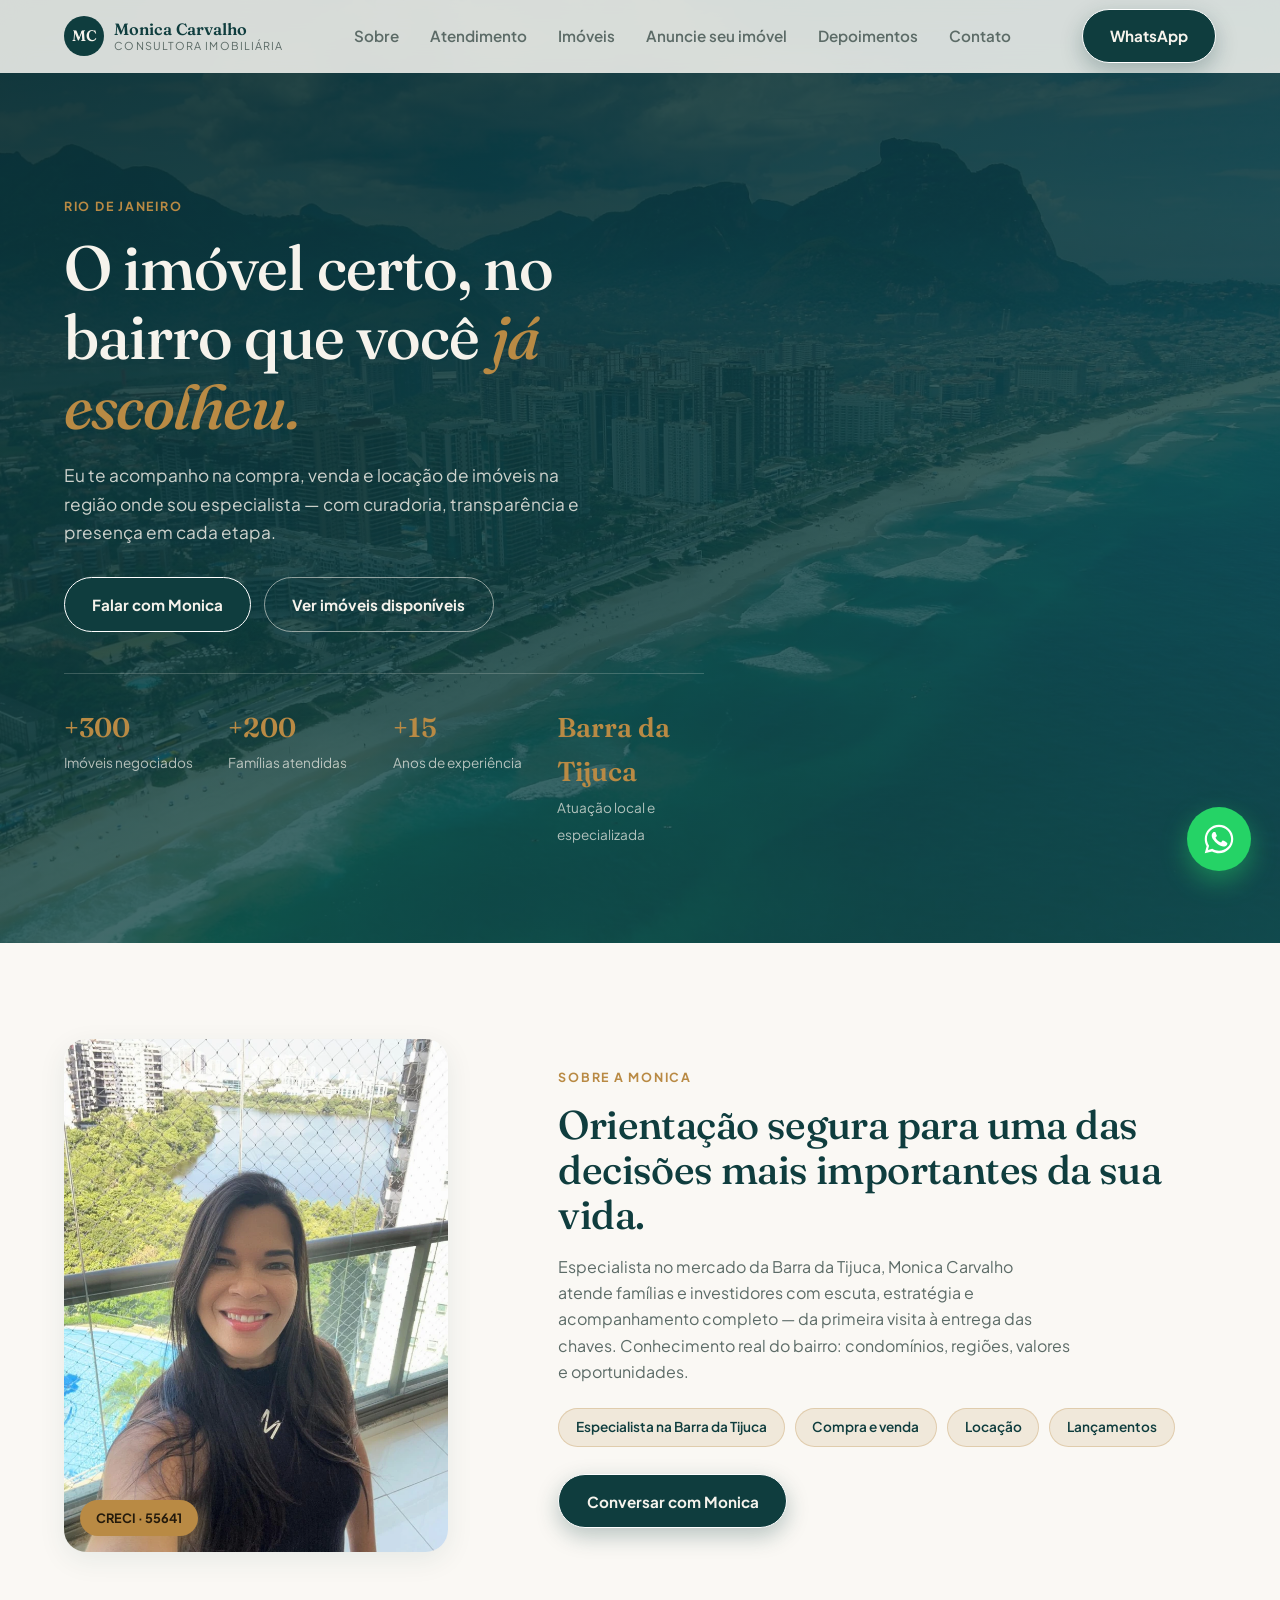
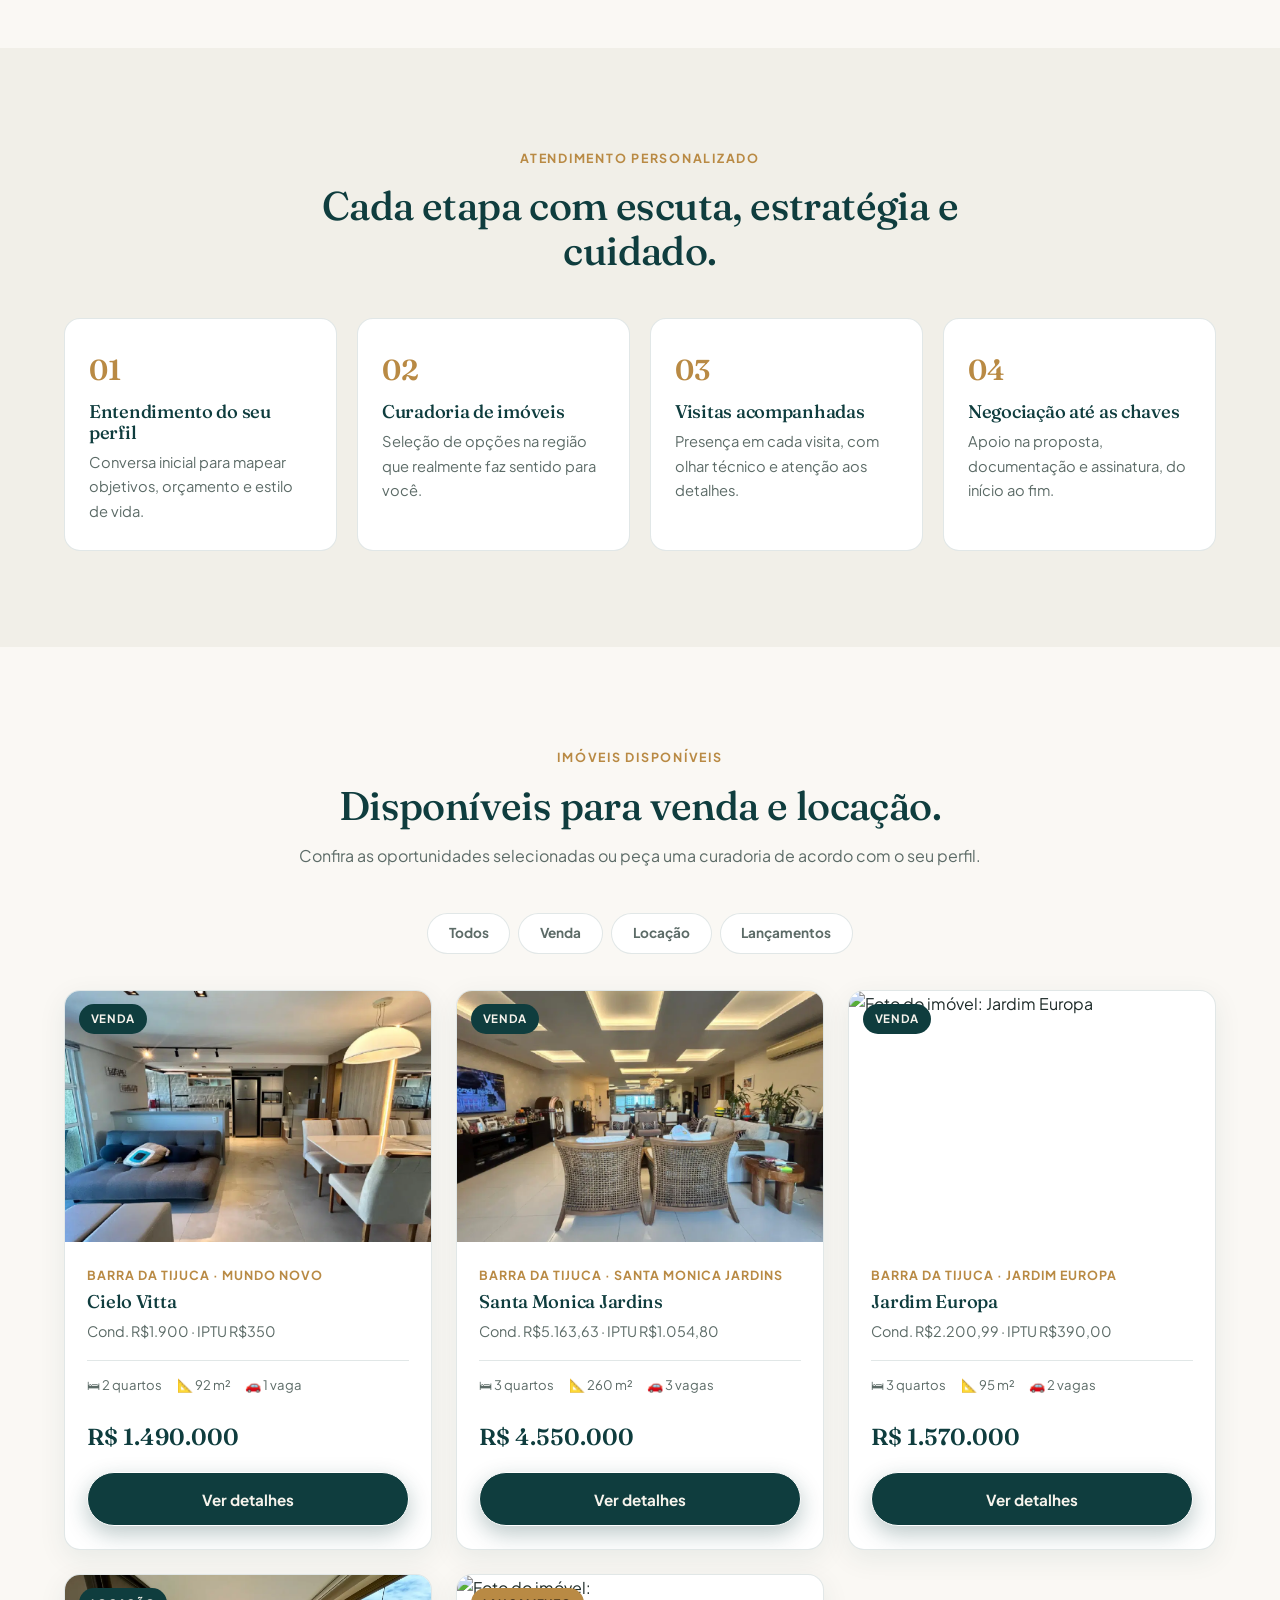
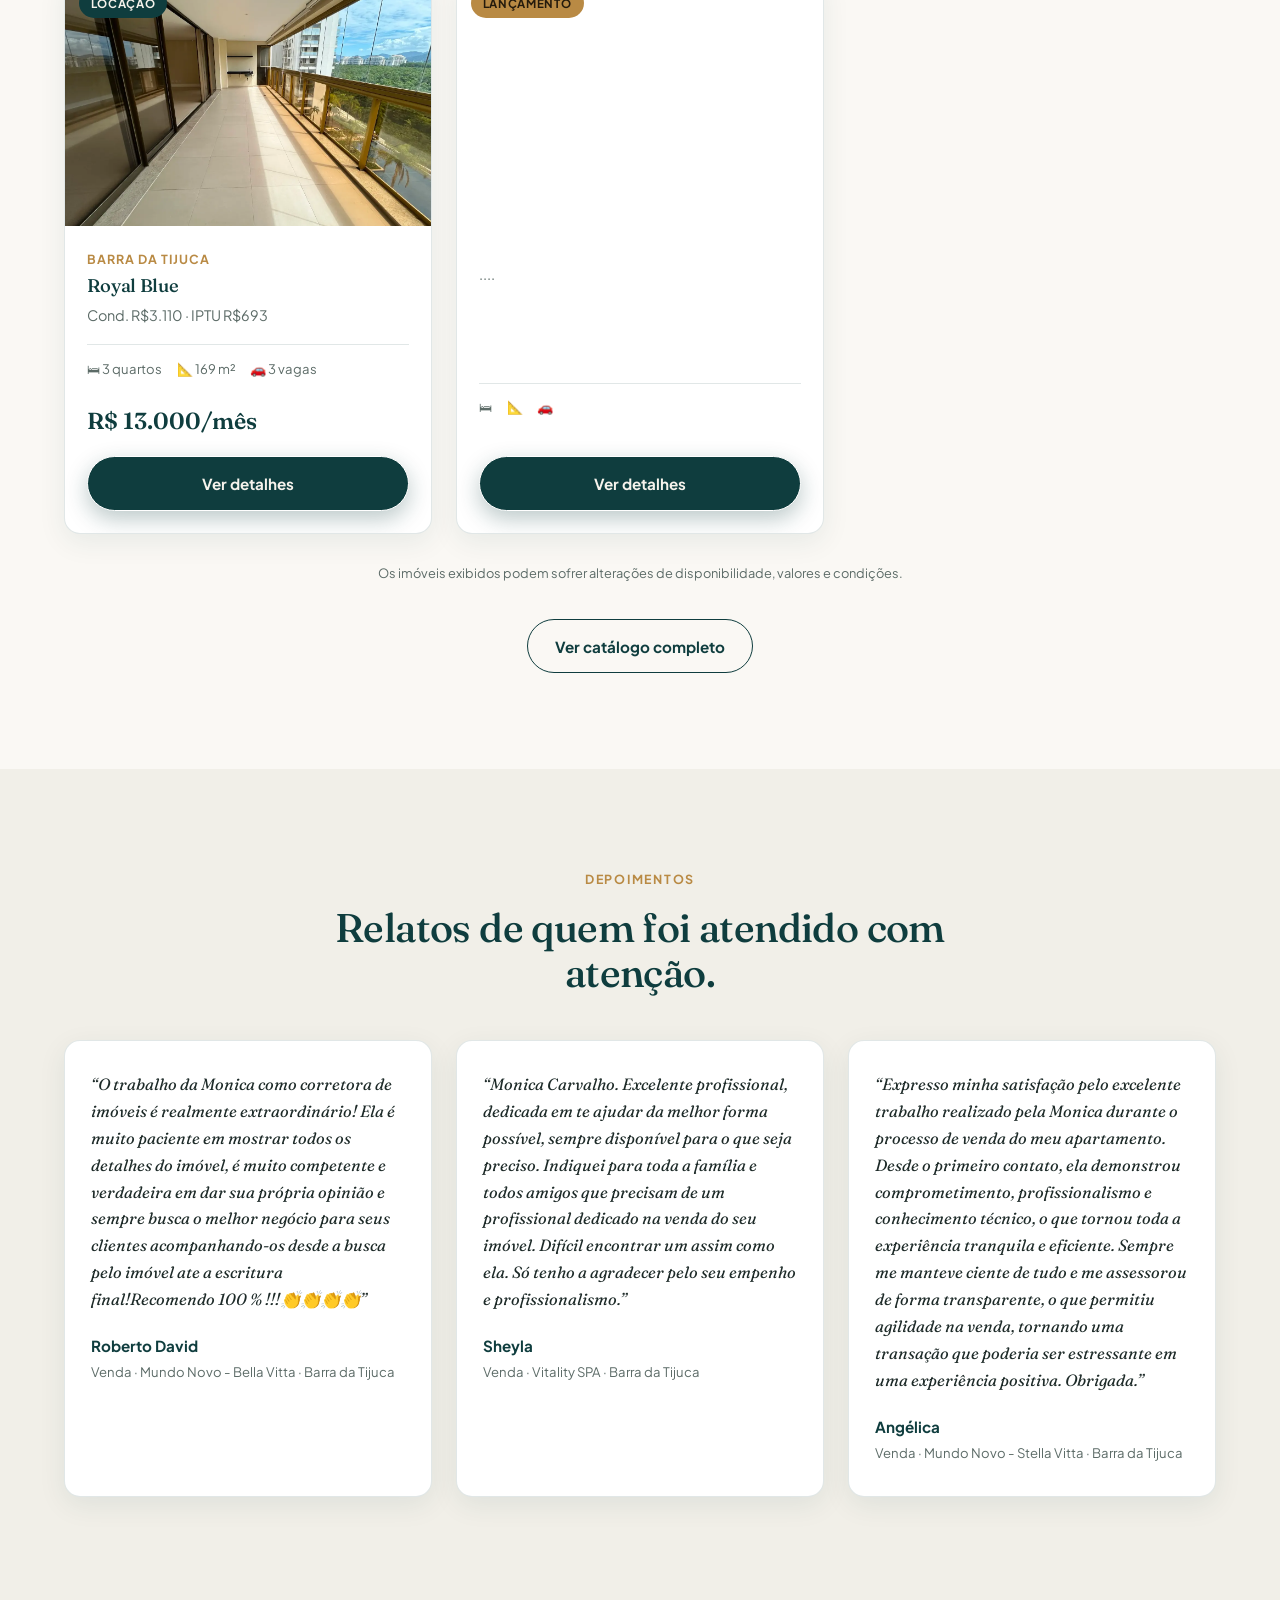
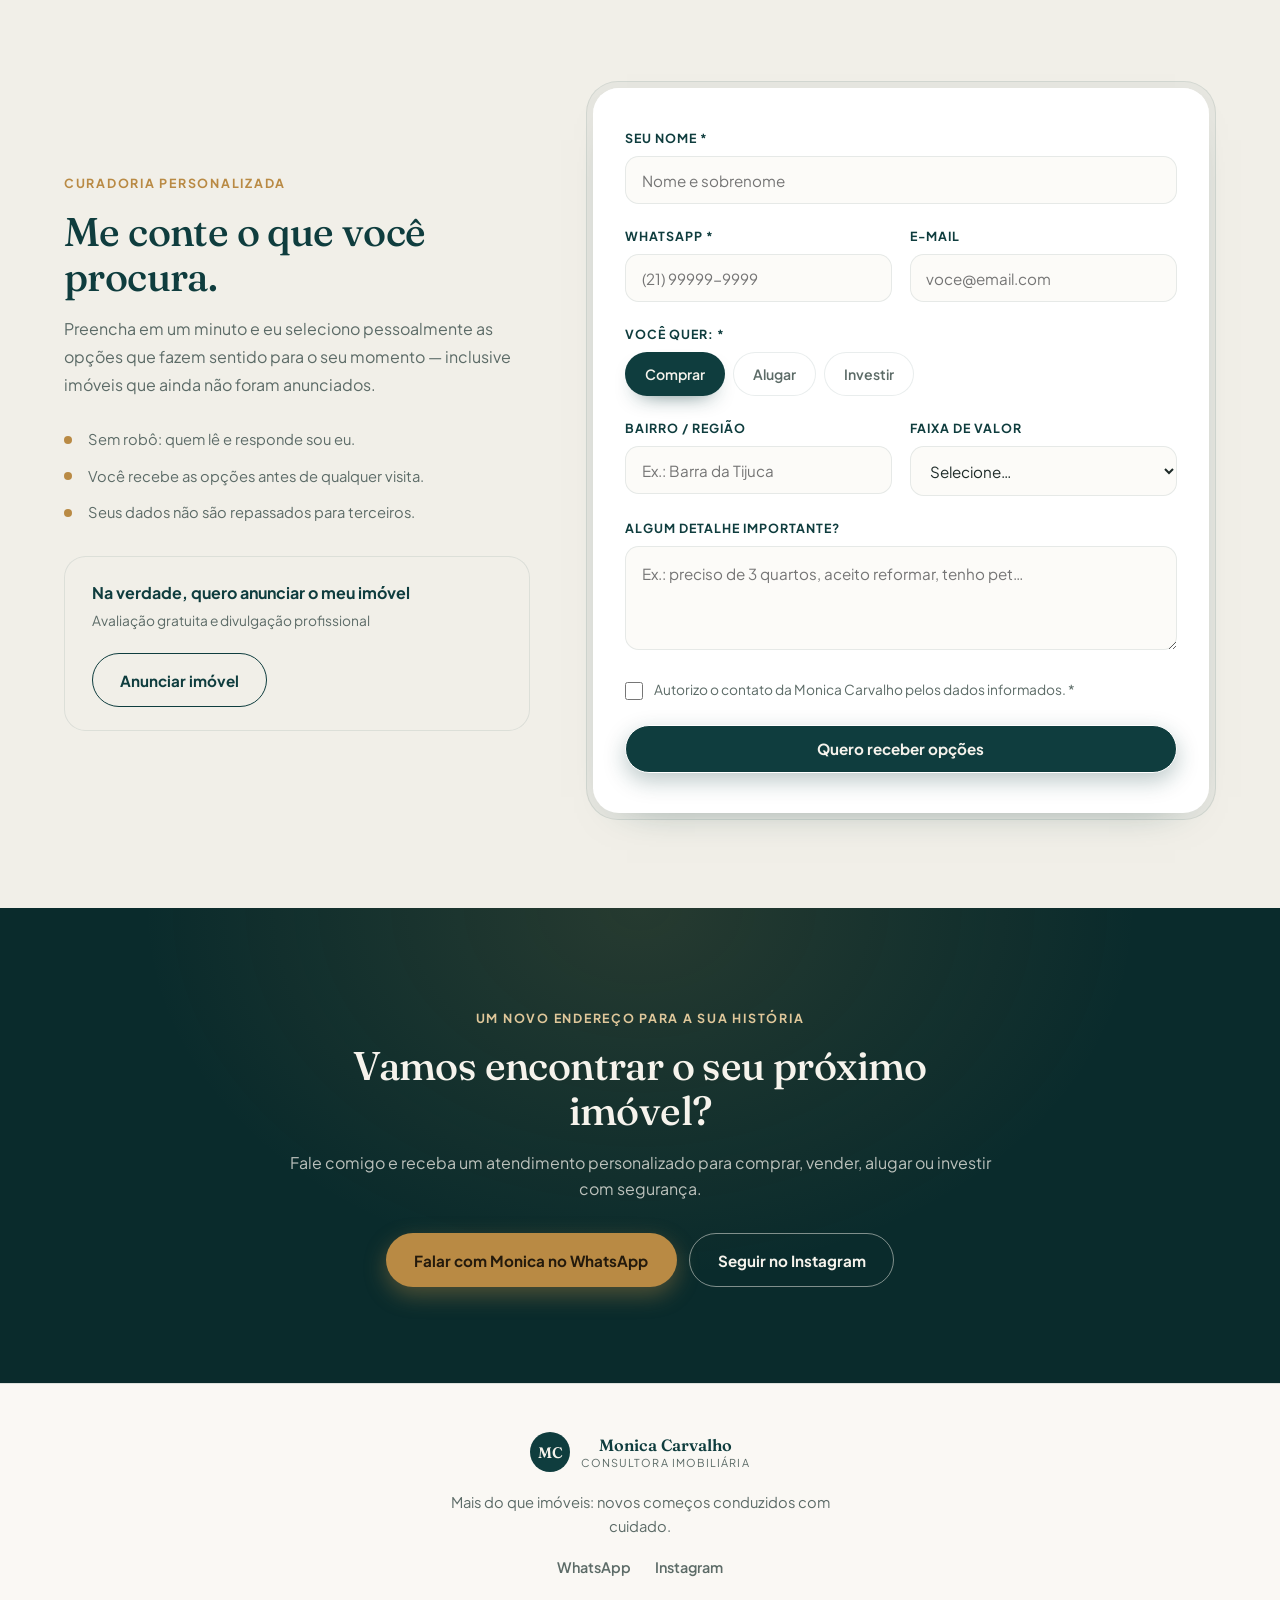
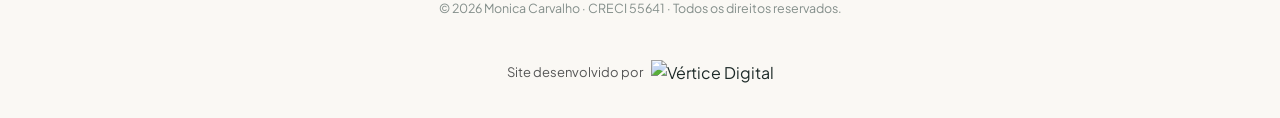
==== index.html @ f86c9109 "Update footer text from 'Landing page' to 'Site desenvolvido'" ====
<!DOCTYPE html>
<html lang="pt-BR">
<head>
  <!-- ================================================================
       MONICA CARVALHO — CONSULTORA IMOBILIÁRIA | BARRA DA TIJUCA · RJ
       ----------------------------------------------------------------
       GUIA RÁPIDO DE EDIÇÃO (leia antes de mexer):

       1. WHATSAPP E INSTAGRAM  → edite UMA VEZ no topo do script.js
          (objeto CONFIG). Todos os botões do site usam esse valor
          automaticamente. Não precisa editar link por link.

       2. IMÓVEIS (venda/locação) → edite a lista IMOVEIS no script.js.
          Cada imóvel é um bloco { ... }. Os cards são gerados sozinhos.

       3. CORES E FONTES → edite as variáveis no topo do style.css
          (seção "DESIGN TOKENS — EDITE AQUI").

       4. FOTOS DA MONICA → procure por "FOTO-MONICA" neste arquivo
          e troque o src pela foto real.

       5. IMAGEM DE FUNDO DO TOPO (hero) → veja "--hero-image"
          no style.css.
       ================================================================ -->
  <meta charset="UTF-8" />
  <meta name="viewport" content="width=device-width, initial-scale=1" />

  <!-- ========== SEO: título e descrição que aparecem no Google ========== -->
  <title>Monica Carvalho | Consultora Imobiliária</title>
  <meta name="description" content="Monica Carvalho é consultora imobiliária especialista na Barra da Tijuca, Rio de Janeiro. Compra, venda, locação e lançamentos com atendimento próximo e seguro." />
  <meta name="keywords" content="consultora imobiliária, barra da tijuca, imóveis rio de janeiro, compra, venda, locação, lançamentos" />
  <meta name="author" content="Monica Carvalho" />
  <meta name="robots" content="index, follow" />
  <!-- EDITE: quando o site tiver domínio próprio, troque a URL abaixo -->
  <link rel="canonical" href="https://monicacarvalho.vercel.app/" />
  <meta name="theme-color" content="#0f3d3e" />

  <!-- ========== Open Graph: como o link aparece no WhatsApp/Instagram ========== -->
  <meta property="og:type" content="website" />
  <meta property="og:locale" content="pt_BR" />
  <meta property="og:site_name" content="Monica Carvalho" />
  <meta property="og:title" content="Monica Carvalho | Consultora Imobiliária" />
  <meta property="og:description" content="Especialista na Barra da Tijuca: compra, venda, locação e lançamentos com atendimento próximo e seguro." />
  <meta property="og:url" content="https://monicacarvalho.vercel.app/" />
  <!-- EDITE: troque pela imagem de compartilhamento (1200x630px) -->
  <meta property="og:image" content="https://placehold.co/1200x630/0f3d3e/f5efe4?text=Monica+Carvalho+Consultora+Imobiliaria" />
  <meta property="og:image:width" content="1200" />
  <meta property="og:image:height" content="630" />
  <meta property="og:image:alt" content="Monica Carvalho — Consultora Imobiliária" />

  <meta name="twitter:card" content="summary_large_image" />
  <meta name="twitter:title" content="Monica Carvalho | Consultora Imobiliária" />
  <meta name="twitter:description" content="Especialista na Barra da Tijuca: compra, venda, locação e lançamentos." />

  <!-- ========== Fontes (Google Fonts) ==========
       Fraunces  → títulos (serifada, elegante)
       Plus Jakarta Sans → textos
       Para trocar: escolha em fonts.google.com, substitua o link abaixo
       e atualize --font-display / --font-body no style.css -->
  <link rel="preconnect" href="https://fonts.googleapis.com" />
  <link rel="preconnect" href="https://fonts.gstatic.com" crossorigin />
  <link href="https://fonts.googleapis.com/css2?family=Fraunces:ital,opsz,wght@0,9..144,400;0,9..144,500;0,9..144,600;1,9..144,400&family=Plus+Jakarta+Sans:wght@400;500;600;700&display=swap" rel="stylesheet" />

  <link rel="stylesheet" href="style.css" />
  <link rel="stylesheet" href="style.css" />
  <!-- Estilos dos formulários de contato (novo) -->
  <link rel="stylesheet" href="formularios.css" />
  <link rel="icon" href="imagens/main-site/logo.png">
</head>
<!-- data-page="home" avisa o script.js que esta é a página principal -->
<body id="topo" data-page="home">

  <!-- ================================================================
       CABEÇALHO FIXO
       O botão "WhatsApp" recebe o link automaticamente via script.js
       (todo elemento com a classe .js-whatsapp é preenchido sozinho).
       ================================================================ -->
  <header class="header" id="header">
    <div class="container header__inner">
      <a href="#topo" class="logo" aria-label="Monica Carvalho — voltar ao início">
        <span class="logo__badge">MC</span>
        <span class="logo__text"><strong>Monica Carvalho</strong><small>Consultora Imobiliária</small></span>
      </a>

      <nav class="nav" id="nav" aria-label="Navegação principal">
        <a href="#sobre" class="nav__link">Sobre</a>
        <a href="#atendimento" class="nav__link">Atendimento</a>
        <a href="#imoveis" class="nav__link">Imóveis</a>
        <!-- Link novo: página de captação de proprietários -->
        <a href="anuncie-seu-imovel.html" class="nav__link">Anuncie seu imóvel</a>
        <a href="#depoimentos" class="nav__link">Depoimentos</a>
        <a href="#contato" class="nav__link">Contato</a>
      </nav>

      <a href="#" class="btn btn--primary header__cta js-whatsapp" target="_blank" rel="noopener"
         aria-label="Falar com Monica pelo WhatsApp">WhatsApp</a>

      <button class="nav-toggle" id="navToggle" aria-label="Abrir menu de navegação" aria-expanded="false" aria-controls="nav">
        <span></span><span></span><span></span>
      </button>
    </div>
  </header>

  <main>
    <!-- ================================================================
         HERO (topo do site)
         A imagem de fundo é controlada pela variável --hero-image no
         style.css. Para usar uma foto da Barra (orla, condomínio etc.),
         siga a instrução lá.
         ================================================================ -->
    <section class="hero" aria-labelledby="hero-title">
      <div class="hero__overlay" aria-hidden="true"></div>
      <div class="container hero__inner">
        <div class="hero__content reveal">
          <span class="eyebrow"> Rio de Janeiro</span>
          <h1 id="hero-title">O imóvel certo, no bairro que você <em>já escolheu.</em></h1>
          <p class="hero__lead">Eu te acompanho na compra, venda e locação de imóveis na região onde sou especialista — com curadoria, transparência e presença em cada etapa.</p>

          <div class="hero__actions">
            <a href="#" class="btn btn--primary js-whatsapp" target="_blank" rel="noopener"
               aria-label="Falar com Monica pelo WhatsApp">Falar com Monica</a>
            <a href="#imoveis" class="btn btn--outline" aria-label="Ver imóveis disponíveis">Ver imóveis disponíveis</a>
          </div>

          <!-- ============ NÚMEROS ANIMADOS ============
               EDITE: troque data-count pelo número real e o texto abaixo.
               data-prefix="+" adiciona o sinal de + antes do número.
               O conteúdo dentro de <strong> é o valor final exibido
               caso a animação não rode. -->
          <ul class="stats" aria-label="Resultados de Monica Carvalho">
            <li class="stats__item"><strong data-count="300" data-prefix="+">+120</strong><span>Imóveis negociados</span></li>
            <li class="stats__item"><strong data-count="200" data-prefix="+">+200</strong><span>Famílias atendidas</span></li>
            <li class="stats__item"><strong data-count="15" data-prefix="+">+10</strong><span>Anos de experiência</span></li>
            <li class="stats__item"><strong>Barra da Tijuca</strong><span>Atuação local e especializada</span></li>
          </ul>
        </div>
      </div>
    </section>

    <!-- ================================================================
         SOBRE A MONICA
         FOTO-MONICA: troque o src abaixo pela foto profissional dela.
         Tamanho ideal: retrato vertical, ~800x1000px.
         ================================================================ -->
    <section class="section" id="sobre" aria-labelledby="sobre-title">
      <div class="container about__grid">
        <figure class="about__media reveal">
          <!-- FOTO-MONICA (retrato principal) -->
          <img src="imagens/main-site/imagem_monica.webp"
               alt="Monica Carvalho, consultora imobiliária na Barra da Tijuca" loading="lazy" width="800" height="1000" />
          <figcaption class="about__chip">CRECI · <span>55641</span></figcaption>
        </figure>

        <div class="about__content reveal delay-1">
          <span class="eyebrow">Sobre a Monica</span>
          <h2 id="sobre-title">Orientação segura para uma das decisões mais importantes da sua vida.</h2>
          <p>Especialista no mercado da Barra da Tijuca, Monica Carvalho atende famílias e investidores com escuta, estratégia e acompanhamento completo — da primeira visita à entrega das chaves. Conhecimento real do bairro: condomínios, regiões, valores e oportunidades.</p>
          <ul class="about__tags" aria-label="Diferenciais">
            <li>Especialista na Barra da Tijuca</li>
            <li>Compra e venda</li>
            <li>Locação</li>
            <li>Lançamentos</li>
          </ul>
          <a href="#" class="btn btn--primary js-whatsapp" target="_blank" rel="noopener"
             aria-label="Conversar com Monica pelo WhatsApp">Conversar com Monica</a>
        </div>
      </div>
    </section>

    <!-- ================================================================
         ATENDIMENTO (etapas numeradas — a ordem importa)
         EDITE os títulos/descrições se quiser mudar as etapas.
         ================================================================ -->
    <section class="section section--tinted" id="atendimento" aria-labelledby="atendimento-title">
      <div class="container">
        <div class="section-head reveal">
          <span class="eyebrow">Atendimento personalizado</span>
          <h2 id="atendimento-title">Cada etapa com escuta, estratégia e cuidado.</h2>
        </div>

        <ol class="process-grid">
          <li class="process-step reveal"><span class="process-step__num">01</span><h3>Entendimento do seu perfil</h3><p>Conversa inicial para mapear objetivos, orçamento e estilo de vida.</p></li>
          <li class="process-step reveal delay-1"><span class="process-step__num">02</span><h3>Curadoria de imóveis</h3><p>Seleção de opções na região que realmente faz sentido para você.</p></li>
          <li class="process-step reveal delay-2"><span class="process-step__num">03</span><h3>Visitas acompanhadas</h3><p>Presença em cada visita, com olhar técnico e atenção aos detalhes.</p></li>
          <li class="process-step reveal delay-3"><span class="process-step__num">04</span><h3>Negociação até as chaves</h3><p>Apoio na proposta, documentação e assinatura, do início ao fim.</p></li>
        </ol>
      </div>
    </section>

    <!-- ================================================================
         IMÓVEIS DISPONÍVEIS  ★ SEÇÃO PREPARADA PARA BANCO DE DADOS ★
         ----------------------------------------------------------------
         NÃO edite os cards aqui: eles são GERADOS AUTOMATICAMENTE pelo
         script.js a partir da lista IMOVEIS (que funciona como um
         "banco de dados" local).

         → PARA ADICIONAR/EDITAR IMÓVEIS: abra o script.js e edite a
           lista IMOVEIS (tem instruções detalhadas lá).

         → NO FUTURO (banco de dados real): a única mudança será trocar
           a lista IMOVEIS por uma chamada de API. O HTML já está pronto
           e não precisará mudar.
         ================================================================ -->
    <section class="section" id="imoveis" aria-labelledby="imoveis-title">
      <div class="container">
        <div class="section-head reveal">
          <span class="eyebrow">Imóveis disponíveis</span>
          <h2 id="imoveis-title">Disponíveis para venda e locação.</h2>
          <p>Confira as oportunidades selecionadas ou peça uma curadoria de acordo com o seu perfil.</p>
        </div>

        <!-- Estes botões agora são LINKS: levam para a página
             imoveis.html já com o filtro escolhido. -->
        <div class="filters reveal" role="group" aria-label="Ver imóveis por categoria">
          <a class="filter-btn" href="imoveis.html">Todos</a>
          <a class="filter-btn" href="imoveis.html?tipo=venda">Venda</a>
          <a class="filter-btn" href="imoveis.html?tipo=locacao">Locação</a>
          <a class="filter-btn" href="imoveis.html?tipo=lancamento">Lançamentos</a>
        </div>

        <!-- Os cards de imóveis são inseridos aqui pelo script.js,
             a partir da lista IMOVEIS do arquivo dados.js.
             Cada card leva para a página de detalhes (imovel.html). -->
        <div class="properties-grid" id="propertiesGrid" aria-live="polite"></div>

        <p class="properties-note reveal">Os imóveis exibidos podem sofrer alterações de disponibilidade, valores e condições.</p>

        <div class="section-more reveal">
          <a href="imoveis.html" class="btn btn--outline" aria-label="Ver o catálogo completo de imóveis">Ver catálogo completo</a>
        </div>
      </div>
    </section>

    <!-- ================================================================
         DEPOIMENTOS
         EDITE: troque os textos e nomes pelos depoimentos reais.
         Para adicionar mais um, copie um bloco <blockquote>...</blockquote>
         inteiro e cole abaixo do último.
         ================================================================ -->
    <section class="section section--tinted" id="depoimentos" aria-labelledby="depoimentos-title">
      <div class="container">
        <div class="section-head reveal">
          <span class="eyebrow">Depoimentos</span>
          <h2 id="depoimentos-title">Relatos de quem foi atendido com atenção.</h2>
        </div>

        <div class="testimonials-grid">
          <blockquote class="testimonial-card reveal">
            <p>“O trabalho da Monica como corretora de imóveis é realmente extraordinário! Ela é muito paciente em 
mostrar todos os detalhes do imóvel, é muito competente e verdadeira em dar sua própria opinião e sempre busca o melhor negócio para seus clientes acompanhando-os desde a busca pelo imóvel ate a escritura final!Recomendo 100 % !!!👏👏👏👏”</p>
            <footer><strong>Roberto David</strong><span>Venda · Mundo Novo - Bella Vitta · Barra da Tijuca</span></footer>
          </blockquote>
          <blockquote class="testimonial-card reveal delay-1">
            <p>“Monica Carvalho. Excelente profissional, dedicada em te ajudar da melhor forma possível, sempre disponível para o que seja preciso.
Indiquei para toda a família e todos amigos que precisam de um profissional dedicado na venda do seu imóvel. Difícil encontrar um assim como ela. Só tenho a agradecer pelo seu empenho e profissionalismo.”</p>
            <footer><strong>Sheyla</strong><span>Venda · Vitality SPA · Barra da Tijuca</span></footer>
          </blockquote>
          <blockquote class="testimonial-card reveal delay-2">
            <p>“Expresso minha satisfação pelo excelente trabalho realizado pela Monica durante o processo de venda do meu apartamento. 
Desde o primeiro contato, ela demonstrou comprometimento, profissionalismo e conhecimento técnico, o que tornou toda a experiência tranquila e eficiente.
Sempre me manteve ciente de tudo e me assessorou de forma transparente, o que permitiu agilidade na venda, 
tornando uma transação que poderia ser estressante em uma experiência positiva.
Obrigada.”</p>
            <footer><strong>Angélica</strong><span>Venda · Mundo Novo - Stella Vitta · Barra da Tijuca</span></footer>
          </blockquote>
        </div>
      </div>
    </section>
    <!-- ================================================================
         QUERO COMPRAR OU ALUGAR  ★ FORMULÁRIO NOVO ★
         ----------------------------------------------------------------
         Grava na tabela leads_interessados do Supabase.
         Quem cuida do envio é o arquivo formularios.js.
         Dentro dele também está a faixa que leva para a página de
         proprietários (anuncie-seu-imovel.html).
         ================================================================ -->
    <section class="section section--tinted interesse" id="quero-imovel" aria-labelledby="interesse-title">
      <div class="container interesse__grid">

        <!-- Coluna da esquerda: texto -->
        <div class="interesse__texto reveal">
          <span class="eyebrow">Curadoria personalizada</span>
          <h2 id="interesse-title">Me conte o que você procura.</h2>
          <p>Preencha em um minuto e eu seleciono pessoalmente as opções que fazem sentido para o seu momento — inclusive imóveis que ainda não foram anunciados.</p>

          <ul class="interesse__marcadores">
            <li>Sem robô: quem lê e responde sou eu.</li>
            <li>Você recebe as opções antes de qualquer visita.</li>
            <li>Seus dados não são repassados para terceiros.</li>
          </ul>

          <!-- Faixa que leva para a página de proprietários -->
          <a class="faixa-proprietario" href="anuncie-seu-imovel.html">
            <span>
              <strong>Na verdade, quero anunciar o meu imóvel</strong>
              <small>Avaliação gratuita e divulgação profissional</small>
            </span>
            <span class="btn btn--outline">Anunciar imóvel</span>
          </a>
        </div>

        <!-- Coluna da direita: formulário -->
        <div class="reveal delay-1">
          <div class="bezel">
            <div class="bezel__core">

              <form class="form" id="formInteressado" novalidate>
                <div class="campo">
                  <label for="intNome">Seu nome *</label>
                  <input type="text" id="intNome" required maxlength="120" autocomplete="name" placeholder="Nome e sobrenome" />
                </div>

                <div class="grade-2">
                  <div class="campo">
                    <label for="intTelefone">WhatsApp *</label>
                    <input type="tel" id="intTelefone" required maxlength="25" autocomplete="tel" placeholder="(21) 99999-9999" />
                  </div>
                  <div class="campo">
                    <label for="intEmail">E-mail</label>
                    <input type="email" id="intEmail" maxlength="140" autocomplete="email" placeholder="voce@email.com" />
                  </div>
                </div>

                <div class="campo">
                  <span class="campo__rotulo">Você quer: *</span>
                  <div class="opcoes">
                    <label class="opcao"><input type="radio" name="interesse" value="comprar" checked /><span>Comprar</span></label>
                    <label class="opcao"><input type="radio" name="interesse" value="alugar" /><span>Alugar</span></label>
                    <label class="opcao"><input type="radio" name="interesse" value="investir" /><span>Investir</span></label>
                  </div>
                </div>

                <div class="grade-2">
                  <div class="campo">
                    <label for="intBairro">Bairro / região</label>
                    <input type="text" id="intBairro" maxlength="90" placeholder="Ex.: Barra da Tijuca" />
                  </div>
                  <div class="campo">
                    <label for="intFaixa">Faixa de valor</label>
                    <select id="intFaixa">
                      <option value="">Selecione…</option>
                      <option>Até R$ 700 mil</option>
                      <option>R$ 700 mil a R$ 1,2 milhão</option>
                      <option>R$ 1,2 a R$ 2 milhões</option>
                      <option>R$ 2 a R$ 4 milhões</option>
                      <option>Acima de R$ 4 milhões</option>
                      <option>Locação até R$ 5 mil/mês</option>
                      <option>Locação acima de R$ 5 mil/mês</option>
                    </select>
                  </div>
                </div>

                <div class="campo">
                  <label for="intMensagem">Algum detalhe importante?</label>
                  <textarea id="intMensagem" rows="3" maxlength="1200" placeholder="Ex.: preciso de 3 quartos, aceito reformar, tenho pet…"></textarea>
                </div>

                <label class="aceite">
                  <input type="checkbox" id="intAceite" required />
                  <span>Autorizo o contato da Monica Carvalho pelos dados informados. *</span>
                </label>

                <!-- Campo-armadilha contra robôs (invisível para pessoas) -->
                <div class="campo-armadilha" aria-hidden="true">
                  <label for="intSite">Não preencha este campo</label>
                  <input type="text" id="intSite" tabindex="-1" autocomplete="off" />
                </div>

                <p class="form__aviso" id="intAviso" role="alert" hidden></p>

                <button type="submit" class="btn btn--primary btn--bloco" id="intEnviar">Quero receber opções</button>
              </form>

              <!-- Mensagem que aparece no lugar do formulário depois do envio -->
              <div class="form-sucesso" id="intSucesso" hidden>
                <span class="form-sucesso__marca" aria-hidden="true">
                  <svg viewBox="0 0 24 24" width="30" height="30" fill="none" stroke="currentColor" stroke-width="1.1">
                    <circle cx="12" cy="12" r="9.25" />
                    <path d="M8 12.5l2.6 2.6L16 9.5" stroke-linecap="round" stroke-linejoin="round" />
                  </svg>
                </span>
                <h3>Recebi seu contato!</h3>
                <p>Vou separar as opções que combinam com o que você descreveu e retorno em breve.</p>
                <a href="#" class="btn btn--gold js-whatsapp" target="_blank" rel="noopener">Falar agora no WhatsApp</a>
              </div>

            </div>
          </div>
        </div>

      </div>
    </section>

    <!-- ================================================================
         CHAMADA FINAL (CTA)
         ================================================================ -->
    <section class="section cta" id="contato" aria-labelledby="cta-title">
      <div class="container cta__inner reveal">
        <span class="eyebrow eyebrow--light">Um novo endereço para a sua história</span>
        <h2 id="cta-title">Vamos encontrar o seu próximo imóvel?</h2>
        <p>Fale comigo e receba um atendimento personalizado para comprar, vender, alugar ou investir com segurança.</p>
        <div class="cta__actions">
          <a href="#" class="btn btn--gold js-whatsapp" target="_blank" rel="noopener"
             aria-label="Falar com Monica no WhatsApp">Falar com Monica no WhatsApp</a>
          <a href="#" class="btn btn--outline-light js-instagram" target="_blank" rel="noopener"
             aria-label="Seguir Monica no Instagram">Seguir no Instagram</a>
        </div>
      </div>
    </section>
  </main>

  <!-- ================================================================
       RODAPÉ
       Os links de WhatsApp e Instagram também são preenchidos
       automaticamente pelo script.js (classes .js-whatsapp / .js-instagram).
       ================================================================ -->
  <footer class="footer">
    <div class="container footer__inner">
      <a href="#topo" class="logo" aria-label="Monica Carvalho — voltar ao início">
        <span class="logo__badge">MC</span>
        <span class="logo__text"><strong>Monica Carvalho</strong><small>Consultora Imobiliária</small></span>
      </a>
      <p class="footer__tagline">Mais do que imóveis: novos começos conduzidos com cuidado.</p>
      <nav class="footer__links" aria-label="Contatos">
        <a href="#" class="js-whatsapp" target="_blank" rel="noopener">WhatsApp</a>
        <a href="#" class="js-instagram" target="_blank" rel="noopener">Instagram</a>
      </nav>
      <!-- EDITE: coloque o CRECI real da Monica abaixo -->
      <p class="footer__copy">© <span id="year">2026</span> Monica Carvalho · CRECI 55641 · Todos os direitos reservados.</p>
      
      <!-- Assinatura da Vértice Digital -->
      <div style="display: flex; justify-content: center; align-items: center; gap: 8px; margin-top: 24px;">
        <span style="font-size: 13px; color: #555;">Site desenvolvido por</span>
        <a href="https://vmvsaint.github.io/Meu-site/" target="_blank" style="display: flex; align-items: center; text-decoration: none;">
          <img src="logo-escuro.png" alt="Vértice Digital" style="max-height: 28px !important; width: auto !important;">
        </a>
      </div>
    </div>
</footer>

  <!-- ================================================================
       BOTÃO FLUTUANTE DO WHATSAPP (com animação de pulsar)
       O link é preenchido automaticamente pelo script.js.
       ================================================================ -->
  <a href="#" class="whatsapp-float js-whatsapp" target="_blank" rel="noopener"
     aria-label="Conversar agora pelo WhatsApp">
    <svg viewBox="0 0 32 32" width="30" height="30" fill="currentColor" aria-hidden="true" focusable="false">
      <path d="M16 .8C7.6.8.8 7.6.8 16c0 2.7.7 5.3 2 7.6L.8 31.2l7.8-2c2.2 1.2 4.7 1.9 7.4 1.9 8.4 0 15.2-6.8 15.2-15.2S24.4.8 16 .8zm0 27.7c-2.4 0-4.7-.6-6.7-1.8l-.5-.3-4.6 1.2 1.2-4.5-.3-.5c-1.3-2-2-4.4-2-6.8C3.1 8.9 8.9 3.1 16 3.1S28.9 8.9 28.9 16 23.1 28.5 16 28.5zm7.1-9.5c-.4-.2-2.3-1.1-2.6-1.3-.4-.1-.6-.2-.9.2-.3.4-1 1.3-1.2 1.5-.2.3-.4.3-.8.1-.4-.2-1.6-.6-3.1-1.9-1.1-1-1.9-2.3-2.1-2.6-.2-.4 0-.6.2-.8l.6-.7c.2-.2.3-.4.4-.7.1-.3.1-.5 0-.7-.1-.2-.9-2.1-1.2-2.9-.3-.8-.6-.7-.9-.7h-.8c-.3 0-.7.1-1.1.5-.4.4-1.4 1.4-1.4 3.4s1.5 3.9 1.7 4.2c.2.3 2.9 4.5 7.1 6.3 1 .4 1.8.7 2.4.9 1 .3 1.9.3 2.6.2.8-.1 2.3-1 2.6-1.9.3-.9.3-1.7.2-1.9-.1-.2-.4-.3-.8-.5z"/>
    </svg>
  </a>

  <!-- ================================================================
       SCRIPTS — A ORDEM IMPORTA, não troque a sequência:
         1. biblioteca do Supabase (vem da internet)
         2. dados.js          → contatos + lista de reserva dos imóveis
         3. supabase-config.js → chaves e conexão
         4. script.js         → motor do site
         5. formularios.js    → envio do formulário de contato
       O "defer" faz cada arquivo esperar o anterior terminar.
       ================================================================ -->
  <script src="https://cdn.jsdelivr.net/npm/@supabase/supabase-js@2.110.8" defer></script>
  <script src="dados.js" defer></script>
  <script src="supabase-config.js" defer></script>
  <script src="script.js" defer></script>
  <script src="formularios.js" defer></script>
</body>
</html>
---- style.css ----
/* ================================================================
   MONICA CARVALHO — CONSULTORA IMOBILIÁRIA | style.css
   Mobile-first · Paleta "Barra da Tijuca": areia clara + verde-
   atlântico + dourado discreto · Fraunces (títulos) + Plus Jakarta
   ================================================================ */

/* ================================================================
   ★ DESIGN TOKENS — EDITE AQUI ★
   Todas as cores, fontes e medidas do site saem destas variáveis.
   Troque um valor aqui e o site inteiro acompanha.
   ================================================================ */
:root {
  /* ---------- CORES ----------
     --primary      cor principal (botões, títulos de destaque)
     --primary-dark tom mais escuro (hover dos botões, CTA final)
     --gold         acento dourado (detalhes premium, botão especial)
     --bg           fundo geral do site (areia clara)
     --bg-tinted    fundo de seções alternadas (levemente esverdeado)
     --surface      fundo dos cards (branco)
     --text         cor do texto principal
     --muted        cor do texto secundário (cinza-esverdeado)
     --border       cor das bordas finas
     --whatsapp     verde oficial do WhatsApp (não precisa mudar)   */
  --primary: #0f3d3e;
  --primary-dark: #0a2b2c;
  --gold: #b98a44;
  --gold-soft: rgba(185, 138, 68, 0.14);
  --bg: #faf8f4;
  --bg-tinted: #f1efe8;
  --surface: #ffffff;
  --text: #1d2a28;
  --muted: #5c6b67;
  --border: rgba(15, 61, 62, 0.12);
  --whatsapp: #25d366;

  /* ---------- IMAGEM DE FUNDO DO TOPO (HERO) ----------
     Para usar uma FOTO no topo (ex.: orla da Barra), troque "none"
     pela URL da imagem, assim:
       --hero-image: url("imagens/orla-barra.jpg");
     A foto recebe automaticamente uma camada verde-escura por cima
     para o texto continuar legível (veja .hero__overlay).          */
  --hero-image: url("imagens/main-site/orla-barra.webp");

  /* ---------- FONTES ----------
     Se trocar as fontes no <head> do index.html, atualize aqui.    */
  --font-display: "Fraunces", Georgia, serif;
  --font-body: "Plus Jakarta Sans", system-ui, sans-serif;

  /* ---------- MEDIDAS ---------- */
  --container: 72rem;      /* largura máxima do conteúdo */
  --radius: 1rem;          /* arredondamento dos cards   */
  --radius-lg: 1.4rem;
  --shadow-card: 0 8px 28px rgba(15, 61, 62, 0.08);
  --shadow-hover: 0 18px 44px rgba(15, 61, 62, 0.16);
  --transition: 0.3s cubic-bezier(0.4, 0, 0.2, 1);
}

/* ================================================================
   RESET E BASE (raramente precisa editar daqui para baixo)
   ================================================================ */
*, *::before, *::after { box-sizing: border-box; margin: 0; padding: 0; }

html { scroll-behavior: smooth; }

body {
  font-family: var(--font-body);
  background: var(--bg);
  color: var(--text);
  line-height: 1.65;
  -webkit-font-smoothing: antialiased;
  overflow-x: hidden;
}

img { max-width: 100%; height: auto; display: block; }
a { color: inherit; text-decoration: none; }
ul, ol { list-style: none; }

h1, h2, h3 {
  font-family: var(--font-display);
  font-weight: 500;
  line-height: 1.12;
  letter-spacing: -0.015em;
  color: var(--primary);
}

h1 { font-size: clamp(2.2rem, 6.5vw, 3.9rem); }
h2 { font-size: clamp(1.65rem, 4.5vw, 2.5rem); }
h3 { font-size: 1.15rem; }

h1 em {
  font-style: italic;
  color: var(--gold);
}

:focus-visible {
  outline: 2px solid var(--gold);
  outline-offset: 3px;
  border-radius: 4px;
}

/* ---------- Utilitários ---------- */
.container {
  width: min(100% - 2.5rem, var(--container));
  margin-inline: auto;
}

.section { padding-block: 4.5rem; }
.section--tinted { background: var(--bg-tinted); }

.eyebrow {
  display: inline-block;
  font-size: 0.78rem;
  font-weight: 700;
  letter-spacing: 0.14em;
  text-transform: uppercase;
  color: var(--gold);
  margin-bottom: 1rem;
}
.eyebrow--light { color: #dfc79a; }

.section-head { text-align: center; max-width: 44rem; margin: 0 auto 2.75rem; }
.section-head p { color: var(--muted); margin-top: 0.9rem; }

/* ================================================================
   BOTÕES
   .btn--primary       verde (ação principal)
   .btn--outline       contorno verde (ação secundária)
   .btn--gold          dourado (destaque no CTA final)
   .btn--outline-light contorno claro (sobre fundo escuro)
   ================================================================ */
.btn {
  display: inline-flex;
  align-items: center;
  justify-content: center;
  gap: 0.5rem;
  font-family: var(--font-body);
  font-weight: 700;
  font-size: 0.95rem;
  padding: 0.85rem 1.7rem;
  border-radius: 999px;
  border: 1.5px solid transparent;
  cursor: pointer;
  transition: transform var(--transition), box-shadow var(--transition),
              background var(--transition), border-color var(--transition),
              color var(--transition);
}

.btn--primary {
  background: var(--primary);
  color: #f6f3ec;
  box-shadow: 0 8px 22px rgba(15, 61, 62, 0.28);
  border: 1.5px solid #ffffff;
}
.btn--primary:hover {
  background: var(--primary-dark);
  transform: translateY(-3px);
  box-shadow: 0 14px 30px rgba(15, 61, 62, 0.38);
}

.btn--outline {
  background: transparent;
  color: var(--primary);
  border-color: var(--primary);
}
.btn--outline:hover {
  background: var(--primary);
  color: #f6f3ec;
  transform: translateY(-3px);
}

.btn--gold {
  background: var(--gold);
  color: #241a0c;
  box-shadow: 0 8px 22px rgba(185, 138, 68, 0.4);
}
.btn--gold:hover {
  transform: translateY(-3px);
  box-shadow: 0 14px 32px rgba(185, 138, 68, 0.55);
}

.btn--outline-light {
  background: transparent;
  color: #f6f3ec;
  border-color: rgba(246, 243, 236, 0.5);
}
.btn--outline-light:hover {
  border-color: #f6f3ec;
  background: rgba(246, 243, 236, 0.1);
  transform: translateY(-3px);
}

/* ================================================================
   CABEÇALHO
   ================================================================ */
.header {
  position: fixed;
  inset-inline: 0;
  top: 0;
  z-index: 50;
  background: rgba(250, 248, 244, 0.85);
  backdrop-filter: blur(14px);
  -webkit-backdrop-filter: blur(14px);
  border-bottom: 1px solid transparent;
  transition: border-color var(--transition), background var(--transition);
}
.header.is-scrolled {
  background: rgba(250, 248, 244, 0.97);
  border-bottom-color: var(--border);
}

.header__inner {
  display: flex;
  align-items: center;
  justify-content: space-between;
  gap: 1rem;
  min-height: 4.5rem;
}

.logo { display: inline-flex; align-items: center; gap: 0.65rem; }
.logo__badge {
  display: grid;
  place-items: center;
  width: 2.5rem; height: 2.5rem;
  border-radius: 50%;
  background: var(--primary);
  color: #f6f3ec;
  font-family: var(--font-display);
  font-weight: 600;
  font-size: 0.95rem;
}
.logo__text { display: flex; flex-direction: column; line-height: 1.2; }
.logo__text strong { font-family: var(--font-display); font-weight: 600; font-size: 1.02rem; color: var(--primary); }
.logo__text small { font-size: 0.68rem; letter-spacing: 0.1em; text-transform: uppercase; color: var(--muted); }

.nav { display: none; }
.header__cta { display: none; }

.nav-toggle {
  display: flex;
  flex-direction: column;
  gap: 5px;
  background: none;
  border: 0;
  padding: 0.5rem;
  cursor: pointer;
}
.nav-toggle span {
  width: 24px; height: 2px;
  background: var(--primary);
  border-radius: 2px;
  transition: transform var(--transition), opacity var(--transition);
}
.nav-toggle.is-open span:nth-child(1) { transform: translateY(7px) rotate(45deg); }
.nav-toggle.is-open span:nth-child(2) { opacity: 0; }
.nav-toggle.is-open span:nth-child(3) { transform: translateY(-7px) rotate(-45deg); }

.nav.is-open {
  display: flex;
  position: absolute;
  top: 100%;
  inset-inline: 0;
  flex-direction: column;
  background: var(--surface);
  border-bottom: 1px solid var(--border);
  padding: 1rem 1.5rem 1.5rem;
  gap: 0.25rem;
  animation: fade-down 0.3s ease both;
  box-shadow: var(--shadow-card);
}

.nav__link {
  position: relative;
  padding: 0.6rem 0.25rem;
  color: var(--muted);
  font-weight: 600;
  font-size: 0.95rem;
  transition: color var(--transition);
}
.nav__link::after {
  content: "";
  position: absolute;
  left: 0; bottom: 0.35rem;
  width: 100%; height: 2px;
  background: var(--gold);
  border-radius: 2px;
  transform: scaleX(0);
  transform-origin: left;
  transition: transform var(--transition);
}
.nav__link:hover { color: var(--primary); }
.nav__link:hover::after { transform: scaleX(1); }

/* ================================================================
   HERO (topo)
   Fundo: gradiente verde-atlântico. Se definir --hero-image no topo
   deste arquivo, a foto entra por baixo do gradiente escurecedor.
   ================================================================ */
.hero {
  position: relative;
  padding-top: 10rem;
  padding-bottom: 4.5rem;
  background-color: var(--primary);
  background-image: var(--hero-image);
  background-size: cover;
  background-position: center;
  overflow: hidden;
}

/* Camada que escurece a foto para o texto ficar legível.
   Ajuste a opacidade (0.82) se a foto ficar escura demais/de menos. */
.hero__overlay {
  position: absolute;
  inset: 0;
  background: linear-gradient(160deg, rgba(10, 43, 44, 0.92) 0%, rgba(15, 61, 62, 0.82) 55%, rgba(23, 82, 78, 0.72) 100%);
  pointer-events: none;
}

.hero__inner { position: relative; }
.hero__content { max-width: 40rem; }

.hero h1 { color: #f6f3ec; }

.hero__lead {
  color: rgba(246, 243, 236, 0.82);
  font-size: 1.08rem;
  margin-top: 1.2rem;
  max-width: 33rem;
}

.hero__actions { display: flex; flex-wrap: wrap; gap: 0.8rem; margin-top: 1.9rem; }
.hero .btn--outline {
  color: #f6f3ec;
  border-color: rgba(246, 243, 236, 0.55);
}
.hero .btn--outline:hover { background: rgba(246, 243, 236, 0.12); color: #f6f3ec; }

/* Números animados */
.stats {
  display: grid;
  grid-template-columns: repeat(2, 1fr);
  gap: 1.1rem;
  margin-top: 2.6rem;
  padding-top: 1.9rem;
  border-top: 1px solid rgba(246, 243, 236, 0.2);
}
.stats__item strong {
  display: block;
  font-family: var(--font-display);
  font-size: 1.7rem;
  font-weight: 600;
  color: var(--gold);
}
.stats__item span { color: rgba(246, 243, 236, 0.7); font-size: 0.85rem; }

/* ================================================================
   SOBRE
   ================================================================ */
.about__grid { display: grid; gap: 2.5rem; align-items: center; }

.about__media {
  position: relative;
  border-radius: var(--radius-lg);
  overflow: hidden;
  box-shadow: var(--shadow-card);
  max-width: 24rem;
  margin-inline: auto;
}
.about__media img { width: 100%; object-fit: cover; }

.about__chip {
  position: absolute;
  bottom: 1rem; left: 1rem;
  font-size: 0.8rem;
  font-weight: 700;
  color: #241a0c;
  background: var(--gold);
  padding: 0.45rem 1rem;
  border-radius: 999px;
  box-shadow: 0 6px 18px rgba(185, 138, 68, 0.45);
}

.about__content h2 { margin-bottom: 1rem; }
.about__content > p { color: var(--muted); margin-bottom: 1.4rem; max-width: 32rem; }

.about__tags { display: flex; flex-wrap: wrap; gap: 0.6rem; margin-bottom: 1.7rem; }
.about__tags li {
  font-size: 0.85rem;
  font-weight: 600;
  color: var(--primary);
  background: var(--gold-soft);
  border: 1px solid rgba(185, 138, 68, 0.3);
  border-radius: 999px;
  padding: 0.45rem 1.05rem;
  transition: transform var(--transition), background var(--transition);
}
.about__tags li:hover { transform: translateY(-2px); background: rgba(185, 138, 68, 0.24); }

/* ================================================================
   ATENDIMENTO (etapas)
   ================================================================ */
.process-grid {
  display: grid;
  grid-template-columns: 1fr;
  gap: 1.25rem;
}

.process-step {
  background: var(--surface);
  border: 1px solid var(--border);
  border-radius: var(--radius);
  padding: 1.7rem 1.5rem;
  transition: transform var(--transition), box-shadow var(--transition), border-color var(--transition);
}
.process-step:hover {
  transform: translateY(-5px);
  box-shadow: var(--shadow-hover);
  border-color: rgba(185, 138, 68, 0.45);
}

.process-step__num {
  display: inline-block;
  font-family: var(--font-display);
  font-size: 1.8rem;
  font-weight: 600;
  color: var(--gold);
  margin-bottom: 0.55rem;
}
.process-step h3 { margin-bottom: 0.4rem; }
.process-step p { color: var(--muted); font-size: 0.92rem; }

/* ================================================================
   IMÓVEIS — filtros e cards
   (os cards são gerados pelo script.js; o estilo deles está aqui)
   ================================================================ */
.filters {
  display: flex;
  flex-wrap: wrap;
  justify-content: center;
  gap: 0.5rem;
  margin-bottom: 2.25rem;
}

.filter-btn {
  display: inline-flex;      /* garante o mesmo visual em <button> e <a> */
  align-items: center;
  font-family: var(--font-body);
  font-size: 0.85rem;
  font-weight: 700;
  color: var(--muted);
  background: var(--surface);
  border: 1px solid var(--border);
  border-radius: 999px;
  padding: 0.5rem 1.3rem;
  cursor: pointer;
  transition: color var(--transition), background var(--transition),
              border-color var(--transition), transform var(--transition);
}
.filter-btn:hover { color: var(--primary); transform: translateY(-2px); border-color: var(--gold); }
.filter-btn.is-active {
  background: var(--primary);
  color: #f6f3ec;
  border-color: var(--primary);
}

.properties-grid {
  display: grid;
  grid-template-columns: 1fr;
  gap: 1.5rem;
}

/* Card de imóvel (gerado via JS) */
.property-card {
  background: var(--surface);
  border: 1px solid var(--border);
  border-radius: var(--radius);
  overflow: hidden;
  box-shadow: var(--shadow-card);
  display: flex;
  flex-direction: column;
  transition: transform var(--transition), box-shadow var(--transition), border-color var(--transition);
}
.property-card:hover {
  transform: translateY(-6px);
  box-shadow: var(--shadow-hover);
  border-color: rgba(185, 138, 68, 0.45);
}

.property-card__media { position: relative; overflow: hidden; aspect-ratio: 16 / 11; }
.property-card__media img {
  width: 100%; height: 100%;
  object-fit: cover;
  transition: transform 0.5s ease;
}
.property-card:hover .property-card__media img { transform: scale(1.05); }

/* Etiqueta "Venda" / "Locação" / "Lançamento" sobre a foto */
.property-card__badge {
  position: absolute;
  top: 0.85rem; left: 0.85rem;
  font-size: 0.72rem;
  font-weight: 700;
  letter-spacing: 0.06em;
  text-transform: uppercase;
  color: #f6f3ec;
  background: var(--primary);
  padding: 0.32rem 0.75rem;
  border-radius: 999px;
}
.property-card__badge--gold { background: var(--gold); color: #241a0c; }

.property-card__body { padding: 1.4rem; display: flex; flex-direction: column; flex: 1; }
.property-card__location {
  font-size: 0.78rem;
  font-weight: 700;
  letter-spacing: 0.08em;
  text-transform: uppercase;
  color: var(--gold);
  margin-bottom: 0.4rem;
}
.property-card__body h3 { margin-bottom: 0.5rem; }
.property-card__desc { color: var(--muted); font-size: 0.9rem; margin-bottom: 1rem; }

/* Linha com quartos · área · vagas */
.property-card__features {
  display: flex;
  flex-wrap: wrap;
  gap: 0.9rem;
  font-size: 0.82rem;
  color: var(--muted);
  padding-block: 0.8rem;
  border-top: 1px solid var(--border);
  margin-top: auto;
}

.property-card__price {
  font-family: var(--font-display);
  font-size: 1.45rem;
  font-weight: 600;
  color: var(--primary);
  margin-block: 0.6rem 1rem;
}
.property-card__price small { font-size: 0.8rem; color: var(--muted); font-family: var(--font-body); }

/* Mensagem quando não há imóveis no filtro/lista */
.properties-empty {
  grid-column: 1 / -1;
  text-align: center;
  color: var(--muted);
  background: var(--surface);
  border: 1px dashed var(--border);
  border-radius: var(--radius);
  padding: 2.5rem 1.5rem;
}

.properties-note {
  text-align: center;
  color: var(--muted);
  font-size: 0.8rem;
  margin-top: 1.8rem;
  opacity: 0.8;
}

/* ================================================================
   DEPOIMENTOS
   ================================================================ */
.testimonials-grid {
  display: grid;
  grid-template-columns: 1fr;
  gap: 1.5rem;
}

.testimonial-card {
  background: var(--surface);
  border: 1px solid var(--border);
  border-radius: var(--radius);
  padding: 1.9rem 1.6rem;
  box-shadow: var(--shadow-card);
  transition: transform var(--transition), box-shadow var(--transition), border-color var(--transition);
}
.testimonial-card:hover {
  transform: translateY(-6px);
  box-shadow: var(--shadow-hover);
  border-color: rgba(185, 138, 68, 0.45);
}

.testimonial-card p {
  font-family: var(--font-display);
  font-style: italic;
  font-size: 1.02rem;
  color: var(--text);
  margin-bottom: 1.25rem;
}
.testimonial-card footer strong { display: block; font-size: 0.95rem; color: var(--primary); }
.testimonial-card footer span { color: var(--muted); font-size: 0.82rem; }

/* ================================================================
   CTA FINAL (fundo verde escuro)
   ================================================================ */
.cta {
  background:
    radial-gradient(ellipse at 50% 0%, rgba(185, 138, 68, 0.16) 0%, transparent 55%),
    var(--primary-dark);
}
.cta__inner { text-align: center; max-width: 44rem; }
.cta h2 { color: #f6f3ec; }
.cta__inner p { color: rgba(246, 243, 236, 0.75); margin-block: 1rem 1.9rem; }
.cta__actions { display: flex; flex-wrap: wrap; justify-content: center; gap: 0.8rem; }

/* ================================================================
   RODAPÉ
   ================================================================ */
.footer {
  border-top: 1px solid var(--border);
  padding-block: 3rem 2rem;
  background: var(--bg);
}
.footer__inner { text-align: center; display: grid; gap: 1.1rem; justify-items: center; }
.footer__tagline { color: var(--muted); font-size: 0.92rem; max-width: 26rem; }

.footer__links { display: flex; flex-wrap: wrap; justify-content: center; gap: 1.5rem; }
.footer__links a {
  color: var(--muted);
  font-size: 0.9rem;
  font-weight: 600;
  transition: color var(--transition);
}
.footer__links a:hover { color: var(--gold); }

.footer__copy { color: var(--muted); font-size: 0.78rem; opacity: 0.75; }

/* ================================================================
   BOTÃO FLUTUANTE DO WHATSAPP (pulsar)
   ================================================================ */
.whatsapp-float {
  position: fixed;
  bottom: 1.4rem;
  right: 1.4rem;
  z-index: 60;
  display: grid;
  place-items: center;
  width: 3.6rem;
  height: 3.6rem;
  border-radius: 50%;
  background: var(--whatsapp);
  color: #fff;
  box-shadow: 0 10px 26px rgba(37, 211, 102, 0.45);
  animation: whatsapp-pulse 2.2s ease-out infinite;
  transition: transform var(--transition), box-shadow var(--transition);
}
.whatsapp-float:hover {
  transform: scale(1.1);
  box-shadow: 0 14px 34px rgba(37, 211, 102, 0.6);
}

/* ================================================================
   ANIMAÇÕES
   ================================================================ */
@keyframes whatsapp-pulse {
  0%   { box-shadow: 0 10px 26px rgba(37, 211, 102, 0.45), 0 0 0 0 rgba(37, 211, 102, 0.5); }
  70%  { box-shadow: 0 10px 26px rgba(37, 211, 102, 0.45), 0 0 0 18px rgba(37, 211, 102, 0); }
  100% { box-shadow: 0 10px 26px rgba(37, 211, 102, 0.45), 0 0 0 0 rgba(37, 211, 102, 0); }
}

@keyframes fade-down {
  from { opacity: 0; transform: translateY(-8px); }
  to   { opacity: 1; transform: translateY(0); }
}

/* Aparecer suave ao rolar (ativado pelo script.js) */
.reveal {
  opacity: 0;
  transform: translateY(24px);
  transition: opacity 0.7s ease, transform 0.7s ease;
}
.reveal.is-visible { opacity: 1; transform: translateY(0); }
.delay-1 { transition-delay: 0.1s; }
.delay-2 { transition-delay: 0.2s; }
.delay-3 { transition-delay: 0.3s; }

/* Acessibilidade: usuários que preferem menos movimento */
@media (prefers-reduced-motion: reduce) {
  html { scroll-behavior: auto; }
  *, *::before, *::after {
    animation-duration: 0.01ms !important;
    animation-iteration-count: 1 !important;
    transition-duration: 0.01ms !important;
  }
  .reveal { opacity: 1; transform: none; }
}

/* ================================================================
   RESPONSIVO (mobile-first)
   ================================================================ */

/* Tablets ≥ 640px */
@media (min-width: 40em) {
  .properties-grid { grid-template-columns: repeat(2, 1fr); }
  .testimonials-grid { grid-template-columns: repeat(2, 1fr); }
  .process-grid { grid-template-columns: repeat(2, 1fr); }
  .stats { grid-template-columns: repeat(4, 1fr); }
}

/* Desktop ≥ 900px */
@media (min-width: 56.25em) {
  .section { padding-block: 6rem; }

  .nav { display: flex; align-items: center; gap: 0.35rem; position: static; box-shadow: none; }
  .nav__link { padding: 0.5rem 0.8rem; }
  .header__cta { display: inline-flex; }
  .nav-toggle { display: none; }

  .hero { padding-top: 12rem; padding-bottom: 6rem; }

  .properties-grid { grid-template-columns: repeat(3, 1fr); }
  .testimonials-grid { grid-template-columns: repeat(3, 1fr); }
  .process-grid { grid-template-columns: repeat(4, 1fr); }

  .about__grid { grid-template-columns: 0.8fr 1.2fr; gap: 3.5rem; }
  .about__media { margin-inline: 0; }

  .whatsapp-float { width: 4rem; height: 4rem; bottom: 1.8rem; right: 1.8rem; }
}

/* ================================================================
   PÁGINAS INTERNAS (imoveis.html e imovel.html)
   Estilos usados pelo catálogo e pela página de detalhes.
   ================================================================ */

/* ---------- Faixa de título das páginas internas ---------- */
.page-hero {
  background: linear-gradient(160deg, var(--primary-dark) 0%, var(--primary) 100%);
  padding: 9rem 0 3.5rem;
  text-align: center;
}
.page-hero h1 { color: #f6f3ec; font-size: clamp(1.9rem, 5vw, 3rem); }
.page-hero p { color: rgba(246, 243, 236, 0.75); margin-top: 0.7rem; }

/* Botão "Ver catálogo completo" abaixo da grade no index */
.section-more { text-align: center; margin-top: 2.2rem; }

/* Links dentro do título dos cards (mesma cor, sublinha no hover) */
.property-card__body h3 a { transition: color var(--transition); }
.property-card__body h3 a:hover { color: var(--gold); }

/* ---------- Página de detalhes ---------- */
.section--detail { padding-top: 8rem; }

/* Trilha "Início › Venda › Nome do imóvel" */
.breadcrumb {
  display: flex;
  flex-wrap: wrap;
  gap: 0.5rem;
  font-size: 0.82rem;
  color: var(--muted);
  margin-bottom: 1.8rem;
}
.breadcrumb a { color: var(--muted); font-weight: 600; transition: color var(--transition); }
.breadcrumb a:hover { color: var(--gold); }
.breadcrumb span:last-child { color: var(--primary); font-weight: 600; }

/* Grade: galeria à esquerda, informações à direita (no desktop) */
.detail__grid {
  display: grid;
  grid-template-columns: 1fr;
  gap: 2rem;
  margin-bottom: 2.5rem;
}

/* Galeria de fotos */
.gallery__main {
  position: relative;
  border-radius: var(--radius-lg);
  overflow: hidden;
  box-shadow: var(--shadow-card);
  aspect-ratio: 16 / 11;
}
.gallery__main img { width: 100%; height: 100%; object-fit: cover; }

.gallery__thumbs {
  display: grid;
  grid-template-columns: repeat(4, 1fr);
  gap: 0.6rem;
  margin-top: 0.6rem;
}
.gallery__thumb {
  border: 2px solid transparent;
  border-radius: 0.6rem;
  overflow: hidden;
  padding: 0;
  cursor: pointer;
  background: none;
  aspect-ratio: 4 / 3;
  opacity: 0.7;
  transition: opacity var(--transition), border-color var(--transition), transform var(--transition);
}
.gallery__thumb img { width: 100%; height: 100%; object-fit: cover; }
.gallery__thumb:hover { opacity: 1; transform: translateY(-2px); }
.gallery__thumb.is-active { opacity: 1; border-color: var(--gold); }

/* Coluna de informações */
.detail__info h1 { font-size: clamp(1.7rem, 4.5vw, 2.4rem); margin-block: 0.4rem 0.6rem; }

.detail__price {
  font-family: var(--font-display);
  font-size: 1.9rem;
  font-weight: 600;
  color: var(--primary);
  margin-bottom: 1.1rem;
}

.detail__features {
  display: flex;
  flex-wrap: wrap;
  gap: 0.6rem;
  margin-bottom: 1.1rem;
}
.detail__features span {
  font-size: 0.85rem;
  font-weight: 600;
  color: var(--primary);
  background: var(--surface);
  border: 1px solid var(--border);
  border-radius: 999px;
  padding: 0.45rem 1rem;
}

/* Caixa de custos (condomínio / IPTU) */
.detail__costs {
  display: flex;
  flex-wrap: wrap;
  gap: 1.4rem;
  background: var(--gold-soft);
  border: 1px solid rgba(185, 138, 68, 0.3);
  border-radius: var(--radius);
  padding: 0.9rem 1.2rem;
  font-size: 0.9rem;
  color: var(--text);
  margin-bottom: 1.4rem;
}
.detail__costs strong { color: var(--primary); margin-right: 0.35rem; }

.detail__actions { display: flex; flex-direction: column; gap: 0.7rem; }

/* Texto longo e características */
.detail__body { max-width: 46rem; }
.detail__subtitle { font-size: 1.35rem; margin-block: 1.6rem 0.8rem; }
.detail__body p { color: var(--muted); margin-bottom: 0.9rem; }

.detail__caracteristicas {
  display: grid;
  grid-template-columns: 1fr;
  gap: 0.55rem;
}
.detail__caracteristicas li {
  position: relative;
  padding-left: 1.6rem;
  color: var(--text);
  font-size: 0.95rem;
}
.detail__caracteristicas li::before {
  content: "✓";
  position: absolute;
  left: 0;
  color: var(--gold);
  font-weight: 700;
}

/* Mensagem de imóvel não encontrado */
.detail-notfound {
  text-align: center;
  padding: 3rem 1rem;
}
.detail-notfound h1 { font-size: clamp(1.6rem, 4vw, 2.2rem); margin-bottom: 0.7rem; }
.detail-notfound p { color: var(--muted); margin-bottom: 1.6rem; }

/* ---------- Responsivo das páginas internas ---------- */
@media (min-width: 40em) {
  .detail__caracteristicas { grid-template-columns: repeat(2, 1fr); }
  .detail__actions { flex-direction: row; }
}

@media (min-width: 56.25em) {
  .detail__grid { grid-template-columns: 1.15fr 0.85fr; gap: 3rem; align-items: start; }
  .section--detail { padding-top: 9.5rem; }
  .page-hero { padding-top: 10.5rem; }
}
---- style.css ----
/* ================================================================
   MONICA CARVALHO — CONSULTORA IMOBILIÁRIA | style.css
   Mobile-first · Paleta "Barra da Tijuca": areia clara + verde-
   atlântico + dourado discreto · Fraunces (títulos) + Plus Jakarta
   ================================================================ */

/* ================================================================
   ★ DESIGN TOKENS — EDITE AQUI ★
   Todas as cores, fontes e medidas do site saem destas variáveis.
   Troque um valor aqui e o site inteiro acompanha.
   ================================================================ */
:root {
  /* ---------- CORES ----------
     --primary      cor principal (botões, títulos de destaque)
     --primary-dark tom mais escuro (hover dos botões, CTA final)
     --gold         acento dourado (detalhes premium, botão especial)
     --bg           fundo geral do site (areia clara)
     --bg-tinted    fundo de seções alternadas (levemente esverdeado)
     --surface      fundo dos cards (branco)
     --text         cor do texto principal
     --muted        cor do texto secundário (cinza-esverdeado)
     --border       cor das bordas finas
     --whatsapp     verde oficial do WhatsApp (não precisa mudar)   */
  --primary: #0f3d3e;
  --primary-dark: #0a2b2c;
  --gold: #b98a44;
  --gold-soft: rgba(185, 138, 68, 0.14);
  --bg: #faf8f4;
  --bg-tinted: #f1efe8;
  --surface: #ffffff;
  --text: #1d2a28;
  --muted: #5c6b67;
  --border: rgba(15, 61, 62, 0.12);
  --whatsapp: #25d366;

  /* ---------- IMAGEM DE FUNDO DO TOPO (HERO) ----------
     Para usar uma FOTO no topo (ex.: orla da Barra), troque "none"
     pela URL da imagem, assim:
       --hero-image: url("imagens/orla-barra.jpg");
     A foto recebe automaticamente uma camada verde-escura por cima
     para o texto continuar legível (veja .hero__overlay).          */
  --hero-image: url("imagens/main-site/orla-barra.webp");

  /* ---------- FONTES ----------
     Se trocar as fontes no <head> do index.html, atualize aqui.    */
  --font-display: "Fraunces", Georgia, serif;
  --font-body: "Plus Jakarta Sans", system-ui, sans-serif;

  /* ---------- MEDIDAS ---------- */
  --container: 72rem;      /* largura máxima do conteúdo */
  --radius: 1rem;          /* arredondamento dos cards   */
  --radius-lg: 1.4rem;
  --shadow-card: 0 8px 28px rgba(15, 61, 62, 0.08);
  --shadow-hover: 0 18px 44px rgba(15, 61, 62, 0.16);
  --transition: 0.3s cubic-bezier(0.4, 0, 0.2, 1);
}

/* ================================================================
   RESET E BASE (raramente precisa editar daqui para baixo)
   ================================================================ */
*, *::before, *::after { box-sizing: border-box; margin: 0; padding: 0; }

html { scroll-behavior: smooth; }

body {
  font-family: var(--font-body);
  background: var(--bg);
  color: var(--text);
  line-height: 1.65;
  -webkit-font-smoothing: antialiased;
  overflow-x: hidden;
}

img { max-width: 100%; height: auto; display: block; }
a { color: inherit; text-decoration: none; }
ul, ol { list-style: none; }

h1, h2, h3 {
  font-family: var(--font-display);
  font-weight: 500;
  line-height: 1.12;
  letter-spacing: -0.015em;
  color: var(--primary);
}

h1 { font-size: clamp(2.2rem, 6.5vw, 3.9rem); }
h2 { font-size: clamp(1.65rem, 4.5vw, 2.5rem); }
h3 { font-size: 1.15rem; }

h1 em {
  font-style: italic;
  color: var(--gold);
}

:focus-visible {
  outline: 2px solid var(--gold);
  outline-offset: 3px;
  border-radius: 4px;
}

/* ---------- Utilitários ---------- */
.container {
  width: min(100% - 2.5rem, var(--container));
  margin-inline: auto;
}

.section { padding-block: 4.5rem; }
.section--tinted { background: var(--bg-tinted); }

.eyebrow {
  display: inline-block;
  font-size: 0.78rem;
  font-weight: 700;
  letter-spacing: 0.14em;
  text-transform: uppercase;
  color: var(--gold);
  margin-bottom: 1rem;
}
.eyebrow--light { color: #dfc79a; }

.section-head { text-align: center; max-width: 44rem; margin: 0 auto 2.75rem; }
.section-head p { color: var(--muted); margin-top: 0.9rem; }

/* ================================================================
   BOTÕES
   .btn--primary       verde (ação principal)
   .btn--outline       contorno verde (ação secundária)
   .btn--gold          dourado (destaque no CTA final)
   .btn--outline-light contorno claro (sobre fundo escuro)
   ================================================================ */
.btn {
  display: inline-flex;
  align-items: center;
  justify-content: center;
  gap: 0.5rem;
  font-family: var(--font-body);
  font-weight: 700;
  font-size: 0.95rem;
  padding: 0.85rem 1.7rem;
  border-radius: 999px;
  border: 1.5px solid transparent;
  cursor: pointer;
  transition: transform var(--transition), box-shadow var(--transition),
              background var(--transition), border-color var(--transition),
              color var(--transition);
}

.btn--primary {
  background: var(--primary);
  color: #f6f3ec;
  box-shadow: 0 8px 22px rgba(15, 61, 62, 0.28);
  border: 1.5px solid #ffffff;
}
.btn--primary:hover {
  background: var(--primary-dark);
  transform: translateY(-3px);
  box-shadow: 0 14px 30px rgba(15, 61, 62, 0.38);
}

.btn--outline {
  background: transparent;
  color: var(--primary);
  border-color: var(--primary);
}
.btn--outline:hover {
  background: var(--primary);
  color: #f6f3ec;
  transform: translateY(-3px);
}

.btn--gold {
  background: var(--gold);
  color: #241a0c;
  box-shadow: 0 8px 22px rgba(185, 138, 68, 0.4);
}
.btn--gold:hover {
  transform: translateY(-3px);
  box-shadow: 0 14px 32px rgba(185, 138, 68, 0.55);
}

.btn--outline-light {
  background: transparent;
  color: #f6f3ec;
  border-color: rgba(246, 243, 236, 0.5);
}
.btn--outline-light:hover {
  border-color: #f6f3ec;
  background: rgba(246, 243, 236, 0.1);
  transform: translateY(-3px);
}

/* ================================================================
   CABEÇALHO
   ================================================================ */
.header {
  position: fixed;
  inset-inline: 0;
  top: 0;
  z-index: 50;
  background: rgba(250, 248, 244, 0.85);
  backdrop-filter: blur(14px);
  -webkit-backdrop-filter: blur(14px);
  border-bottom: 1px solid transparent;
  transition: border-color var(--transition), background var(--transition);
}
.header.is-scrolled {
  background: rgba(250, 248, 244, 0.97);
  border-bottom-color: var(--border);
}

.header__inner {
  display: flex;
  align-items: center;
  justify-content: space-between;
  gap: 1rem;
  min-height: 4.5rem;
}

.logo { display: inline-flex; align-items: center; gap: 0.65rem; }
.logo__badge {
  display: grid;
  place-items: center;
  width: 2.5rem; height: 2.5rem;
  border-radius: 50%;
  background: var(--primary);
  color: #f6f3ec;
  font-family: var(--font-display);
  font-weight: 600;
  font-size: 0.95rem;
}
.logo__text { display: flex; flex-direction: column; line-height: 1.2; }
.logo__text strong { font-family: var(--font-display); font-weight: 600; font-size: 1.02rem; color: var(--primary); }
.logo__text small { font-size: 0.68rem; letter-spacing: 0.1em; text-transform: uppercase; color: var(--muted); }

.nav { display: none; }
.header__cta { display: none; }

.nav-toggle {
  display: flex;
  flex-direction: column;
  gap: 5px;
  background: none;
  border: 0;
  padding: 0.5rem;
  cursor: pointer;
}
.nav-toggle span {
  width: 24px; height: 2px;
  background: var(--primary);
  border-radius: 2px;
  transition: transform var(--transition), opacity var(--transition);
}
.nav-toggle.is-open span:nth-child(1) { transform: translateY(7px) rotate(45deg); }
.nav-toggle.is-open span:nth-child(2) { opacity: 0; }
.nav-toggle.is-open span:nth-child(3) { transform: translateY(-7px) rotate(-45deg); }

.nav.is-open {
  display: flex;
  position: absolute;
  top: 100%;
  inset-inline: 0;
  flex-direction: column;
  background: var(--surface);
  border-bottom: 1px solid var(--border);
  padding: 1rem 1.5rem 1.5rem;
  gap: 0.25rem;
  animation: fade-down 0.3s ease both;
  box-shadow: var(--shadow-card);
}

.nav__link {
  position: relative;
  padding: 0.6rem 0.25rem;
  color: var(--muted);
  font-weight: 600;
  font-size: 0.95rem;
  transition: color var(--transition);
}
.nav__link::after {
  content: "";
  position: absolute;
  left: 0; bottom: 0.35rem;
  width: 100%; height: 2px;
  background: var(--gold);
  border-radius: 2px;
  transform: scaleX(0);
  transform-origin: left;
  transition: transform var(--transition);
}
.nav__link:hover { color: var(--primary); }
.nav__link:hover::after { transform: scaleX(1); }

/* ================================================================
   HERO (topo)
   Fundo: gradiente verde-atlântico. Se definir --hero-image no topo
   deste arquivo, a foto entra por baixo do gradiente escurecedor.
   ================================================================ */
.hero {
  position: relative;
  padding-top: 10rem;
  padding-bottom: 4.5rem;
  background-color: var(--primary);
  background-image: var(--hero-image);
  background-size: cover;
  background-position: center;
  overflow: hidden;
}

/* Camada que escurece a foto para o texto ficar legível.
   Ajuste a opacidade (0.82) se a foto ficar escura demais/de menos. */
.hero__overlay {
  position: absolute;
  inset: 0;
  background: linear-gradient(160deg, rgba(10, 43, 44, 0.92) 0%, rgba(15, 61, 62, 0.82) 55%, rgba(23, 82, 78, 0.72) 100%);
  pointer-events: none;
}

.hero__inner { position: relative; }
.hero__content { max-width: 40rem; }

.hero h1 { color: #f6f3ec; }

.hero__lead {
  color: rgba(246, 243, 236, 0.82);
  font-size: 1.08rem;
  margin-top: 1.2rem;
  max-width: 33rem;
}

.hero__actions { display: flex; flex-wrap: wrap; gap: 0.8rem; margin-top: 1.9rem; }
.hero .btn--outline {
  color: #f6f3ec;
  border-color: rgba(246, 243, 236, 0.55);
}
.hero .btn--outline:hover { background: rgba(246, 243, 236, 0.12); color: #f6f3ec; }

/* Números animados */
.stats {
  display: grid;
  grid-template-columns: repeat(2, 1fr);
  gap: 1.1rem;
  margin-top: 2.6rem;
  padding-top: 1.9rem;
  border-top: 1px solid rgba(246, 243, 236, 0.2);
}
.stats__item strong {
  display: block;
  font-family: var(--font-display);
  font-size: 1.7rem;
  font-weight: 600;
  color: var(--gold);
}
.stats__item span { color: rgba(246, 243, 236, 0.7); font-size: 0.85rem; }

/* ================================================================
   SOBRE
   ================================================================ */
.about__grid { display: grid; gap: 2.5rem; align-items: center; }

.about__media {
  position: relative;
  border-radius: var(--radius-lg);
  overflow: hidden;
  box-shadow: var(--shadow-card);
  max-width: 24rem;
  margin-inline: auto;
}
.about__media img { width: 100%; object-fit: cover; }

.about__chip {
  position: absolute;
  bottom: 1rem; left: 1rem;
  font-size: 0.8rem;
  font-weight: 700;
  color: #241a0c;
  background: var(--gold);
  padding: 0.45rem 1rem;
  border-radius: 999px;
  box-shadow: 0 6px 18px rgba(185, 138, 68, 0.45);
}

.about__content h2 { margin-bottom: 1rem; }
.about__content > p { color: var(--muted); margin-bottom: 1.4rem; max-width: 32rem; }

.about__tags { display: flex; flex-wrap: wrap; gap: 0.6rem; margin-bottom: 1.7rem; }
.about__tags li {
  font-size: 0.85rem;
  font-weight: 600;
  color: var(--primary);
  background: var(--gold-soft);
  border: 1px solid rgba(185, 138, 68, 0.3);
  border-radius: 999px;
  padding: 0.45rem 1.05rem;
  transition: transform var(--transition), background var(--transition);
}
.about__tags li:hover { transform: translateY(-2px); background: rgba(185, 138, 68, 0.24); }

/* ================================================================
   ATENDIMENTO (etapas)
   ================================================================ */
.process-grid {
  display: grid;
  grid-template-columns: 1fr;
  gap: 1.25rem;
}

.process-step {
  background: var(--surface);
  border: 1px solid var(--border);
  border-radius: var(--radius);
  padding: 1.7rem 1.5rem;
  transition: transform var(--transition), box-shadow var(--transition), border-color var(--transition);
}
.process-step:hover {
  transform: translateY(-5px);
  box-shadow: var(--shadow-hover);
  border-color: rgba(185, 138, 68, 0.45);
}

.process-step__num {
  display: inline-block;
  font-family: var(--font-display);
  font-size: 1.8rem;
  font-weight: 600;
  color: var(--gold);
  margin-bottom: 0.55rem;
}
.process-step h3 { margin-bottom: 0.4rem; }
.process-step p { color: var(--muted); font-size: 0.92rem; }

/* ================================================================
   IMÓVEIS — filtros e cards
   (os cards são gerados pelo script.js; o estilo deles está aqui)
   ================================================================ */
.filters {
  display: flex;
  flex-wrap: wrap;
  justify-content: center;
  gap: 0.5rem;
  margin-bottom: 2.25rem;
}

.filter-btn {
  display: inline-flex;      /* garante o mesmo visual em <button> e <a> */
  align-items: center;
  font-family: var(--font-body);
  font-size: 0.85rem;
  font-weight: 700;
  color: var(--muted);
  background: var(--surface);
  border: 1px solid var(--border);
  border-radius: 999px;
  padding: 0.5rem 1.3rem;
  cursor: pointer;
  transition: color var(--transition), background var(--transition),
              border-color var(--transition), transform var(--transition);
}
.filter-btn:hover { color: var(--primary); transform: translateY(-2px); border-color: var(--gold); }
.filter-btn.is-active {
  background: var(--primary);
  color: #f6f3ec;
  border-color: var(--primary);
}

.properties-grid {
  display: grid;
  grid-template-columns: 1fr;
  gap: 1.5rem;
}

/* Card de imóvel (gerado via JS) */
.property-card {
  background: var(--surface);
  border: 1px solid var(--border);
  border-radius: var(--radius);
  overflow: hidden;
  box-shadow: var(--shadow-card);
  display: flex;
  flex-direction: column;
  transition: transform var(--transition), box-shadow var(--transition), border-color var(--transition);
}
.property-card:hover {
  transform: translateY(-6px);
  box-shadow: var(--shadow-hover);
  border-color: rgba(185, 138, 68, 0.45);
}

.property-card__media { position: relative; overflow: hidden; aspect-ratio: 16 / 11; }
.property-card__media img {
  width: 100%; height: 100%;
  object-fit: cover;
  transition: transform 0.5s ease;
}
.property-card:hover .property-card__media img { transform: scale(1.05); }

/* Etiqueta "Venda" / "Locação" / "Lançamento" sobre a foto */
.property-card__badge {
  position: absolute;
  top: 0.85rem; left: 0.85rem;
  font-size: 0.72rem;
  font-weight: 700;
  letter-spacing: 0.06em;
  text-transform: uppercase;
  color: #f6f3ec;
  background: var(--primary);
  padding: 0.32rem 0.75rem;
  border-radius: 999px;
}
.property-card__badge--gold { background: var(--gold); color: #241a0c; }

.property-card__body { padding: 1.4rem; display: flex; flex-direction: column; flex: 1; }
.property-card__location {
  font-size: 0.78rem;
  font-weight: 700;
  letter-spacing: 0.08em;
  text-transform: uppercase;
  color: var(--gold);
  margin-bottom: 0.4rem;
}
.property-card__body h3 { margin-bottom: 0.5rem; }
.property-card__desc { color: var(--muted); font-size: 0.9rem; margin-bottom: 1rem; }

/* Linha com quartos · área · vagas */
.property-card__features {
  display: flex;
  flex-wrap: wrap;
  gap: 0.9rem;
  font-size: 0.82rem;
  color: var(--muted);
  padding-block: 0.8rem;
  border-top: 1px solid var(--border);
  margin-top: auto;
}

.property-card__price {
  font-family: var(--font-display);
  font-size: 1.45rem;
  font-weight: 600;
  color: var(--primary);
  margin-block: 0.6rem 1rem;
}
.property-card__price small { font-size: 0.8rem; color: var(--muted); font-family: var(--font-body); }

/* Mensagem quando não há imóveis no filtro/lista */
.properties-empty {
  grid-column: 1 / -1;
  text-align: center;
  color: var(--muted);
  background: var(--surface);
  border: 1px dashed var(--border);
  border-radius: var(--radius);
  padding: 2.5rem 1.5rem;
}

.properties-note {
  text-align: center;
  color: var(--muted);
  font-size: 0.8rem;
  margin-top: 1.8rem;
  opacity: 0.8;
}

/* ================================================================
   DEPOIMENTOS
   ================================================================ */
.testimonials-grid {
  display: grid;
  grid-template-columns: 1fr;
  gap: 1.5rem;
}

.testimonial-card {
  background: var(--surface);
  border: 1px solid var(--border);
  border-radius: var(--radius);
  padding: 1.9rem 1.6rem;
  box-shadow: var(--shadow-card);
  transition: transform var(--transition), box-shadow var(--transition), border-color var(--transition);
}
.testimonial-card:hover {
  transform: translateY(-6px);
  box-shadow: var(--shadow-hover);
  border-color: rgba(185, 138, 68, 0.45);
}

.testimonial-card p {
  font-family: var(--font-display);
  font-style: italic;
  font-size: 1.02rem;
  color: var(--text);
  margin-bottom: 1.25rem;
}
.testimonial-card footer strong { display: block; font-size: 0.95rem; color: var(--primary); }
.testimonial-card footer span { color: var(--muted); font-size: 0.82rem; }

/* ================================================================
   CTA FINAL (fundo verde escuro)
   ================================================================ */
.cta {
  background:
    radial-gradient(ellipse at 50% 0%, rgba(185, 138, 68, 0.16) 0%, transparent 55%),
    var(--primary-dark);
}
.cta__inner { text-align: center; max-width: 44rem; }
.cta h2 { color: #f6f3ec; }
.cta__inner p { color: rgba(246, 243, 236, 0.75); margin-block: 1rem 1.9rem; }
.cta__actions { display: flex; flex-wrap: wrap; justify-content: center; gap: 0.8rem; }

/* ================================================================
   RODAPÉ
   ================================================================ */
.footer {
  border-top: 1px solid var(--border);
  padding-block: 3rem 2rem;
  background: var(--bg);
}
.footer__inner { text-align: center; display: grid; gap: 1.1rem; justify-items: center; }
.footer__tagline { color: var(--muted); font-size: 0.92rem; max-width: 26rem; }

.footer__links { display: flex; flex-wrap: wrap; justify-content: center; gap: 1.5rem; }
.footer__links a {
  color: var(--muted);
  font-size: 0.9rem;
  font-weight: 600;
  transition: color var(--transition);
}
.footer__links a:hover { color: var(--gold); }

.footer__copy { color: var(--muted); font-size: 0.78rem; opacity: 0.75; }

/* ================================================================
   BOTÃO FLUTUANTE DO WHATSAPP (pulsar)
   ================================================================ */
.whatsapp-float {
  position: fixed;
  bottom: 1.4rem;
  right: 1.4rem;
  z-index: 60;
  display: grid;
  place-items: center;
  width: 3.6rem;
  height: 3.6rem;
  border-radius: 50%;
  background: var(--whatsapp);
  color: #fff;
  box-shadow: 0 10px 26px rgba(37, 211, 102, 0.45);
  animation: whatsapp-pulse 2.2s ease-out infinite;
  transition: transform var(--transition), box-shadow var(--transition);
}
.whatsapp-float:hover {
  transform: scale(1.1);
  box-shadow: 0 14px 34px rgba(37, 211, 102, 0.6);
}

/* ================================================================
   ANIMAÇÕES
   ================================================================ */
@keyframes whatsapp-pulse {
  0%   { box-shadow: 0 10px 26px rgba(37, 211, 102, 0.45), 0 0 0 0 rgba(37, 211, 102, 0.5); }
  70%  { box-shadow: 0 10px 26px rgba(37, 211, 102, 0.45), 0 0 0 18px rgba(37, 211, 102, 0); }
  100% { box-shadow: 0 10px 26px rgba(37, 211, 102, 0.45), 0 0 0 0 rgba(37, 211, 102, 0); }
}

@keyframes fade-down {
  from { opacity: 0; transform: translateY(-8px); }
  to   { opacity: 1; transform: translateY(0); }
}

/* Aparecer suave ao rolar (ativado pelo script.js) */
.reveal {
  opacity: 0;
  transform: translateY(24px);
  transition: opacity 0.7s ease, transform 0.7s ease;
}
.reveal.is-visible { opacity: 1; transform: translateY(0); }
.delay-1 { transition-delay: 0.1s; }
.delay-2 { transition-delay: 0.2s; }
.delay-3 { transition-delay: 0.3s; }

/* Acessibilidade: usuários que preferem menos movimento */
@media (prefers-reduced-motion: reduce) {
  html { scroll-behavior: auto; }
  *, *::before, *::after {
    animation-duration: 0.01ms !important;
    animation-iteration-count: 1 !important;
    transition-duration: 0.01ms !important;
  }
  .reveal { opacity: 1; transform: none; }
}

/* ================================================================
   RESPONSIVO (mobile-first)
   ================================================================ */

/* Tablets ≥ 640px */
@media (min-width: 40em) {
  .properties-grid { grid-template-columns: repeat(2, 1fr); }
  .testimonials-grid { grid-template-columns: repeat(2, 1fr); }
  .process-grid { grid-template-columns: repeat(2, 1fr); }
  .stats { grid-template-columns: repeat(4, 1fr); }
}

/* Desktop ≥ 900px */
@media (min-width: 56.25em) {
  .section { padding-block: 6rem; }

  .nav { display: flex; align-items: center; gap: 0.35rem; position: static; box-shadow: none; }
  .nav__link { padding: 0.5rem 0.8rem; }
  .header__cta { display: inline-flex; }
  .nav-toggle { display: none; }

  .hero { padding-top: 12rem; padding-bottom: 6rem; }

  .properties-grid { grid-template-columns: repeat(3, 1fr); }
  .testimonials-grid { grid-template-columns: repeat(3, 1fr); }
  .process-grid { grid-template-columns: repeat(4, 1fr); }

  .about__grid { grid-template-columns: 0.8fr 1.2fr; gap: 3.5rem; }
  .about__media { margin-inline: 0; }

  .whatsapp-float { width: 4rem; height: 4rem; bottom: 1.8rem; right: 1.8rem; }
}

/* ================================================================
   PÁGINAS INTERNAS (imoveis.html e imovel.html)
   Estilos usados pelo catálogo e pela página de detalhes.
   ================================================================ */

/* ---------- Faixa de título das páginas internas ---------- */
.page-hero {
  background: linear-gradient(160deg, var(--primary-dark) 0%, var(--primary) 100%);
  padding: 9rem 0 3.5rem;
  text-align: center;
}
.page-hero h1 { color: #f6f3ec; font-size: clamp(1.9rem, 5vw, 3rem); }
.page-hero p { color: rgba(246, 243, 236, 0.75); margin-top: 0.7rem; }

/* Botão "Ver catálogo completo" abaixo da grade no index */
.section-more { text-align: center; margin-top: 2.2rem; }

/* Links dentro do título dos cards (mesma cor, sublinha no hover) */
.property-card__body h3 a { transition: color var(--transition); }
.property-card__body h3 a:hover { color: var(--gold); }

/* ---------- Página de detalhes ---------- */
.section--detail { padding-top: 8rem; }

/* Trilha "Início › Venda › Nome do imóvel" */
.breadcrumb {
  display: flex;
  flex-wrap: wrap;
  gap: 0.5rem;
  font-size: 0.82rem;
  color: var(--muted);
  margin-bottom: 1.8rem;
}
.breadcrumb a { color: var(--muted); font-weight: 600; transition: color var(--transition); }
.breadcrumb a:hover { color: var(--gold); }
.breadcrumb span:last-child { color: var(--primary); font-weight: 600; }

/* Grade: galeria à esquerda, informações à direita (no desktop) */
.detail__grid {
  display: grid;
  grid-template-columns: 1fr;
  gap: 2rem;
  margin-bottom: 2.5rem;
}

/* Galeria de fotos */
.gallery__main {
  position: relative;
  border-radius: var(--radius-lg);
  overflow: hidden;
  box-shadow: var(--shadow-card);
  aspect-ratio: 16 / 11;
}
.gallery__main img { width: 100%; height: 100%; object-fit: cover; }

.gallery__thumbs {
  display: grid;
  grid-template-columns: repeat(4, 1fr);
  gap: 0.6rem;
  margin-top: 0.6rem;
}
.gallery__thumb {
  border: 2px solid transparent;
  border-radius: 0.6rem;
  overflow: hidden;
  padding: 0;
  cursor: pointer;
  background: none;
  aspect-ratio: 4 / 3;
  opacity: 0.7;
  transition: opacity var(--transition), border-color var(--transition), transform var(--transition);
}
.gallery__thumb img { width: 100%; height: 100%; object-fit: cover; }
.gallery__thumb:hover { opacity: 1; transform: translateY(-2px); }
.gallery__thumb.is-active { opacity: 1; border-color: var(--gold); }

/* Coluna de informações */
.detail__info h1 { font-size: clamp(1.7rem, 4.5vw, 2.4rem); margin-block: 0.4rem 0.6rem; }

.detail__price {
  font-family: var(--font-display);
  font-size: 1.9rem;
  font-weight: 600;
  color: var(--primary);
  margin-bottom: 1.1rem;
}

.detail__features {
  display: flex;
  flex-wrap: wrap;
  gap: 0.6rem;
  margin-bottom: 1.1rem;
}
.detail__features span {
  font-size: 0.85rem;
  font-weight: 600;
  color: var(--primary);
  background: var(--surface);
  border: 1px solid var(--border);
  border-radius: 999px;
  padding: 0.45rem 1rem;
}

/* Caixa de custos (condomínio / IPTU) */
.detail__costs {
  display: flex;
  flex-wrap: wrap;
  gap: 1.4rem;
  background: var(--gold-soft);
  border: 1px solid rgba(185, 138, 68, 0.3);
  border-radius: var(--radius);
  padding: 0.9rem 1.2rem;
  font-size: 0.9rem;
  color: var(--text);
  margin-bottom: 1.4rem;
}
.detail__costs strong { color: var(--primary); margin-right: 0.35rem; }

.detail__actions { display: flex; flex-direction: column; gap: 0.7rem; }

/* Texto longo e características */
.detail__body { max-width: 46rem; }
.detail__subtitle { font-size: 1.35rem; margin-block: 1.6rem 0.8rem; }
.detail__body p { color: var(--muted); margin-bottom: 0.9rem; }

.detail__caracteristicas {
  display: grid;
  grid-template-columns: 1fr;
  gap: 0.55rem;
}
.detail__caracteristicas li {
  position: relative;
  padding-left: 1.6rem;
  color: var(--text);
  font-size: 0.95rem;
}
.detail__caracteristicas li::before {
  content: "✓";
  position: absolute;
  left: 0;
  color: var(--gold);
  font-weight: 700;
}

/* Mensagem de imóvel não encontrado */
.detail-notfound {
  text-align: center;
  padding: 3rem 1rem;
}
.detail-notfound h1 { font-size: clamp(1.6rem, 4vw, 2.2rem); margin-bottom: 0.7rem; }
.detail-notfound p { color: var(--muted); margin-bottom: 1.6rem; }

/* ---------- Responsivo das páginas internas ---------- */
@media (min-width: 40em) {
  .detail__caracteristicas { grid-template-columns: repeat(2, 1fr); }
  .detail__actions { flex-direction: row; }
}

@media (min-width: 56.25em) {
  .detail__grid { grid-template-columns: 1.15fr 0.85fr; gap: 3rem; align-items: start; }
  .section--detail { padding-top: 9.5rem; }
  .page-hero { padding-top: 10.5rem; }
}
---- formularios.css ----
/* ================================================================
   MONICA CARVALHO — formularios.css
   ================================================================
   Estilos dos FORMULÁRIOS DE CONTATO. É usado em duas páginas:

     • anuncie-seu-imovel.html  → formulário de proprietários
     • index.html               → bloco "quero comprar ou alugar"

   Sempre carregado DEPOIS do style.css, para aproveitar as cores e
   fontes que já estão definidas lá (--primary, --gold, --font-display).

   Obs.: o painel (admin.html) tem o próprio arquivo (admin.css) e
   nunca carrega este aqui — por isso alguns nomes de classe se
   repetem entre os dois sem dar conflito.
   ================================================================ */

:root {
  /* Curva de animação com peso, para o movimento não ficar robótico */
  --mola-form: cubic-bezier(0.32, 0.72, 0, 1);
  --linha-form: rgba(15, 61, 62, 0.09);
  --raio-casca-form: 2rem;
  --raio-miolo-form: 1.625rem;
}

/* ================================================================
   CASCA + MIOLO (o cartão do formulário)
   A casca é a "bandeja" e o miolo é a "placa" encaixada dentro.
   Os arredondamentos são diferentes de propósito: a curva de dentro
   precisa ser menor que a de fora para as bordas ficarem paralelas.
   ================================================================ */
.bezel {
  padding: 0.375rem;
  border-radius: var(--raio-casca-form);
  background: rgba(15, 61, 62, 0.045);
  border: 1px solid var(--linha-form);
}

.bezel__core {
  background: var(--surface);
  border-radius: var(--raio-miolo-form);
  padding: 2.5rem 2rem;
  box-shadow: inset 0 1px 1px rgba(255, 255, 255, 0.9),
              0 18px 44px -34px rgba(15, 61, 62, 0.6);
}

/* ================================================================
   PÁGINA "ANUNCIE SEU IMÓVEL" — layout dividido
   ================================================================ */
.lead-split { padding-block: 7rem 6rem; }

.lead-split__grid {
  display: grid;
  grid-template-columns: minmax(0, 0.95fr) minmax(0, 1.05fr);
  gap: 4rem;
  align-items: start;
}

/* ---------- Coluna de texto ---------- */
.lead-texto h1 { margin-bottom: 1.25rem; }

.lead-texto__lead {
  font-size: 1.06rem;
  color: var(--muted);
  line-height: 1.75;
  margin-bottom: 2.75rem;
  max-width: 32rem;
}

.lead-passos { display: grid; gap: 1.75rem; margin-bottom: 2.75rem; }

.lead-passos li { display: flex; gap: 1.1rem; align-items: flex-start; }

.lead-passos__num {
  flex-shrink: 0;
  display: grid;
  place-items: center;
  width: 2.6rem;
  height: 2.6rem;
  border-radius: 999px;
  font-family: var(--font-display);
  font-size: 0.92rem;
  color: var(--gold);
  background: var(--gold-soft);
  box-shadow: inset 0 0 0 1px rgba(185, 138, 68, 0.28);
}

.lead-passos h3 { font-size: 1.02rem; margin-bottom: 0.25rem; }
.lead-passos p { font-size: 0.92rem; color: var(--muted); line-height: 1.65; }

.lead-selo {
  display: flex;
  flex-wrap: wrap;
  align-items: center;
  gap: 1rem;
  padding: 1.5rem;
  border-radius: 1.35rem;
  background: var(--bg-tinted);
  box-shadow: inset 0 0 0 1px var(--linha-form);
}
.lead-selo strong { font-size: 0.95rem; color: var(--primary); }

/* ================================================================
   FORMULÁRIO
   ================================================================ */
.form-titulo { font-size: 1.5rem; margin-bottom: 0.4rem; }
.form-sub { font-size: 0.88rem; color: var(--muted); margin-bottom: 2rem; }

.campo { margin-bottom: 1.35rem; }
.campo:last-of-type { margin-bottom: 1.35rem; }

.campo > label,
.campo__rotulo {
  display: block;
  margin-bottom: 0.5rem;
  font-size: 0.78rem;
  font-weight: 700;
  letter-spacing: 0.08em;
  text-transform: uppercase;
  color: var(--primary);
}

.campo input[type="text"],
.campo input[type="email"],
.campo input[type="tel"],
.campo select,
.campo textarea {
  width: 100%;
  padding: 0.9rem 1.05rem;
  font-family: var(--font-body);
  font-size: 0.95rem;
  color: var(--text);
  background: #fcfbf8;
  border: 0;
  border-radius: 0.85rem;
  /* anel interno no lugar da borda cinza dura de 1px */
  box-shadow: inset 0 0 0 1px var(--linha-form);
  transition: box-shadow 0.5s var(--mola-form), background-color 0.5s var(--mola-form);
}

.campo textarea { resize: vertical; line-height: 1.65; }

.campo input:focus,
.campo select:focus,
.campo textarea:focus {
  outline: none;
  background: #fff;
  box-shadow: inset 0 0 0 1.5px var(--gold), 0 0 0 4px var(--gold-soft);
}

/* Campo com erro: o próprio JS coloca a classe .tem-erro */
.campo input.tem-erro,
.campo select.tem-erro,
.campo textarea.tem-erro {
  box-shadow: inset 0 0 0 1.5px #b45252, 0 0 0 4px rgba(180, 82, 82, 0.12);
}

.campo__dica {
  display: block;
  margin-top: 0.5rem;
  font-size: 0.78rem;
  line-height: 1.55;
  color: var(--muted);
}

/* ---------- Grades que viram uma coluna no celular ---------- */
.grade-2 { display: grid; grid-template-columns: repeat(2, minmax(0, 1fr)); gap: 1.1rem; }
.grade-3 { display: grid; grid-template-columns: repeat(3, minmax(0, 1fr)); gap: 1.1rem; }

/* ---------- Opções em pílula (Vender / Alugar / Permuta) ---------- */
.opcoes { display: flex; flex-wrap: wrap; gap: 0.5rem; }

.opcao { position: relative; }
.opcao input { position: absolute; inset: 0; opacity: 0; cursor: pointer; }

.opcao span {
  display: block;
  padding: 0.65rem 1.25rem;
  border-radius: 999px;
  font-size: 0.88rem;
  font-weight: 600;
  color: var(--muted);
  background: transparent;
  box-shadow: inset 0 0 0 1px var(--linha-form);
  transition: background-color 0.5s var(--mola-form), color 0.5s var(--mola-form),
              transform 0.5s var(--mola-form), box-shadow 0.5s var(--mola-form);
}
.opcao:hover span { transform: translateY(-2px); color: var(--primary); }

.opcao input:checked + span {
  background: var(--primary);
  color: #f6f3ec;
  box-shadow: 0 10px 22px -14px rgba(15, 61, 62, 0.9);
}
.opcao input:focus-visible + span { box-shadow: 0 0 0 3px var(--gold-soft); }

/* ---------- Caixinha de consentimento ---------- */
.aceite {
  display: flex;
  align-items: flex-start;
  gap: 0.7rem;
  margin: 0.5rem 0 1.5rem;
  font-size: 0.86rem;
  line-height: 1.55;
  color: var(--muted);
  cursor: pointer;
}
.aceite input {
  flex-shrink: 0;
  width: 1.15rem;
  height: 1.15rem;
  margin-top: 0.15rem;
  accent-color: var(--primary);
  cursor: pointer;
}

/* ---------- Armadilha invisível contra robôs de spam ----------
   Não use display:none aqui: alguns robôs identificam isso.
   Tirar da tela com posicionamento funciona melhor. */
.campo-armadilha {
  position: absolute;
  left: -9999px;
  width: 1px;
  height: 1px;
  overflow: hidden;
}

/* ---------- Botão de largura total ---------- */
.btn--bloco { width: 100%; justify-content: center; text-align: center; }

/* ---------- Faixa de aviso ---------- */
.form__aviso {
  margin-bottom: 1.25rem;
  padding: 0.9rem 1.1rem;
  border-radius: 0.85rem;
  font-size: 0.88rem;
  line-height: 1.55;
  background: rgba(157, 47, 47, 0.08);
  color: #7d2323;
  box-shadow: inset 0 0 0 1px rgba(157, 47, 47, 0.2);
}

/* ---------- Tela de "recebido!" ---------- */
.form-sucesso {
  text-align: center;
  padding: 1.5rem 0.5rem;
  /* entra subindo de leve, sem "pipocar" na tela */
  animation: sobe-suave 0.85s var(--mola-form) both;
}

.form-sucesso__marca {
  display: inline-grid;
  place-items: center;
  width: 4.25rem;
  height: 4.25rem;
  margin-bottom: 1.25rem;
  border-radius: 999px;
  color: var(--gold);
  background: var(--gold-soft);
  box-shadow: inset 0 0 0 1px rgba(185, 138, 68, 0.3);
}

.form-sucesso h3 { font-size: 1.4rem; margin-bottom: 0.65rem; }
.form-sucesso p { color: var(--muted); line-height: 1.7; margin-bottom: 1.75rem; }

@keyframes sobe-suave {
  from { opacity: 0; transform: translateY(1.5rem); }
  to   { opacity: 1; transform: none; }
}

/* ================================================================
   BLOCO DO INDEX — "QUERO COMPRAR OU ALUGAR"
   ================================================================ */
.interesse { padding-block: 5.5rem; }

.interesse__grid {
  display: grid;
  grid-template-columns: minmax(0, 0.85fr) minmax(0, 1.15fr);
  gap: 3.5rem;
  align-items: center;
}

.interesse__texto h2 { margin-bottom: 1rem; }
.interesse__texto p { color: var(--muted); line-height: 1.75; }

.interesse__marcadores { margin-top: 1.75rem; display: grid; gap: 0.75rem; }
.interesse__marcadores li {
  position: relative;
  padding-left: 1.5rem;
  font-size: 0.92rem;
  color: var(--muted);
}
.interesse__marcadores li::before {
  content: "";
  position: absolute;
  left: 0;
  top: 0.55rem;
  width: 0.5rem;
  height: 0.5rem;
  border-radius: 999px;
  background: var(--gold);
}

/* Link de destaque para a página de proprietários */
.faixa-proprietario {
  display: flex;
  flex-wrap: wrap;
  align-items: center;
  justify-content: space-between;
  gap: 1.25rem;
  margin-top: 2rem;
  padding: 1.5rem 1.75rem;
  border-radius: 1.35rem;
  background: var(--bg-tinted);
  box-shadow: inset 0 0 0 1px var(--linha-form);
  transition: transform 0.6s var(--mola-form), box-shadow 0.6s var(--mola-form);
}
.faixa-proprietario:hover {
  transform: translateY(-3px);
  box-shadow: inset 0 0 0 1px rgba(185, 138, 68, 0.4);
}
.faixa-proprietario strong { display: block; font-size: 1rem; color: var(--primary); }
.faixa-proprietario small { font-size: 0.86rem; color: var(--muted); }

/* Marca a página atual no menu */
.nav__link.is-current { color: var(--primary); font-weight: 700; }

/* ================================================================
   CELULAR — abaixo de 768px vira tudo uma coluna
   ================================================================ */
@media (max-width: 768px) {
  .lead-split { padding-block: 4.5rem 3.5rem; }
  .lead-split__grid { grid-template-columns: 1fr; gap: 2.75rem; }

  .interesse { padding-block: 3.5rem; }
  .interesse__grid { grid-template-columns: 1fr; gap: 2.25rem; }

  .bezel { padding: 0.3rem; }
  .bezel__core { padding: 1.75rem 1.15rem; }

  .grade-2, .grade-3 { grid-template-columns: 1fr; }

  .lead-selo, .faixa-proprietario { flex-direction: column; align-items: stretch; text-align: center; }
  .lead-selo .btn, .faixa-proprietario .btn { justify-content: center; }
}

/* Respeita quem pediu menos animação no sistema */
@media (prefers-reduced-motion: reduce) {
  .form-sucesso { animation: none; }
  .opcao span, .faixa-proprietario, .campo input, .campo select, .campo textarea {
    transition-duration: 0.01ms;
  }
}
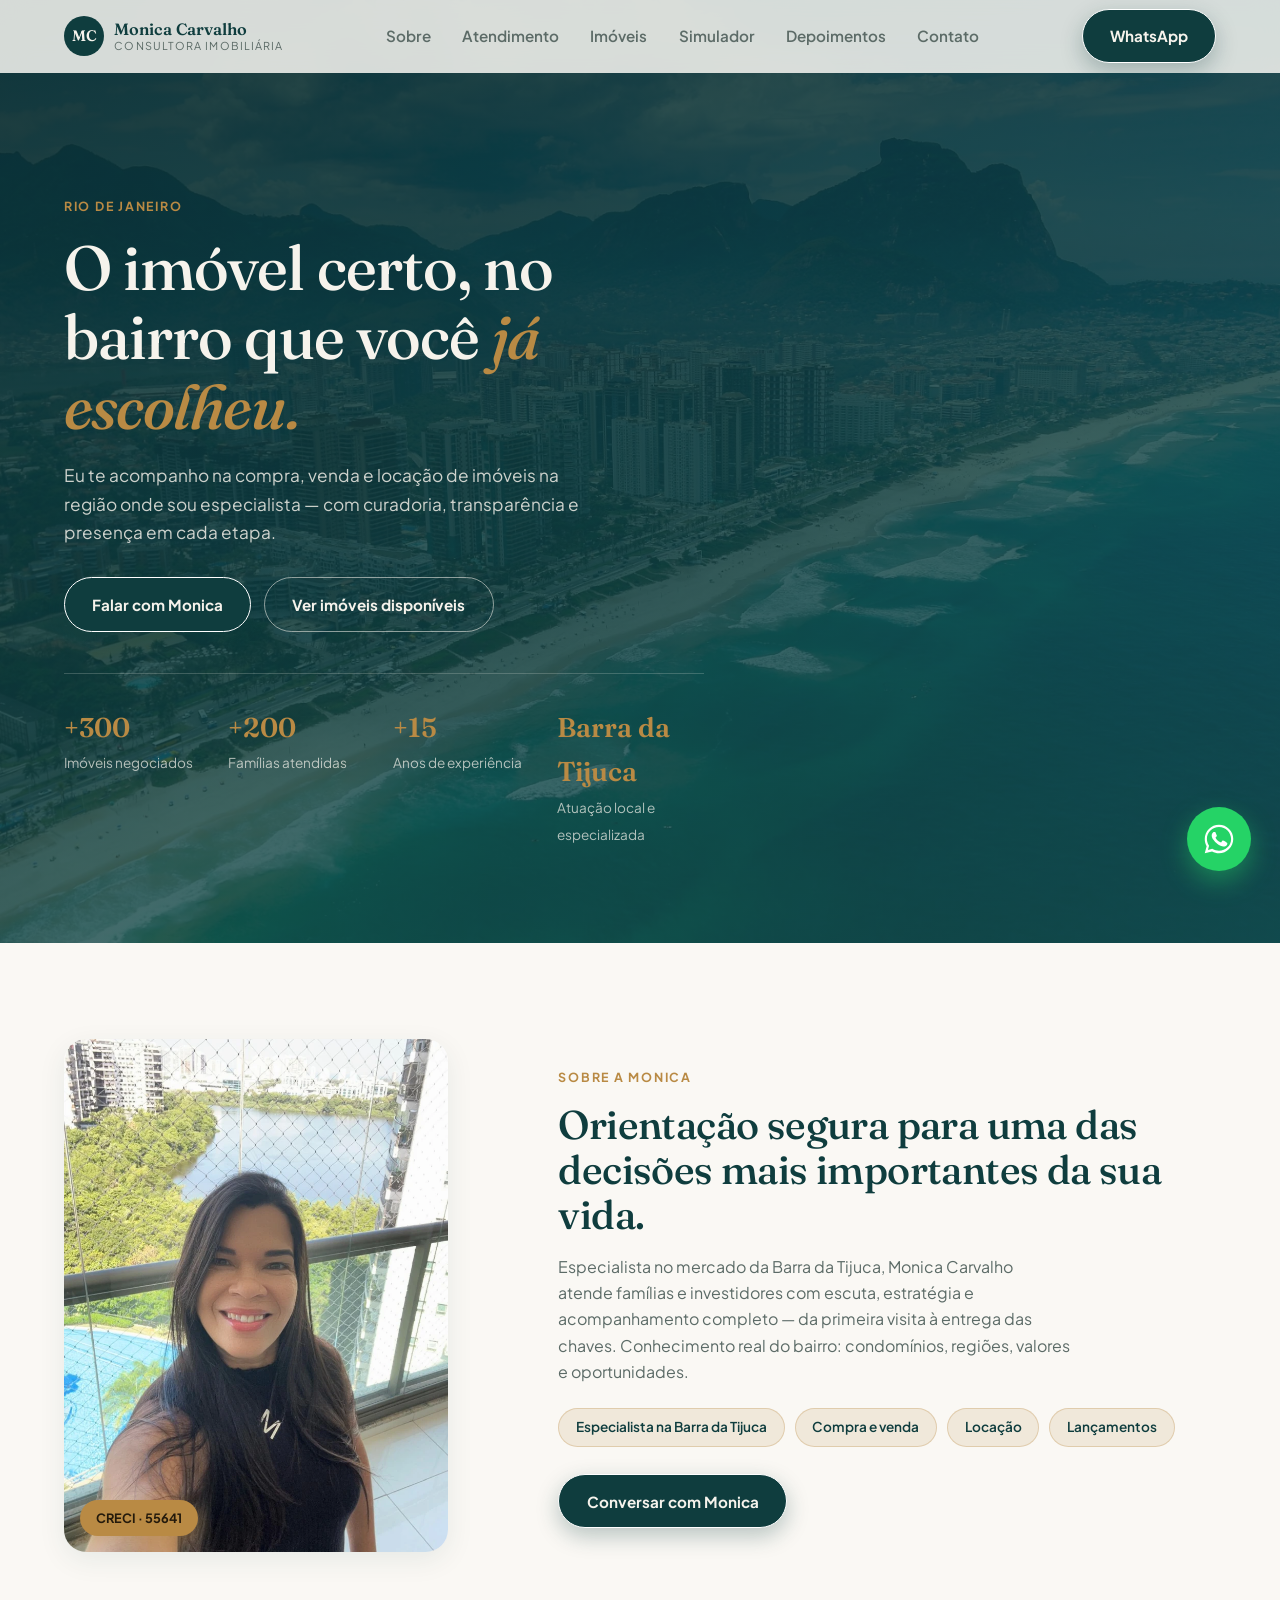
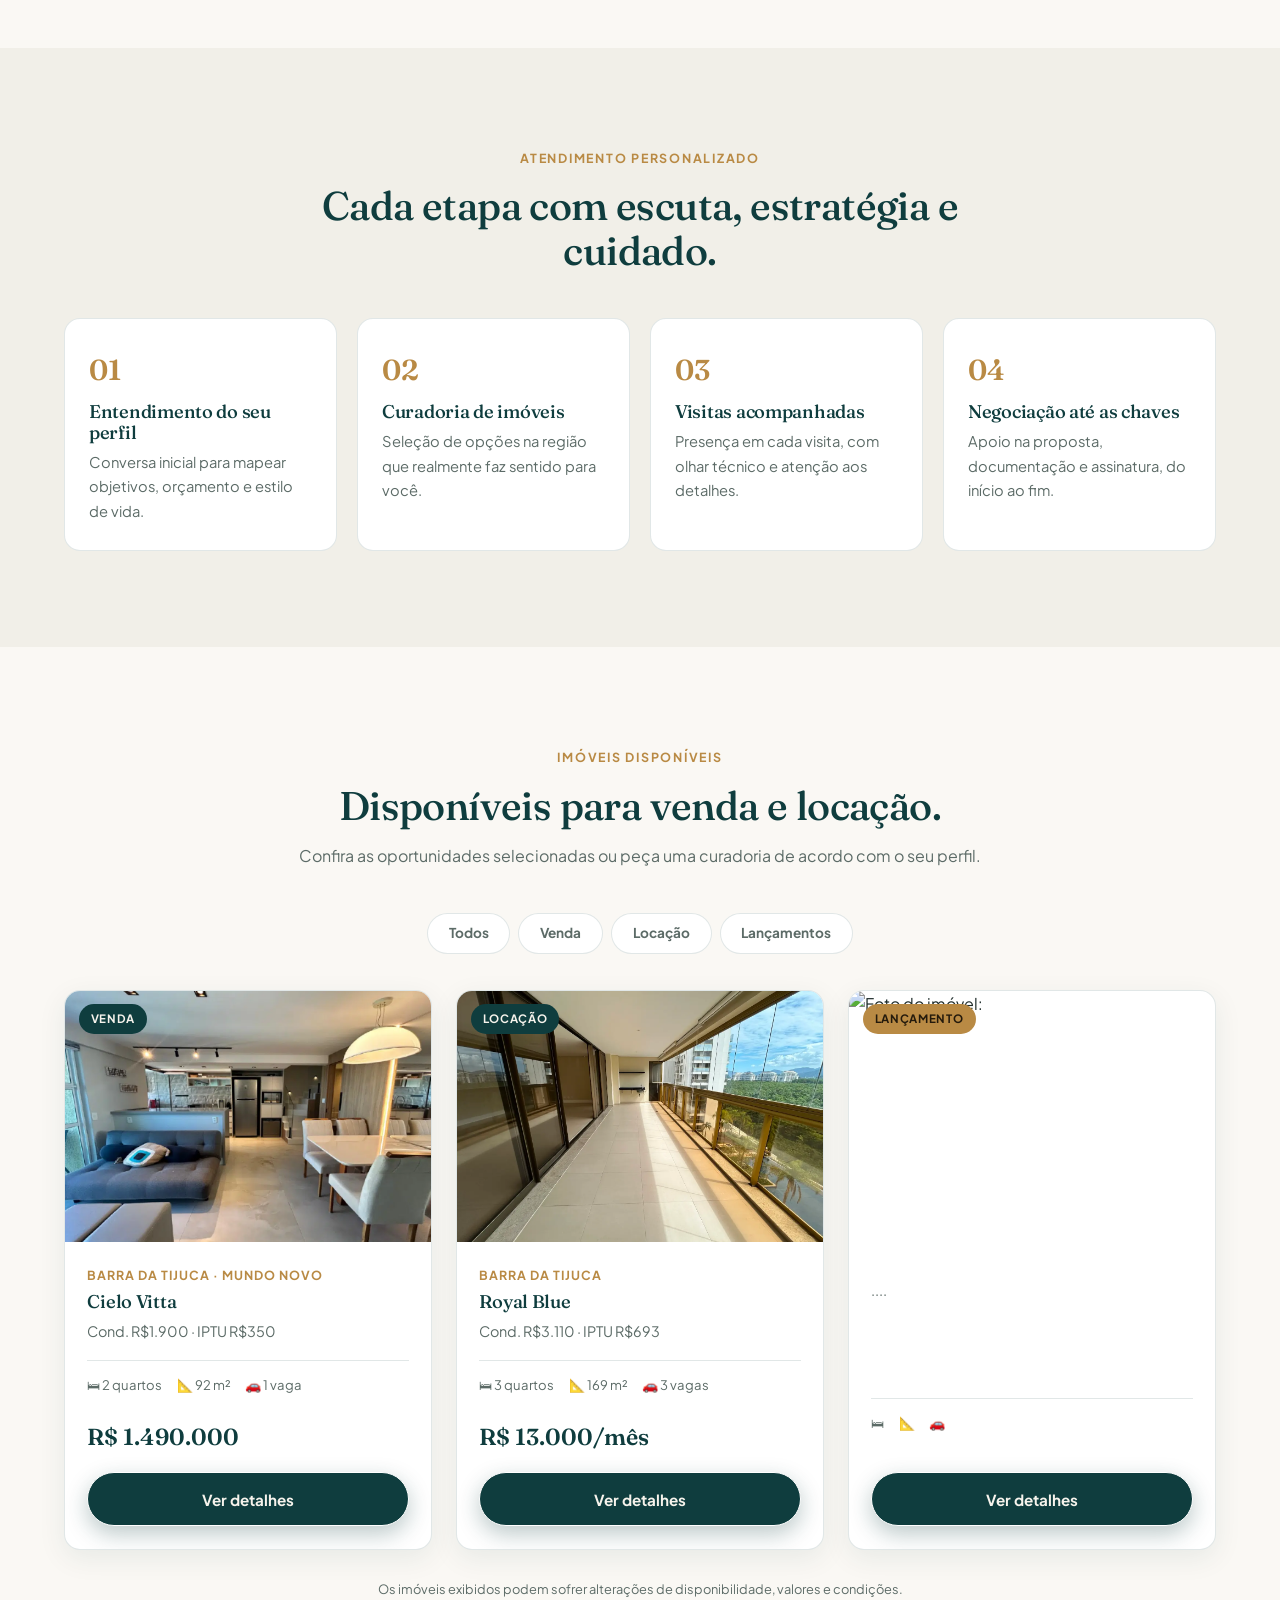
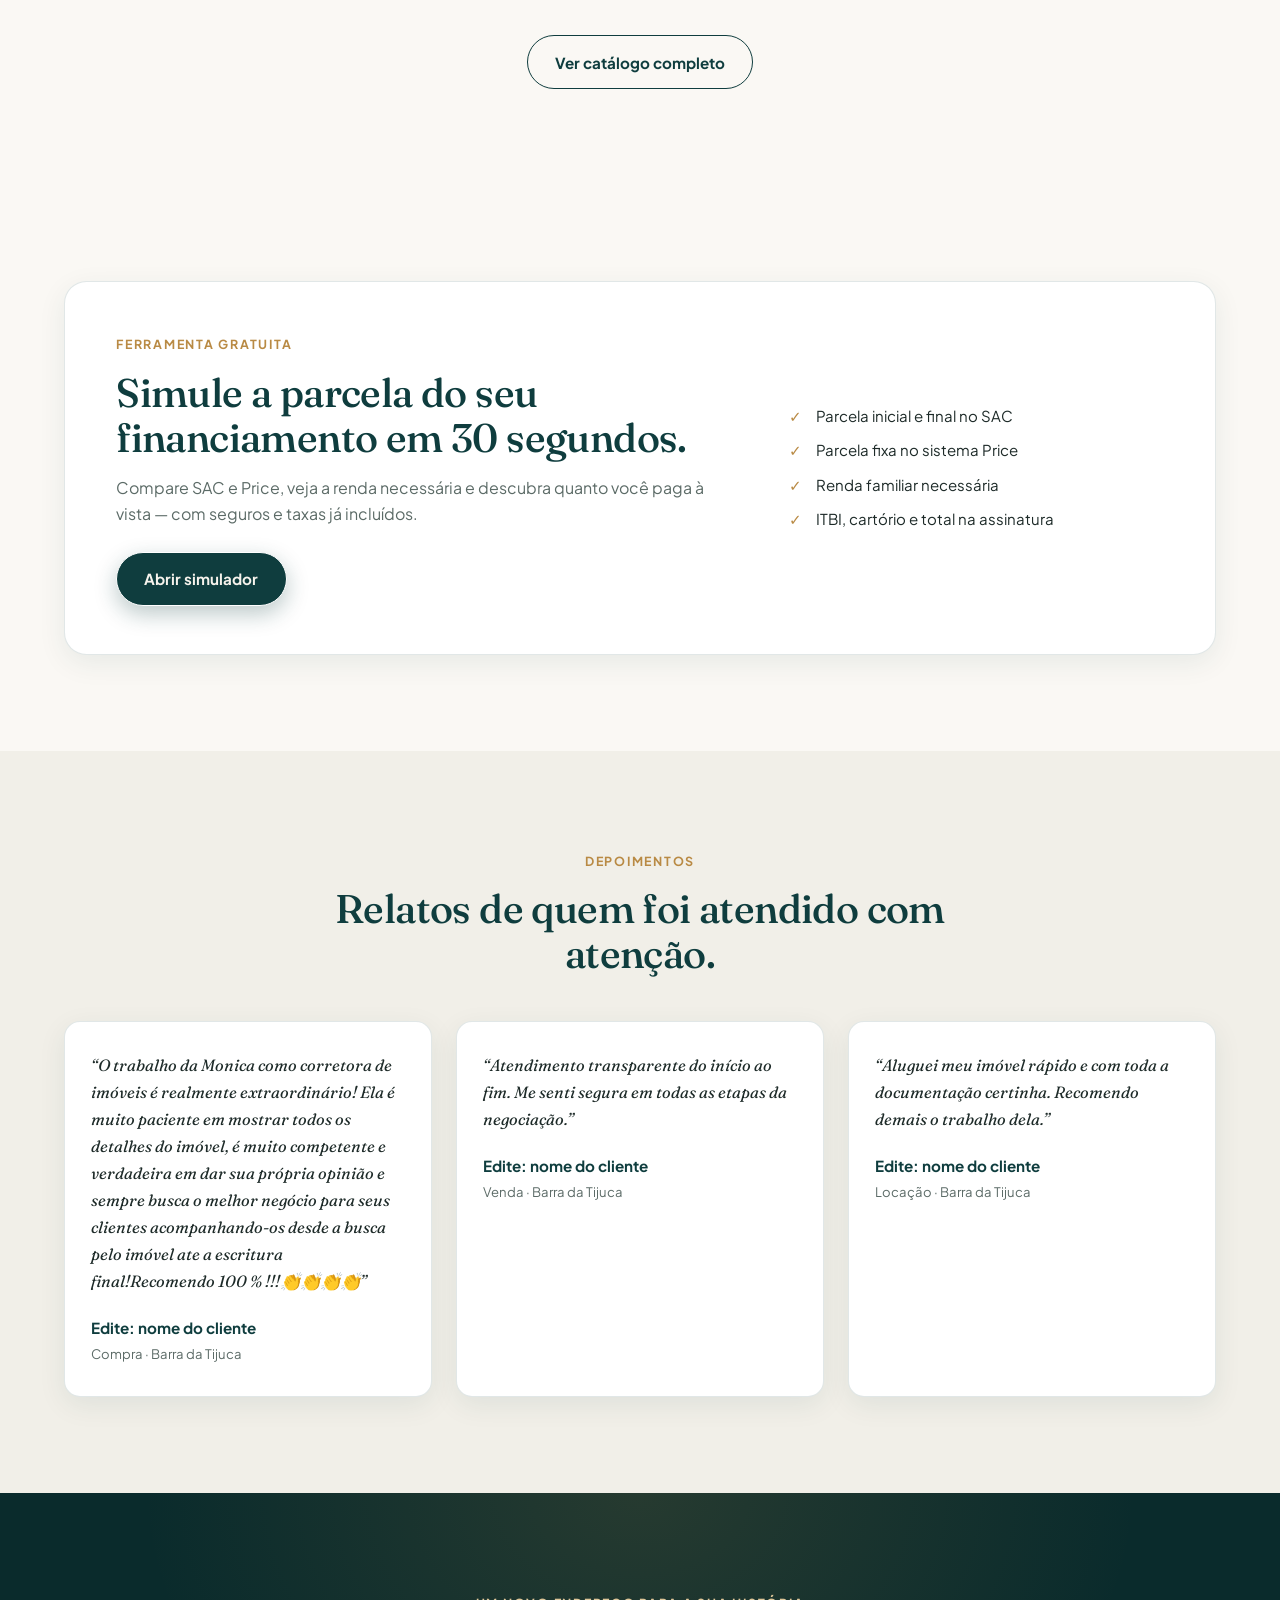
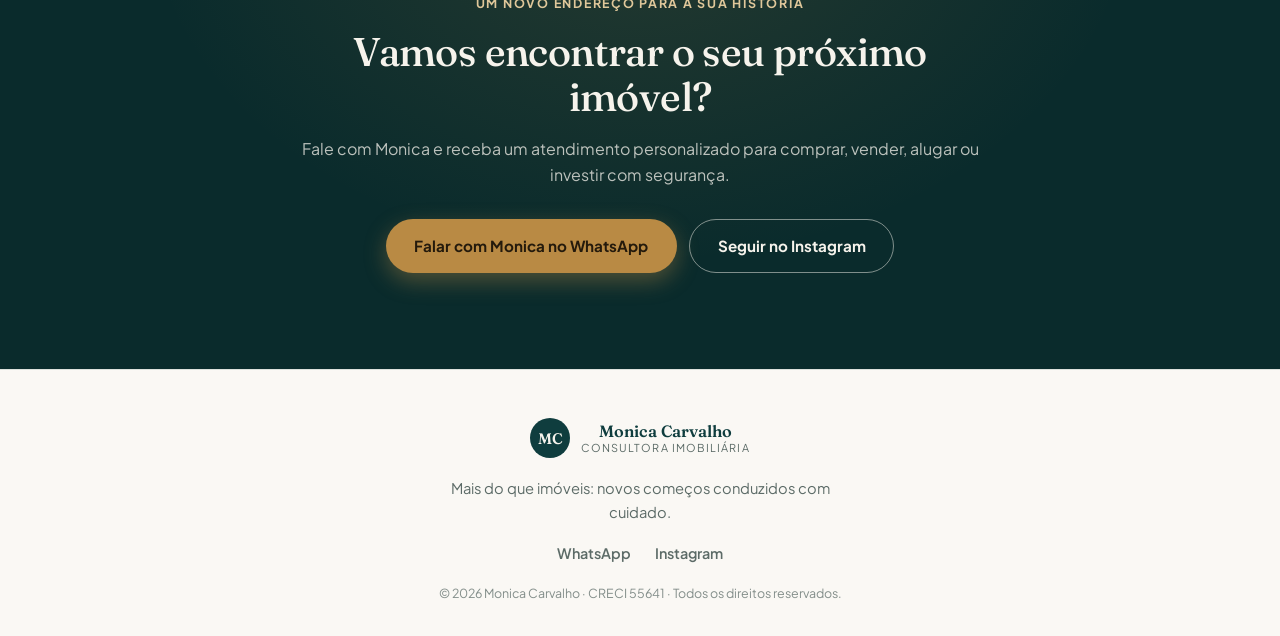
==== commit 64fc238f: "Add files via upload" ====
--- a/index.html
+++ b/index.html
@@ -62,10 +62,6 @@
   <link href="https://fonts.googleapis.com/css2?family=Fraunces:ital,opsz,wght@0,9..144,400;0,9..144,500;0,9..144,600;1,9..144,400&family=Plus+Jakarta+Sans:wght@400;500;600;700&display=swap" rel="stylesheet" />
 
   <link rel="stylesheet" href="style.css" />
-  <link rel="stylesheet" href="style.css" />
-  <!-- Estilos dos formulários de contato (novo) -->
-  <link rel="stylesheet" href="formularios.css" />
-  <link rel="icon" href="imagens/main-site/logo.png">
 </head>
 <!-- data-page="home" avisa o script.js que esta é a página principal -->
 <body id="topo" data-page="home">
@@ -86,8 +82,8 @@
         <a href="#sobre" class="nav__link">Sobre</a>
         <a href="#atendimento" class="nav__link">Atendimento</a>
         <a href="#imoveis" class="nav__link">Imóveis</a>
-        <!-- Link novo: página de captação de proprietários -->
-        <a href="anuncie-seu-imovel.html" class="nav__link">Anuncie seu imóvel</a>
+        <!-- Link para o simulador (fica na pasta /simulador do repositório) -->
+        <a href="simulador/index.html" class="nav__link">Simulador</a>
         <a href="#depoimentos" class="nav__link">Depoimentos</a>
         <a href="#contato" class="nav__link">Contato</a>
       </nav>
@@ -232,6 +228,30 @@
     </section>
 
     <!-- ================================================================
+         SIMULADOR DE FINANCIAMENTO
+         ----------------------------------------------------------------
+         Leva para a ferramenta que fica na pasta /simulador.
+         Se você mudar o nome da pasta, ajuste os dois href abaixo.
+         ================================================================ -->
+    <section class="section" id="simulador" aria-labelledby="simulador-title">
+      <div class="container simulador-cta reveal">
+        <div class="simulador-cta__texto">
+          <span class="eyebrow">Ferramenta gratuita</span>
+          <h2 id="simulador-title">Simule a parcela do seu financiamento em 30 segundos.</h2>
+          <p>Compare SAC e Price, veja a renda necessária e descubra quanto você paga à vista — com seguros e taxas já incluídos.</p>
+          <a href="simulador/index.html" class="btn btn--primary"
+             aria-label="Abrir o simulador de financiamento imobiliário">Abrir simulador</a>
+        </div>
+        <ul class="simulador-cta__lista" aria-label="O que o simulador mostra">
+          <li>Parcela inicial e final no SAC</li>
+          <li>Parcela fixa no sistema Price</li>
+          <li>Renda familiar necessária</li>
+          <li>ITBI, cartório e total na assinatura</li>
+        </ul>
+      </div>
+    </section>
+
+    <!-- ================================================================
          DEPOIMENTOS
          EDITE: troque os textos e nomes pelos depoimentos reais.
          Para adicionar mais um, copie um bloco <blockquote>...</blockquote>
@@ -248,146 +268,17 @@
           <blockquote class="testimonial-card reveal">
             <p>“O trabalho da Monica como corretora de imóveis é realmente extraordinário! Ela é muito paciente em 
 mostrar todos os detalhes do imóvel, é muito competente e verdadeira em dar sua própria opinião e sempre busca o melhor negócio para seus clientes acompanhando-os desde a busca pelo imóvel ate a escritura final!Recomendo 100 % !!!👏👏👏👏”</p>
-            <footer><strong>Roberto David</strong><span>Venda · Mundo Novo - Bella Vitta · Barra da Tijuca</span></footer>
+            <footer><strong>Edite: nome do cliente</strong><span>Compra · Barra da Tijuca</span></footer>
           </blockquote>
           <blockquote class="testimonial-card reveal delay-1">
-            <p>“Monica Carvalho. Excelente profissional, dedicada em te ajudar da melhor forma possível, sempre disponível para o que seja preciso.
-Indiquei para toda a família e todos amigos que precisam de um profissional dedicado na venda do seu imóvel. Difícil encontrar um assim como ela. Só tenho a agradecer pelo seu empenho e profissionalismo.”</p>
-            <footer><strong>Sheyla</strong><span>Venda · Vitality SPA · Barra da Tijuca</span></footer>
+            <p>“Atendimento transparente do início ao fim. Me senti segura em todas as etapas da negociação.”</p>
+            <footer><strong>Edite: nome do cliente</strong><span>Venda · Barra da Tijuca</span></footer>
           </blockquote>
           <blockquote class="testimonial-card reveal delay-2">
-            <p>“Expresso minha satisfação pelo excelente trabalho realizado pela Monica durante o processo de venda do meu apartamento. 
-Desde o primeiro contato, ela demonstrou comprometimento, profissionalismo e conhecimento técnico, o que tornou toda a experiência tranquila e eficiente.
-Sempre me manteve ciente de tudo e me assessorou de forma transparente, o que permitiu agilidade na venda, 
-tornando uma transação que poderia ser estressante em uma experiência positiva.
-Obrigada.”</p>
-            <footer><strong>Angélica</strong><span>Venda · Mundo Novo - Stella Vitta · Barra da Tijuca</span></footer>
+            <p>“Aluguei meu imóvel rápido e com toda a documentação certinha. Recomendo demais o trabalho dela.”</p>
+            <footer><strong>Edite: nome do cliente</strong><span>Locação · Barra da Tijuca</span></footer>
           </blockquote>
         </div>
-      </div>
-    </section>
-    <!-- ================================================================
-         QUERO COMPRAR OU ALUGAR  ★ FORMULÁRIO NOVO ★
-         ----------------------------------------------------------------
-         Grava na tabela leads_interessados do Supabase.
-         Quem cuida do envio é o arquivo formularios.js.
-         Dentro dele também está a faixa que leva para a página de
-         proprietários (anuncie-seu-imovel.html).
-         ================================================================ -->
-    <section class="section section--tinted interesse" id="quero-imovel" aria-labelledby="interesse-title">
-      <div class="container interesse__grid">
-
-        <!-- Coluna da esquerda: texto -->
-        <div class="interesse__texto reveal">
-          <span class="eyebrow">Curadoria personalizada</span>
-          <h2 id="interesse-title">Me conte o que você procura.</h2>
-          <p>Preencha em um minuto e eu seleciono pessoalmente as opções que fazem sentido para o seu momento — inclusive imóveis que ainda não foram anunciados.</p>
-
-          <ul class="interesse__marcadores">
-            <li>Sem robô: quem lê e responde sou eu.</li>
-            <li>Você recebe as opções antes de qualquer visita.</li>
-            <li>Seus dados não são repassados para terceiros.</li>
-          </ul>
-
-          <!-- Faixa que leva para a página de proprietários -->
-          <a class="faixa-proprietario" href="anuncie-seu-imovel.html">
-            <span>
-              <strong>Na verdade, quero anunciar o meu imóvel</strong>
-              <small>Avaliação gratuita e divulgação profissional</small>
-            </span>
-            <span class="btn btn--outline">Anunciar imóvel</span>
-          </a>
-        </div>
-
-        <!-- Coluna da direita: formulário -->
-        <div class="reveal delay-1">
-          <div class="bezel">
-            <div class="bezel__core">
-
-              <form class="form" id="formInteressado" novalidate>
-                <div class="campo">
-                  <label for="intNome">Seu nome *</label>
-                  <input type="text" id="intNome" required maxlength="120" autocomplete="name" placeholder="Nome e sobrenome" />
-                </div>
-
-                <div class="grade-2">
-                  <div class="campo">
-                    <label for="intTelefone">WhatsApp *</label>
-                    <input type="tel" id="intTelefone" required maxlength="25" autocomplete="tel" placeholder="(21) 99999-9999" />
-                  </div>
-                  <div class="campo">
-                    <label for="intEmail">E-mail</label>
-                    <input type="email" id="intEmail" maxlength="140" autocomplete="email" placeholder="voce@email.com" />
-                  </div>
-                </div>
-
-                <div class="campo">
-                  <span class="campo__rotulo">Você quer: *</span>
-                  <div class="opcoes">
-                    <label class="opcao"><input type="radio" name="interesse" value="comprar" checked /><span>Comprar</span></label>
-                    <label class="opcao"><input type="radio" name="interesse" value="alugar" /><span>Alugar</span></label>
-                    <label class="opcao"><input type="radio" name="interesse" value="investir" /><span>Investir</span></label>
-                  </div>
-                </div>
-
-                <div class="grade-2">
-                  <div class="campo">
-                    <label for="intBairro">Bairro / região</label>
-                    <input type="text" id="intBairro" maxlength="90" placeholder="Ex.: Barra da Tijuca" />
-                  </div>
-                  <div class="campo">
-                    <label for="intFaixa">Faixa de valor</label>
-                    <select id="intFaixa">
-                      <option value="">Selecione…</option>
-                      <option>Até R$ 700 mil</option>
-                      <option>R$ 700 mil a R$ 1,2 milhão</option>
-                      <option>R$ 1,2 a R$ 2 milhões</option>
-                      <option>R$ 2 a R$ 4 milhões</option>
-                      <option>Acima de R$ 4 milhões</option>
-                      <option>Locação até R$ 5 mil/mês</option>
-                      <option>Locação acima de R$ 5 mil/mês</option>
-                    </select>
-                  </div>
-                </div>
-
-                <div class="campo">
-                  <label for="intMensagem">Algum detalhe importante?</label>
-                  <textarea id="intMensagem" rows="3" maxlength="1200" placeholder="Ex.: preciso de 3 quartos, aceito reformar, tenho pet…"></textarea>
-                </div>
-
-                <label class="aceite">
-                  <input type="checkbox" id="intAceite" required />
-                  <span>Autorizo o contato da Monica Carvalho pelos dados informados. *</span>
-                </label>
-
-                <!-- Campo-armadilha contra robôs (invisível para pessoas) -->
-                <div class="campo-armadilha" aria-hidden="true">
-                  <label for="intSite">Não preencha este campo</label>
-                  <input type="text" id="intSite" tabindex="-1" autocomplete="off" />
-                </div>
-
-                <p class="form__aviso" id="intAviso" role="alert" hidden></p>
-
-                <button type="submit" class="btn btn--primary btn--bloco" id="intEnviar">Quero receber opções</button>
-              </form>
-
-              <!-- Mensagem que aparece no lugar do formulário depois do envio -->
-              <div class="form-sucesso" id="intSucesso" hidden>
-                <span class="form-sucesso__marca" aria-hidden="true">
-                  <svg viewBox="0 0 24 24" width="30" height="30" fill="none" stroke="currentColor" stroke-width="1.1">
-                    <circle cx="12" cy="12" r="9.25" />
-                    <path d="M8 12.5l2.6 2.6L16 9.5" stroke-linecap="round" stroke-linejoin="round" />
-                  </svg>
-                </span>
-                <h3>Recebi seu contato!</h3>
-                <p>Vou separar as opções que combinam com o que você descreveu e retorno em breve.</p>
-                <a href="#" class="btn btn--gold js-whatsapp" target="_blank" rel="noopener">Falar agora no WhatsApp</a>
-              </div>
-
-            </div>
-          </div>
-        </div>
-
       </div>
     </section>
 
@@ -398,7 +289,7 @@
       <div class="container cta__inner reveal">
         <span class="eyebrow eyebrow--light">Um novo endereço para a sua história</span>
         <h2 id="cta-title">Vamos encontrar o seu próximo imóvel?</h2>
-        <p>Fale comigo e receba um atendimento personalizado para comprar, vender, alugar ou investir com segurança.</p>
+        <p>Fale com Monica e receba um atendimento personalizado para comprar, vender, alugar ou investir com segurança.</p>
         <div class="cta__actions">
           <a href="#" class="btn btn--gold js-whatsapp" target="_blank" rel="noopener"
              aria-label="Falar com Monica no WhatsApp">Falar com Monica no WhatsApp</a>
@@ -427,16 +318,8 @@
       </nav>
       <!-- EDITE: coloque o CRECI real da Monica abaixo -->
       <p class="footer__copy">© <span id="year">2026</span> Monica Carvalho · CRECI 55641 · Todos os direitos reservados.</p>
-      
-      <!-- Assinatura da Vértice Digital -->
-      <div style="display: flex; justify-content: center; align-items: center; gap: 8px; margin-top: 24px;">
-        <span style="font-size: 13px; color: #555;">Site desenvolvido por</span>
-        <a href="https://vmvsaint.github.io/Meu-site/" target="_blank" style="display: flex; align-items: center; text-decoration: none;">
-          <img src="logo-escuro.png" alt="Vértice Digital" style="max-height: 28px !important; width: auto !important;">
-        </a>
-      </div>
     </div>
-</footer>
+  </footer>
 
   <!-- ================================================================
        BOTÃO FLUTUANTE DO WHATSAPP (com animação de pulsar)
@@ -449,19 +332,8 @@
     </svg>
   </a>
 
-  <!-- ================================================================
-       SCRIPTS — A ORDEM IMPORTA, não troque a sequência:
-         1. biblioteca do Supabase (vem da internet)
-         2. dados.js          → contatos + lista de reserva dos imóveis
-         3. supabase-config.js → chaves e conexão
-         4. script.js         → motor do site
-         5. formularios.js    → envio do formulário de contato
-       O "defer" faz cada arquivo esperar o anterior terminar.
-       ================================================================ -->
-  <script src="https://cdn.jsdelivr.net/npm/@supabase/supabase-js@2.110.8" defer></script>
-  <script src="dados.js" defer></script>
-  <script src="supabase-config.js" defer></script>
+  <!-- dados.js (contatos + imóveis) precisa vir ANTES do script.js -->
+  <script src="dados.js"></script>
   <script src="script.js" defer></script>
-  <script src="formularios.js" defer></script>
 </body>
 </html>
--- a/style.css
+++ b/style.css
@@ -722,6 +722,49 @@
 }
 
 /* ================================================================
+   BLOCO DO SIMULADOR DE FINANCIAMENTO (na página principal)
+   ================================================================ */
+.simulador-cta {
+  display: grid;
+  gap: 1.8rem;
+  background: var(--surface);
+  border: 1px solid var(--border);
+  border-radius: var(--radius-lg);
+  padding: 2.2rem 1.8rem;
+  box-shadow: var(--shadow-card);
+  transition: box-shadow var(--transition), border-color var(--transition);
+}
+.simulador-cta:hover {
+  box-shadow: var(--shadow-hover);
+  border-color: rgba(185, 138, 68, 0.45);
+}
+.simulador-cta__texto p { color: var(--muted); margin-block: 0.9rem 1.5rem; }
+
+.simulador-cta__lista { display: grid; gap: 0.6rem; align-content: center; }
+.simulador-cta__lista li {
+  position: relative;
+  padding-left: 1.7rem;
+  font-size: 0.94rem;
+  color: var(--text);
+}
+.simulador-cta__lista li::before {
+  content: "✓";
+  position: absolute;
+  left: 0;
+  color: var(--gold);
+  font-weight: 700;
+}
+
+@media (min-width: 56.25em) {
+  .simulador-cta {
+    grid-template-columns: 1.25fr 0.75fr;
+    gap: 3rem;
+    padding: 3rem 3.2rem;
+    align-items: center;
+  }
+}
+
+/* ================================================================
    PÁGINAS INTERNAS (imoveis.html e imovel.html)
    Estilos usados pelo catálogo e pela página de detalhes.
    ================================================================ */
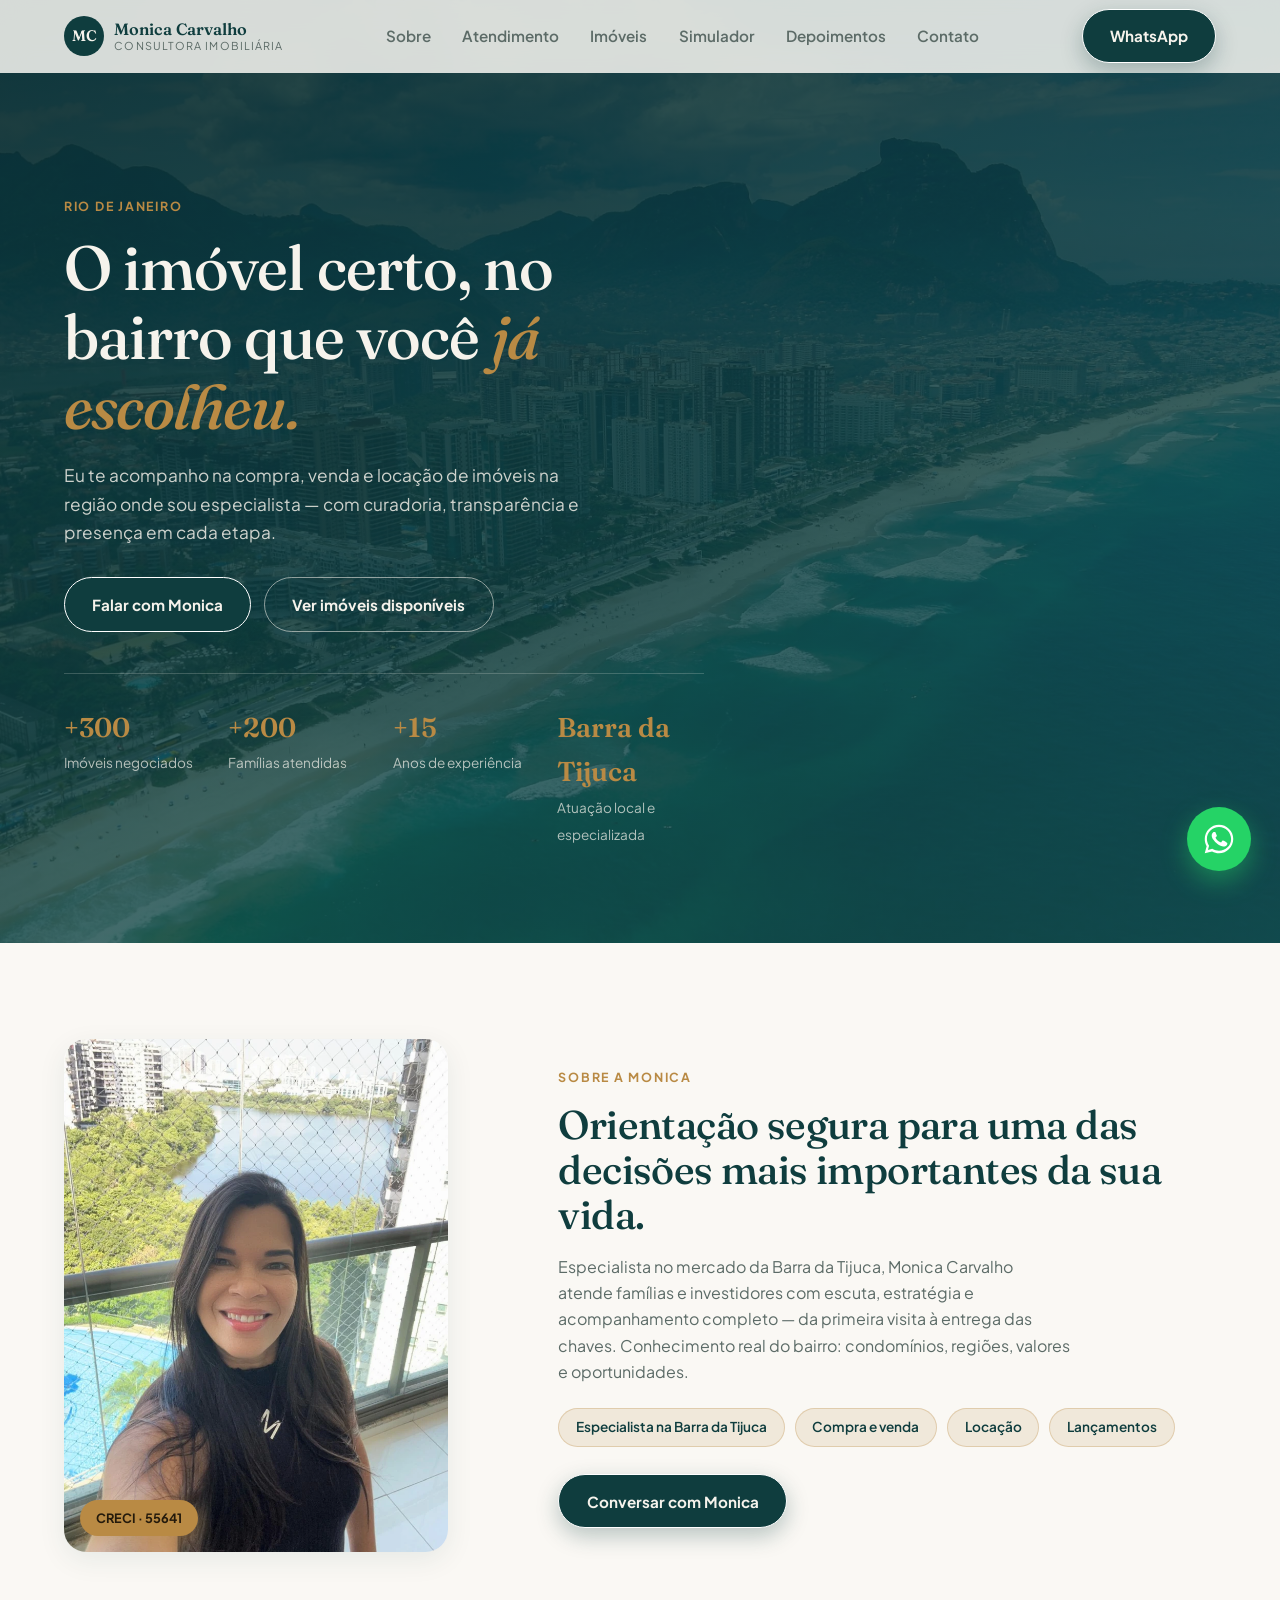
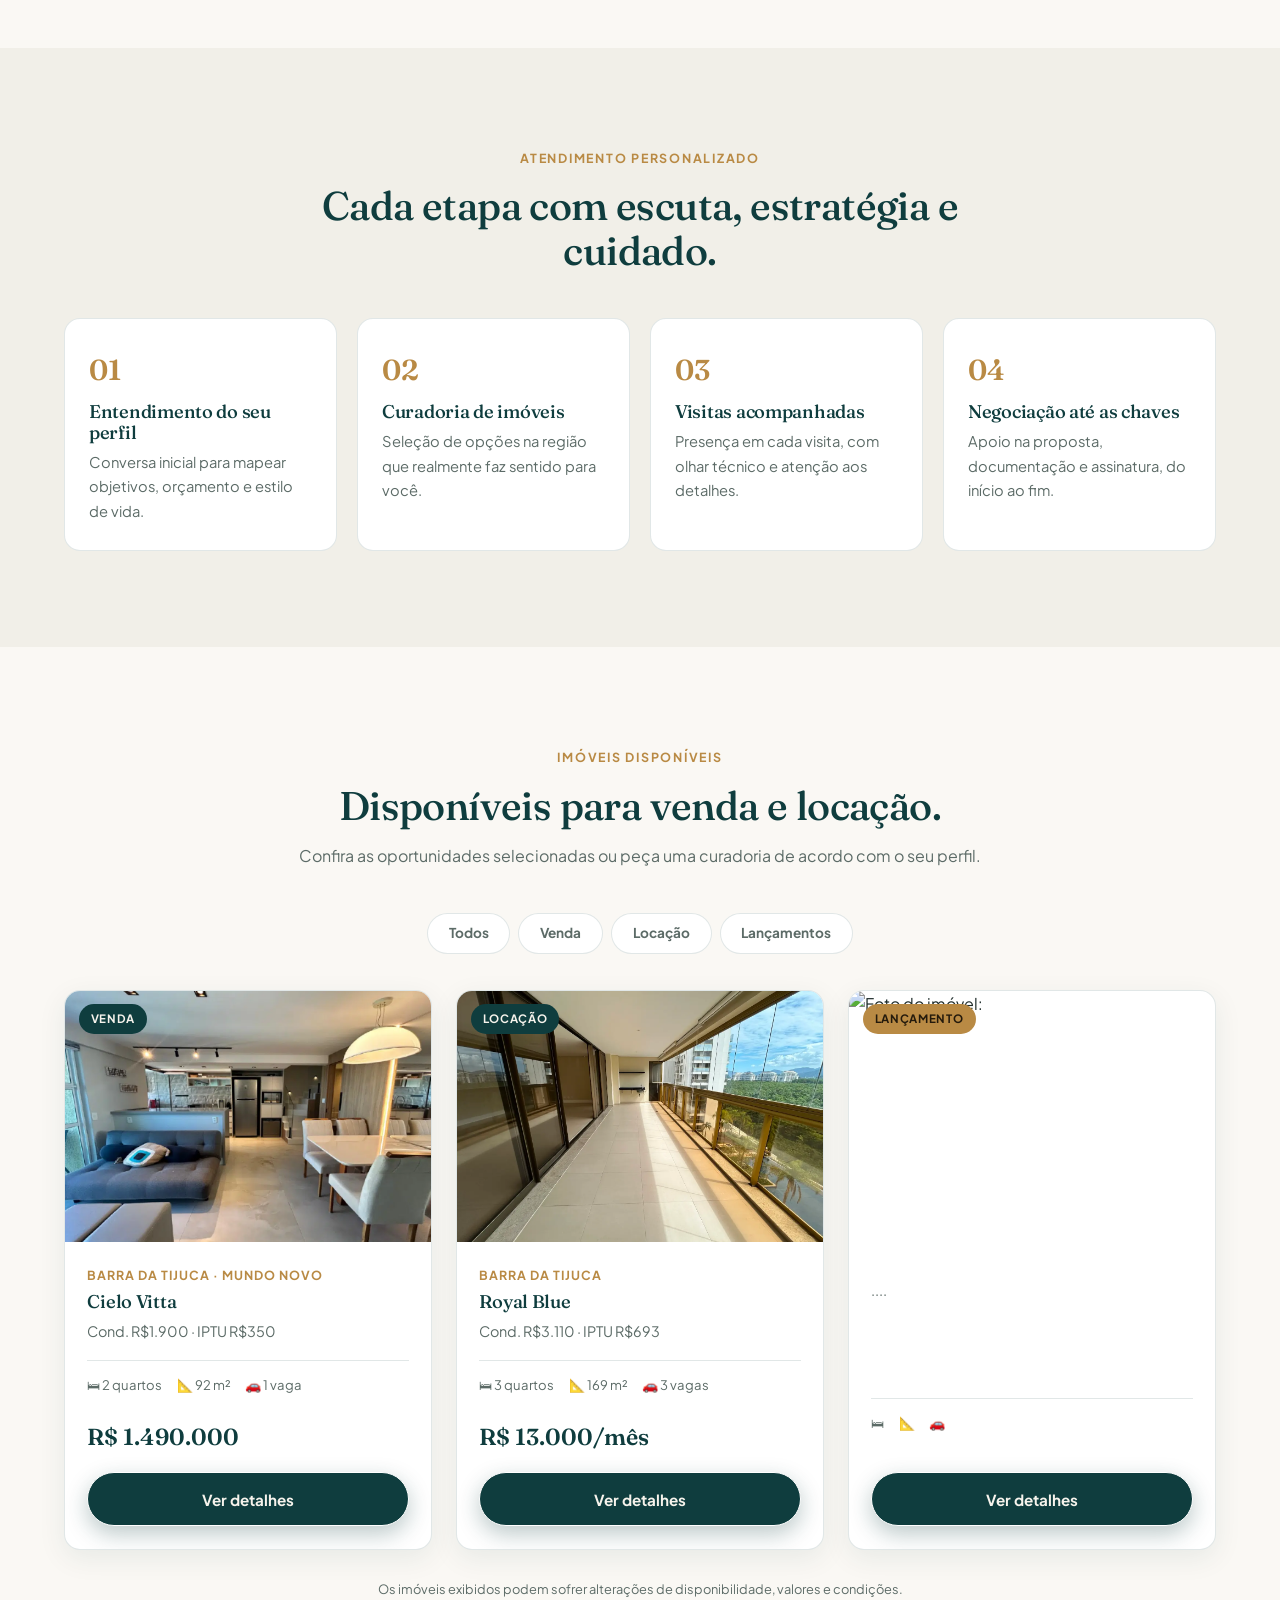
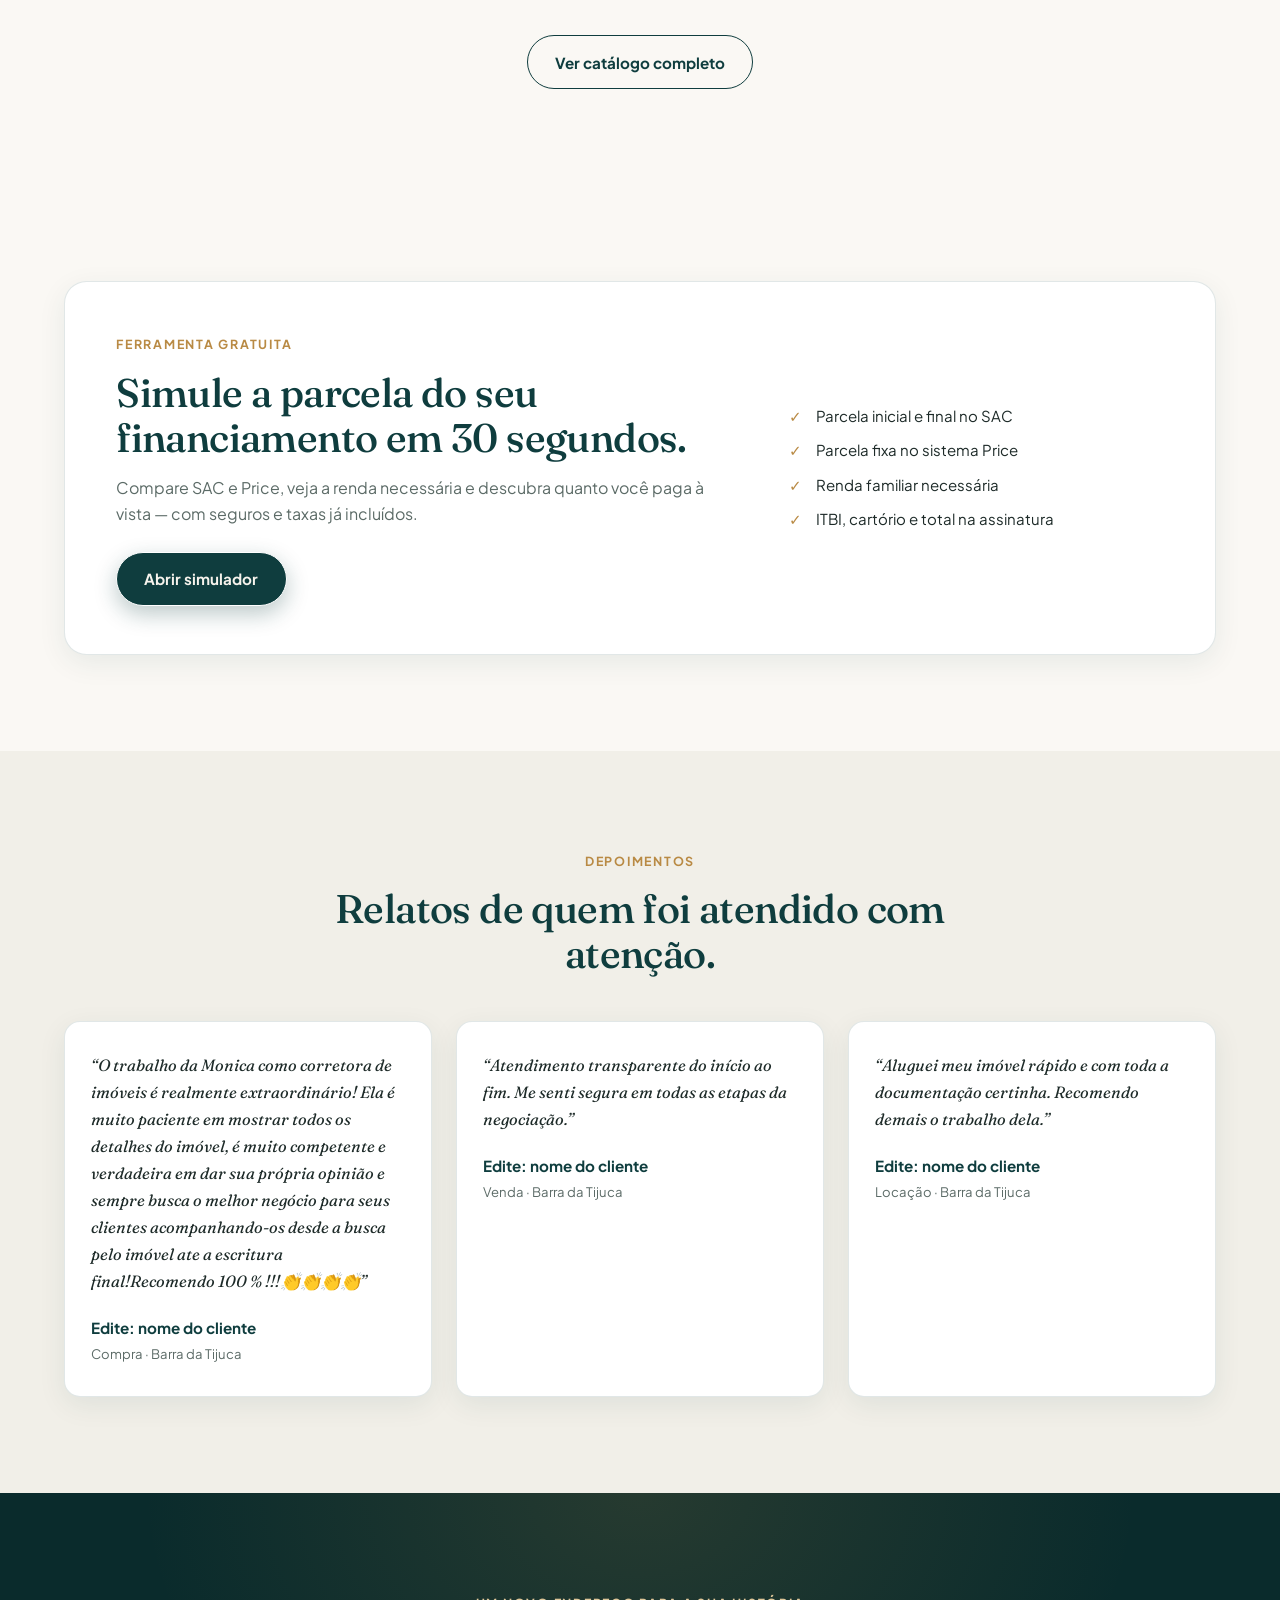
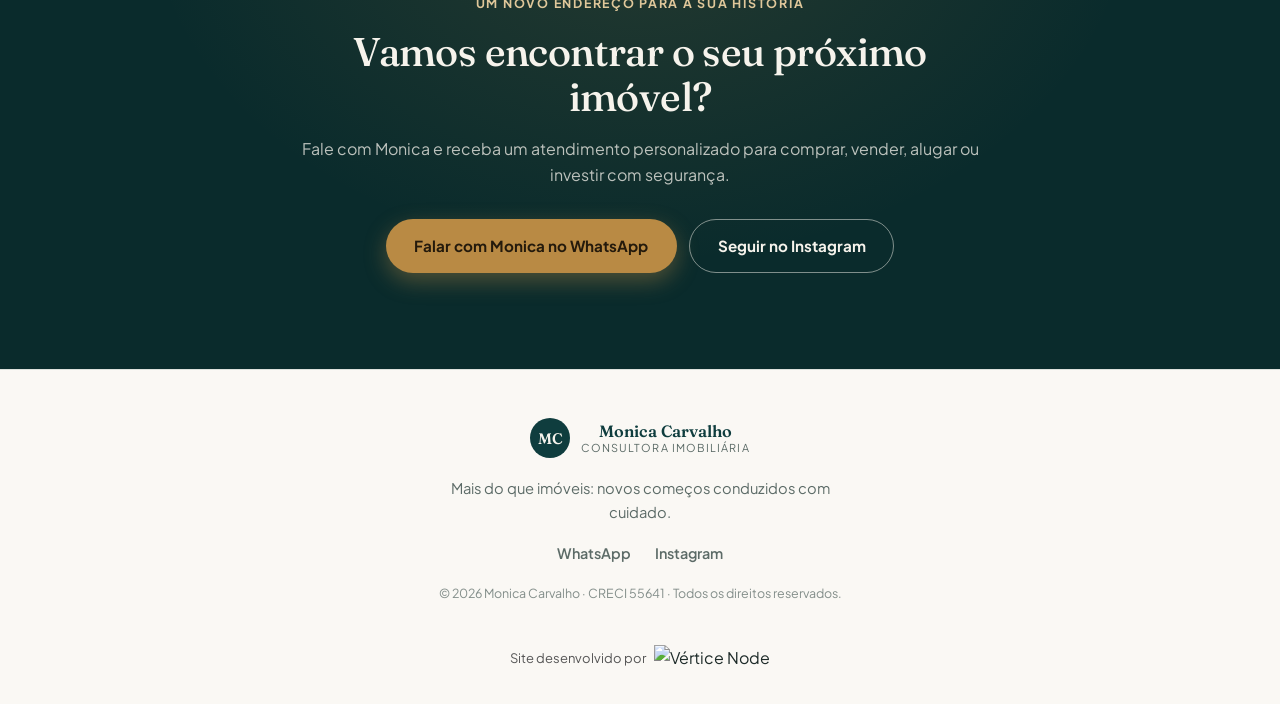
==== commit 0b186dbe: "Add footer signature for Vértice Digital Added Vértice Digital signature to the footer." ====
--- a/index.html
+++ b/index.html
@@ -318,6 +318,14 @@
       </nav>
       <!-- EDITE: coloque o CRECI real da Monica abaixo -->
       <p class="footer__copy">© <span id="year">2026</span> Monica Carvalho · CRECI 55641 · Todos os direitos reservados.</p>
+      
+      <!-- Assinatura da Vértice Digital -->
+      <div style="display: flex; justify-content: center; align-items: center; gap: 8px; margin-top: 24px;">
+        <span style="font-size: 13px; color: #555;">Site desenvolvido por</span>
+        <a href="https://vertice-node.com.br" target="_blank" style="display: flex; align-items: center; text-decoration: none;">
+          <img src="logo-escuro.png" alt="Vértice Node" style="max-height: 28px !important; width: auto !important;">
+        </a>
+      </div>
     </div>
   </footer>
 
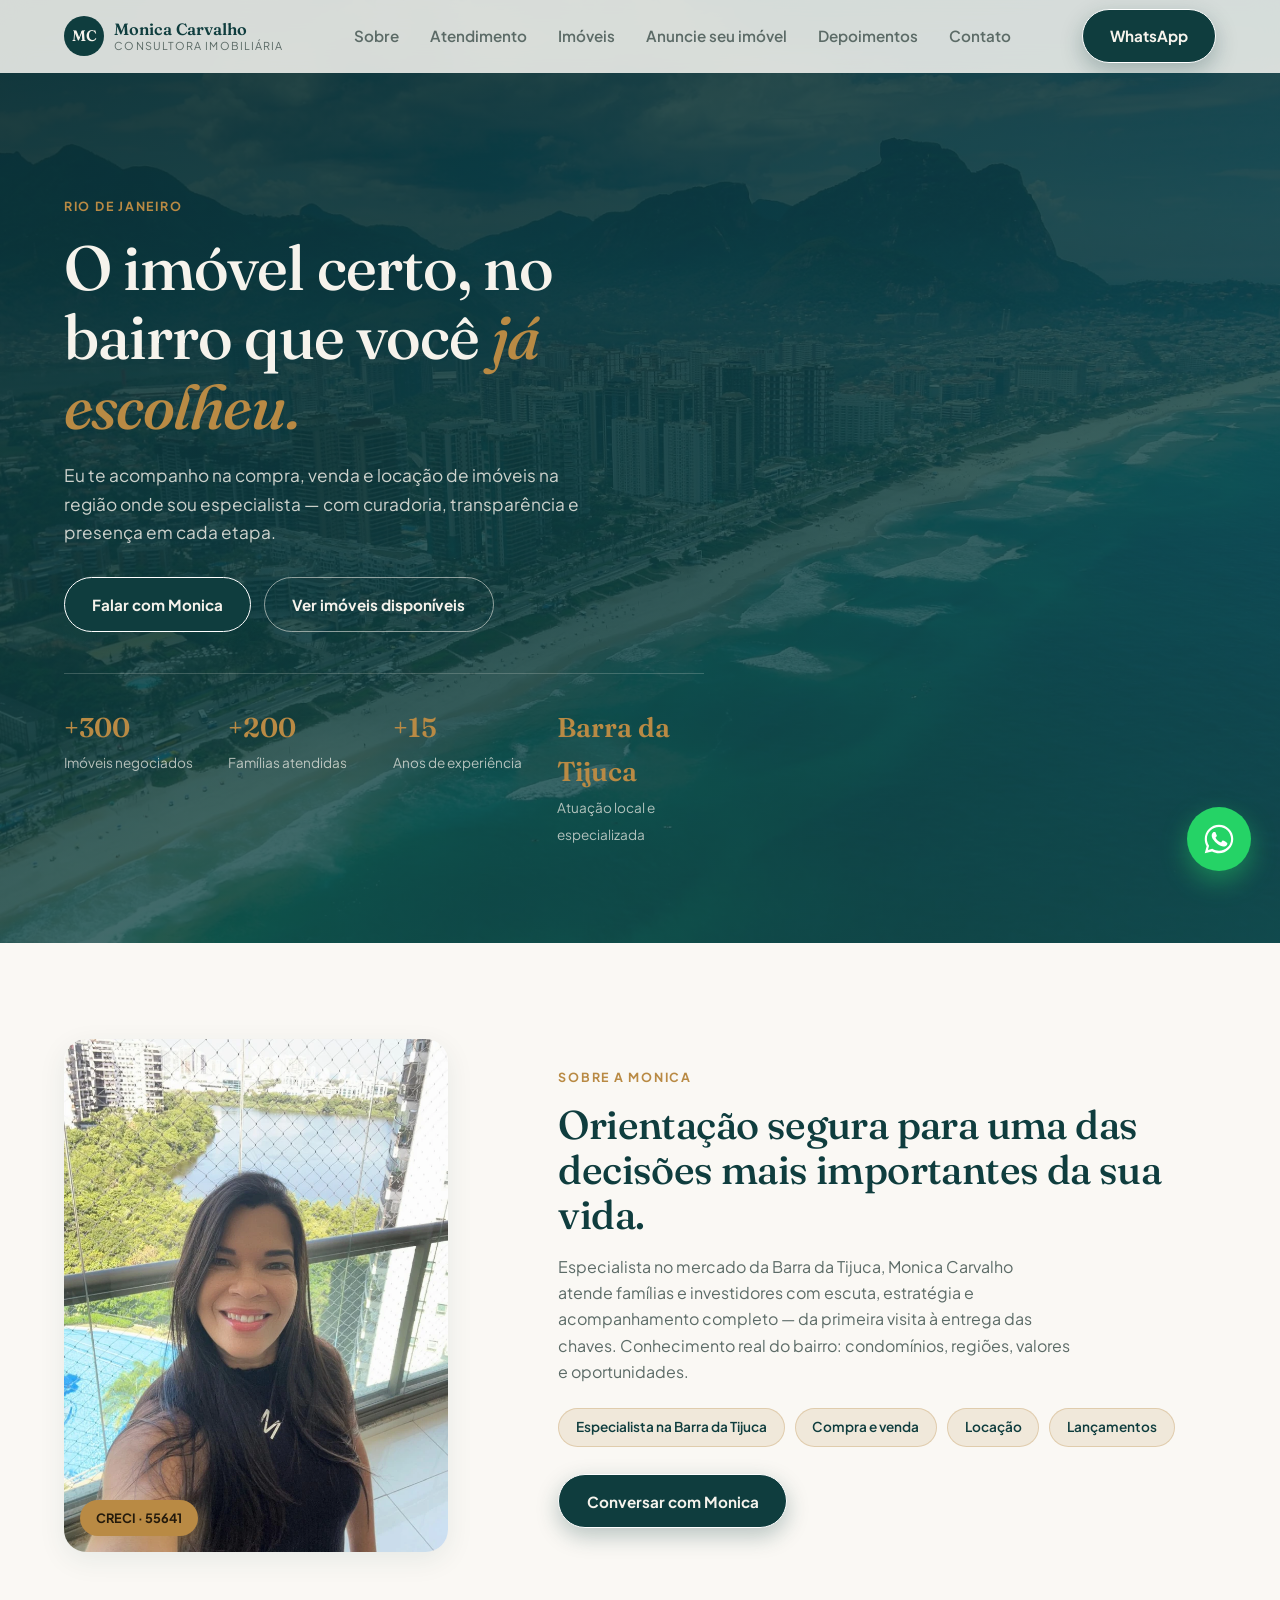
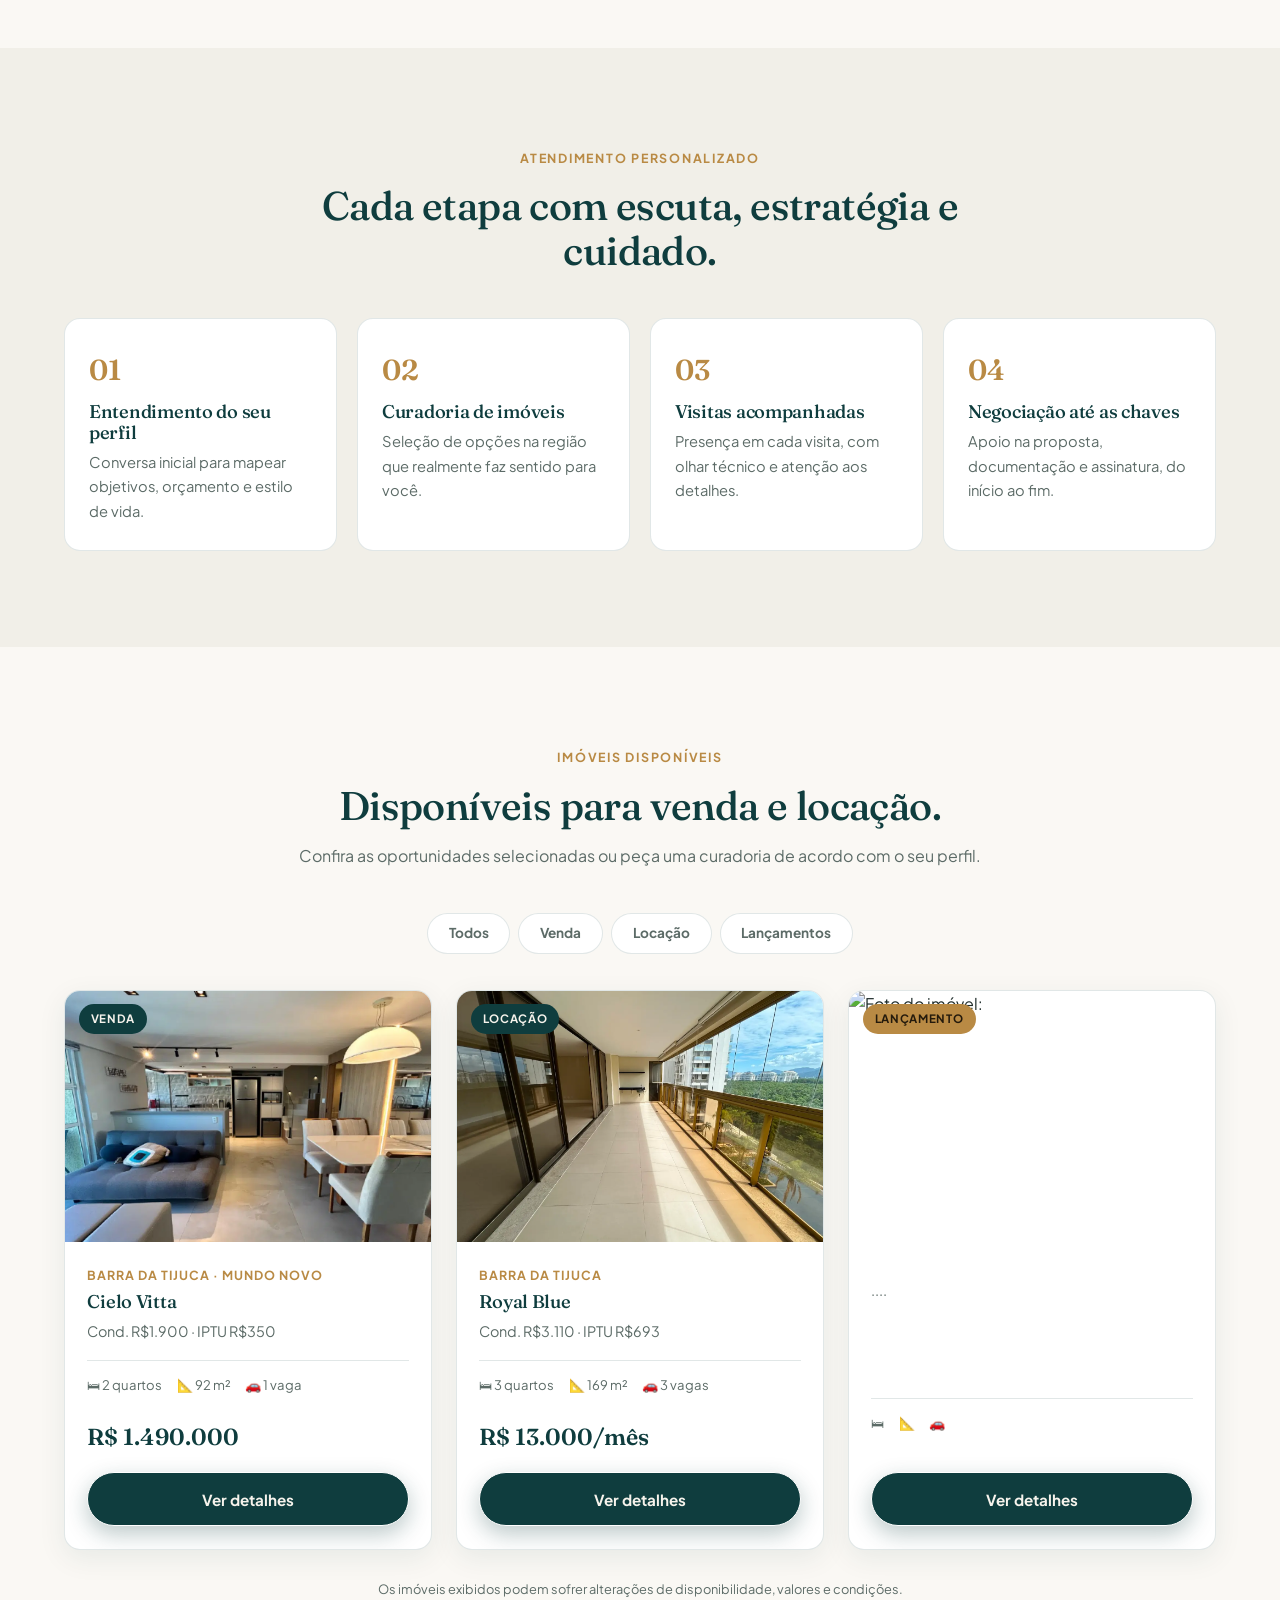
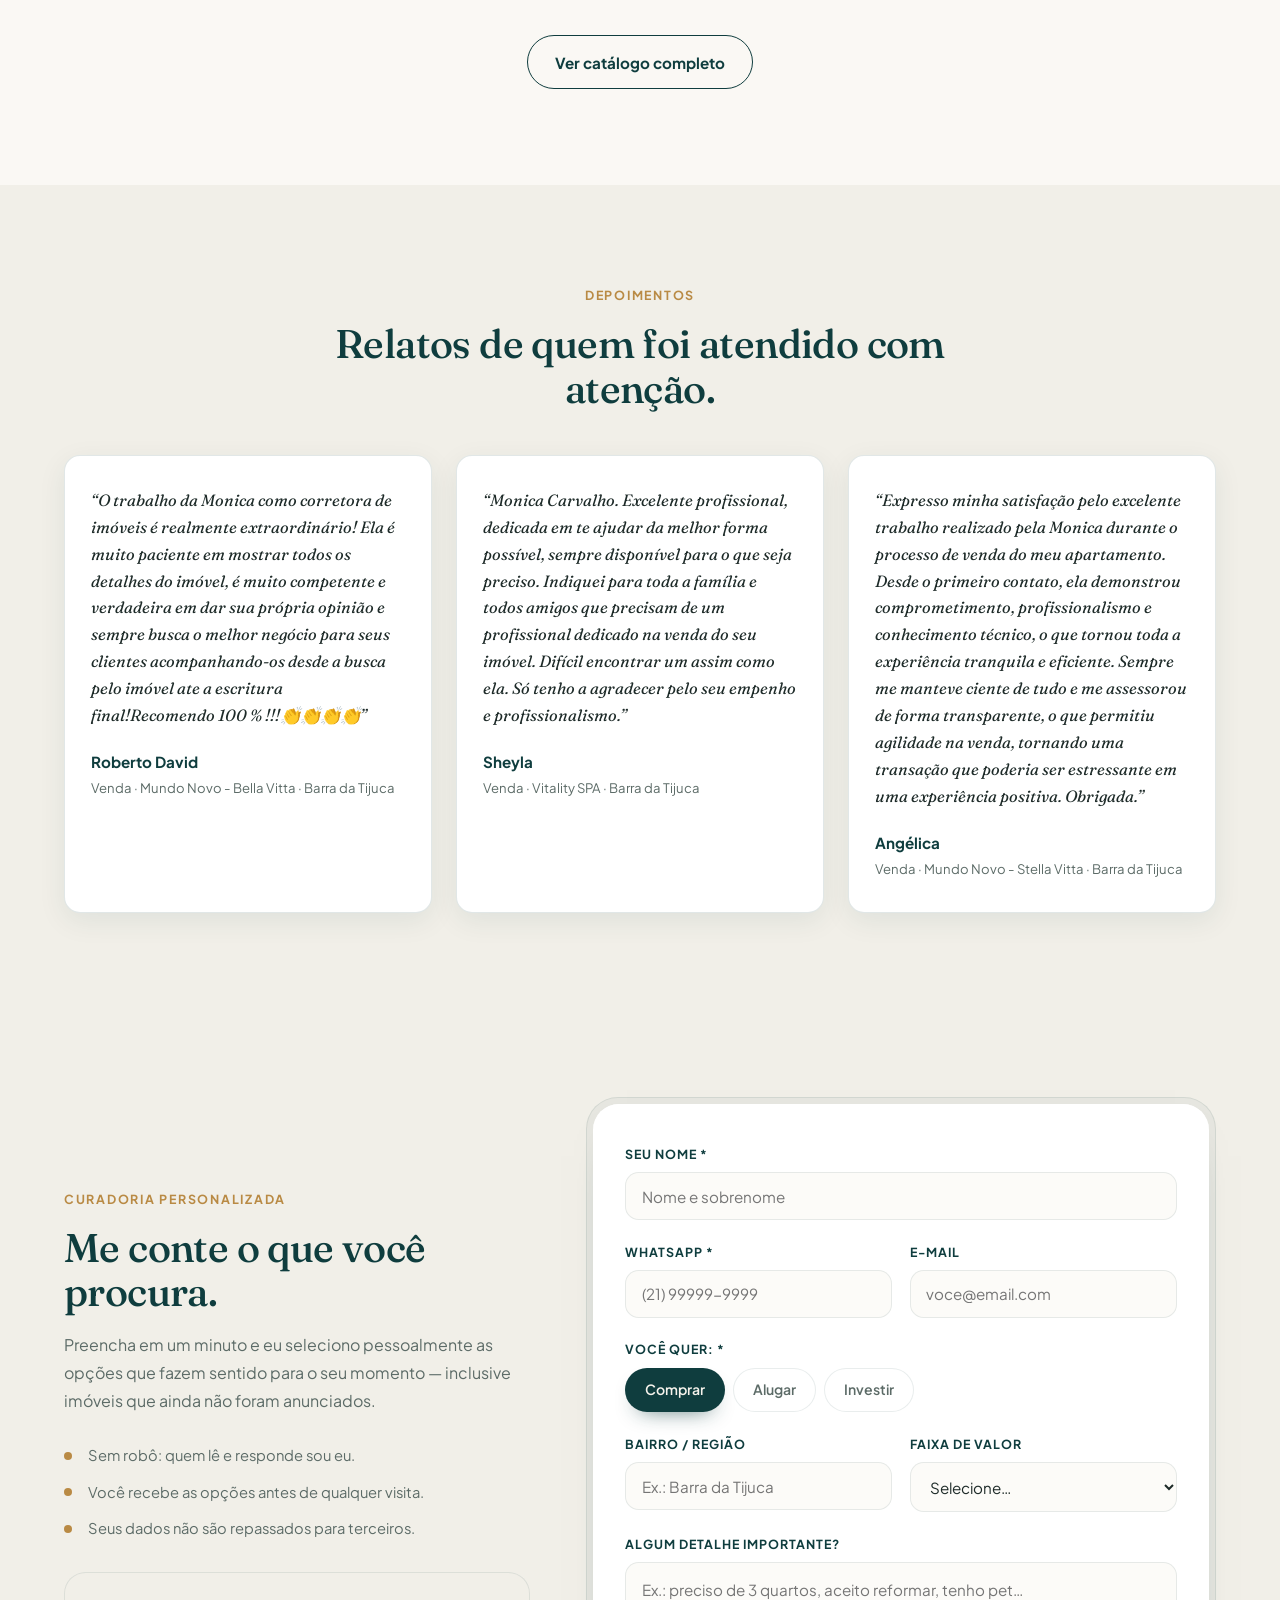
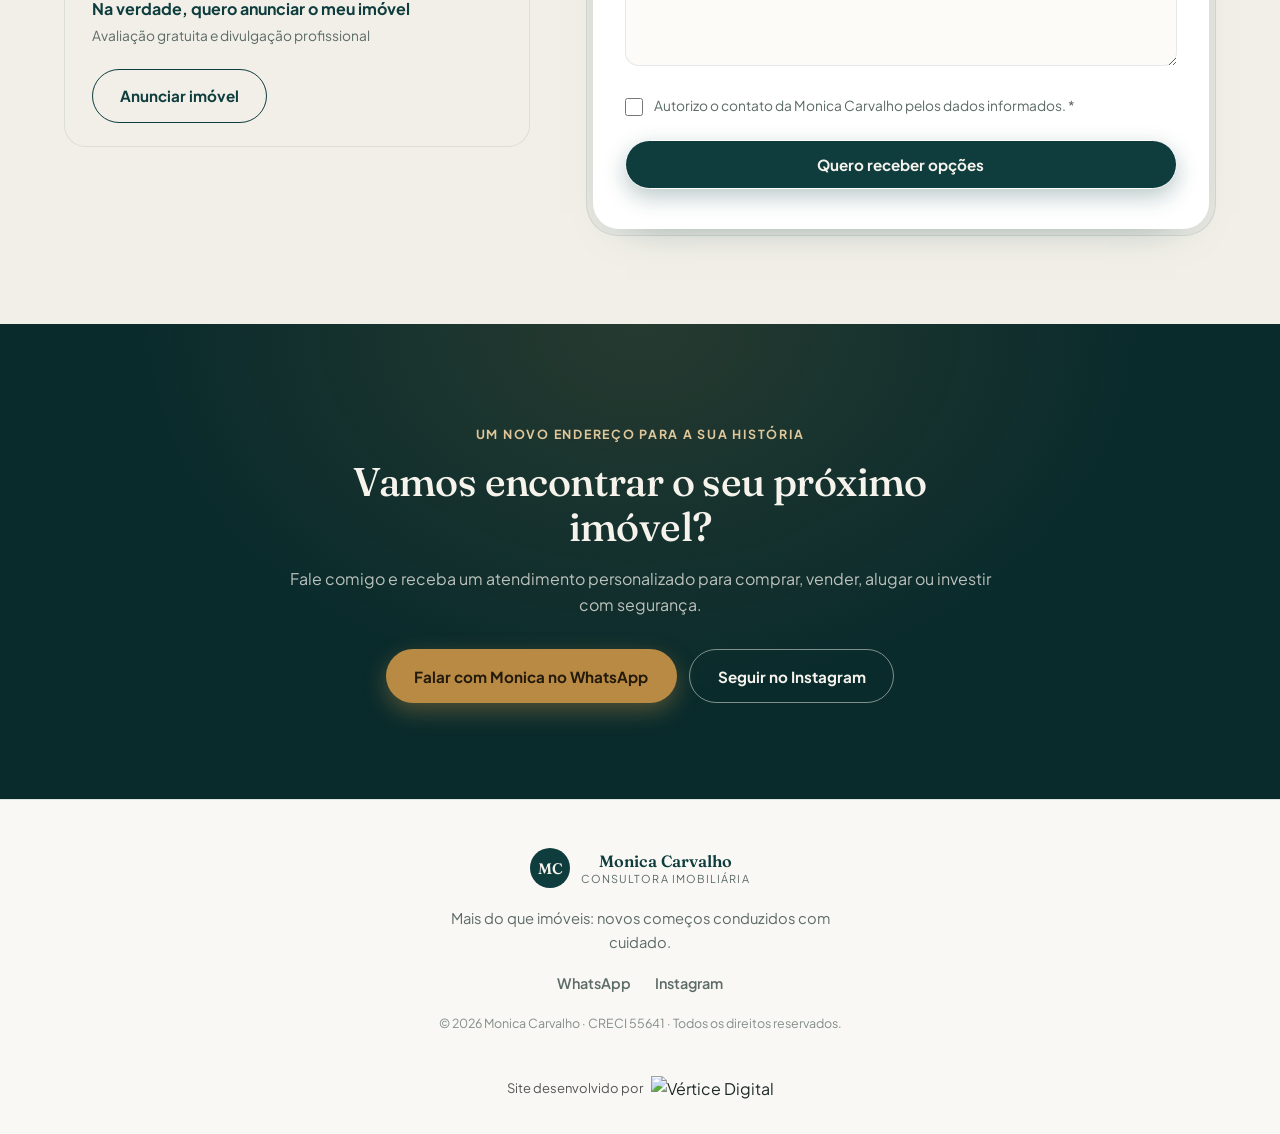
==== commit 2a8fff8a: "Update index.html with new styles and links Added new stylesheet for contact forms and updated navig" ====
--- a/index.html
+++ b/index.html
@@ -62,6 +62,10 @@
   <link href="https://fonts.googleapis.com/css2?family=Fraunces:ital,opsz,wght@0,9..144,400;0,9..144,500;0,9..144,600;1,9..144,400&family=Plus+Jakarta+Sans:wght@400;500;600;700&display=swap" rel="stylesheet" />
 
   <link rel="stylesheet" href="style.css" />
+  <link rel="stylesheet" href="style.css" />
+  <!-- Estilos dos formulários de contato (novo) -->
+  <link rel="stylesheet" href="formularios.css" />
+  <link rel="icon" href="imagens/main-site/logo.ico">
 </head>
 <!-- data-page="home" avisa o script.js que esta é a página principal -->
 <body id="topo" data-page="home">
@@ -82,8 +86,8 @@
         <a href="#sobre" class="nav__link">Sobre</a>
         <a href="#atendimento" class="nav__link">Atendimento</a>
         <a href="#imoveis" class="nav__link">Imóveis</a>
-        <!-- Link para o simulador (fica na pasta /simulador do repositório) -->
-        <a href="simulador/index.html" class="nav__link">Simulador</a>
+        <!-- Link novo: página de captação de proprietários -->
+        <a href="anuncie-seu-imovel.html" class="nav__link">Anuncie seu imóvel</a>
         <a href="#depoimentos" class="nav__link">Depoimentos</a>
         <a href="#contato" class="nav__link">Contato</a>
       </nav>
@@ -228,30 +232,6 @@
     </section>
 
     <!-- ================================================================
-         SIMULADOR DE FINANCIAMENTO
-         ----------------------------------------------------------------
-         Leva para a ferramenta que fica na pasta /simulador.
-         Se você mudar o nome da pasta, ajuste os dois href abaixo.
-         ================================================================ -->
-    <section class="section" id="simulador" aria-labelledby="simulador-title">
-      <div class="container simulador-cta reveal">
-        <div class="simulador-cta__texto">
-          <span class="eyebrow">Ferramenta gratuita</span>
-          <h2 id="simulador-title">Simule a parcela do seu financiamento em 30 segundos.</h2>
-          <p>Compare SAC e Price, veja a renda necessária e descubra quanto você paga à vista — com seguros e taxas já incluídos.</p>
-          <a href="simulador/index.html" class="btn btn--primary"
-             aria-label="Abrir o simulador de financiamento imobiliário">Abrir simulador</a>
-        </div>
-        <ul class="simulador-cta__lista" aria-label="O que o simulador mostra">
-          <li>Parcela inicial e final no SAC</li>
-          <li>Parcela fixa no sistema Price</li>
-          <li>Renda familiar necessária</li>
-          <li>ITBI, cartório e total na assinatura</li>
-        </ul>
-      </div>
-    </section>
-
-    <!-- ================================================================
          DEPOIMENTOS
          EDITE: troque os textos e nomes pelos depoimentos reais.
          Para adicionar mais um, copie um bloco <blockquote>...</blockquote>
@@ -268,17 +248,146 @@
           <blockquote class="testimonial-card reveal">
             <p>“O trabalho da Monica como corretora de imóveis é realmente extraordinário! Ela é muito paciente em 
 mostrar todos os detalhes do imóvel, é muito competente e verdadeira em dar sua própria opinião e sempre busca o melhor negócio para seus clientes acompanhando-os desde a busca pelo imóvel ate a escritura final!Recomendo 100 % !!!👏👏👏👏”</p>
-            <footer><strong>Edite: nome do cliente</strong><span>Compra · Barra da Tijuca</span></footer>
+            <footer><strong>Roberto David</strong><span>Venda · Mundo Novo - Bella Vitta · Barra da Tijuca</span></footer>
           </blockquote>
           <blockquote class="testimonial-card reveal delay-1">
-            <p>“Atendimento transparente do início ao fim. Me senti segura em todas as etapas da negociação.”</p>
-            <footer><strong>Edite: nome do cliente</strong><span>Venda · Barra da Tijuca</span></footer>
+            <p>“Monica Carvalho. Excelente profissional, dedicada em te ajudar da melhor forma possível, sempre disponível para o que seja preciso.
+Indiquei para toda a família e todos amigos que precisam de um profissional dedicado na venda do seu imóvel. Difícil encontrar um assim como ela. Só tenho a agradecer pelo seu empenho e profissionalismo.”</p>
+            <footer><strong>Sheyla</strong><span>Venda · Vitality SPA · Barra da Tijuca</span></footer>
           </blockquote>
           <blockquote class="testimonial-card reveal delay-2">
-            <p>“Aluguei meu imóvel rápido e com toda a documentação certinha. Recomendo demais o trabalho dela.”</p>
-            <footer><strong>Edite: nome do cliente</strong><span>Locação · Barra da Tijuca</span></footer>
+            <p>“Expresso minha satisfação pelo excelente trabalho realizado pela Monica durante o processo de venda do meu apartamento. 
+Desde o primeiro contato, ela demonstrou comprometimento, profissionalismo e conhecimento técnico, o que tornou toda a experiência tranquila e eficiente.
+Sempre me manteve ciente de tudo e me assessorou de forma transparente, o que permitiu agilidade na venda, 
+tornando uma transação que poderia ser estressante em uma experiência positiva.
+Obrigada.”</p>
+            <footer><strong>Angélica</strong><span>Venda · Mundo Novo - Stella Vitta · Barra da Tijuca</span></footer>
           </blockquote>
         </div>
+      </div>
+    </section>
+    <!-- ================================================================
+         QUERO COMPRAR OU ALUGAR  ★ FORMULÁRIO NOVO ★
+         ----------------------------------------------------------------
+         Grava na tabela leads_interessados do Supabase.
+         Quem cuida do envio é o arquivo formularios.js.
+         Dentro dele também está a faixa que leva para a página de
+         proprietários (anuncie-seu-imovel.html).
+         ================================================================ -->
+    <section class="section section--tinted interesse" id="quero-imovel" aria-labelledby="interesse-title">
+      <div class="container interesse__grid">
+
+        <!-- Coluna da esquerda: texto -->
+        <div class="interesse__texto reveal">
+          <span class="eyebrow">Curadoria personalizada</span>
+          <h2 id="interesse-title">Me conte o que você procura.</h2>
+          <p>Preencha em um minuto e eu seleciono pessoalmente as opções que fazem sentido para o seu momento — inclusive imóveis que ainda não foram anunciados.</p>
+
+          <ul class="interesse__marcadores">
+            <li>Sem robô: quem lê e responde sou eu.</li>
+            <li>Você recebe as opções antes de qualquer visita.</li>
+            <li>Seus dados não são repassados para terceiros.</li>
+          </ul>
+
+          <!-- Faixa que leva para a página de proprietários -->
+          <a class="faixa-proprietario" href="anuncie-seu-imovel.html">
+            <span>
+              <strong>Na verdade, quero anunciar o meu imóvel</strong>
+              <small>Avaliação gratuita e divulgação profissional</small>
+            </span>
+            <span class="btn btn--outline">Anunciar imóvel</span>
+          </a>
+        </div>
+
+        <!-- Coluna da direita: formulário -->
+        <div class="reveal delay-1">
+          <div class="bezel">
+            <div class="bezel__core">
+
+              <form class="form" id="formInteressado" novalidate>
+                <div class="campo">
+                  <label for="intNome">Seu nome *</label>
+                  <input type="text" id="intNome" required maxlength="120" autocomplete="name" placeholder="Nome e sobrenome" />
+                </div>
+
+                <div class="grade-2">
+                  <div class="campo">
+                    <label for="intTelefone">WhatsApp *</label>
+                    <input type="tel" id="intTelefone" required maxlength="25" autocomplete="tel" placeholder="(21) 99999-9999" />
+                  </div>
+                  <div class="campo">
+                    <label for="intEmail">E-mail</label>
+                    <input type="email" id="intEmail" maxlength="140" autocomplete="email" placeholder="voce@email.com" />
+                  </div>
+                </div>
+
+                <div class="campo">
+                  <span class="campo__rotulo">Você quer: *</span>
+                  <div class="opcoes">
+                    <label class="opcao"><input type="radio" name="interesse" value="comprar" checked /><span>Comprar</span></label>
+                    <label class="opcao"><input type="radio" name="interesse" value="alugar" /><span>Alugar</span></label>
+                    <label class="opcao"><input type="radio" name="interesse" value="investir" /><span>Investir</span></label>
+                  </div>
+                </div>
+
+                <div class="grade-2">
+                  <div class="campo">
+                    <label for="intBairro">Bairro / região</label>
+                    <input type="text" id="intBairro" maxlength="90" placeholder="Ex.: Barra da Tijuca" />
+                  </div>
+                  <div class="campo">
+                    <label for="intFaixa">Faixa de valor</label>
+                    <select id="intFaixa">
+                      <option value="">Selecione…</option>
+                      <option>Até R$ 700 mil</option>
+                      <option>R$ 700 mil a R$ 1,2 milhão</option>
+                      <option>R$ 1,2 a R$ 2 milhões</option>
+                      <option>R$ 2 a R$ 4 milhões</option>
+                      <option>Acima de R$ 4 milhões</option>
+                      <option>Locação até R$ 5 mil/mês</option>
+                      <option>Locação acima de R$ 5 mil/mês</option>
+                    </select>
+                  </div>
+                </div>
+
+                <div class="campo">
+                  <label for="intMensagem">Algum detalhe importante?</label>
+                  <textarea id="intMensagem" rows="3" maxlength="1200" placeholder="Ex.: preciso de 3 quartos, aceito reformar, tenho pet…"></textarea>
+                </div>
+
+                <label class="aceite">
+                  <input type="checkbox" id="intAceite" required />
+                  <span>Autorizo o contato da Monica Carvalho pelos dados informados. *</span>
+                </label>
+
+                <!-- Campo-armadilha contra robôs (invisível para pessoas) -->
+                <div class="campo-armadilha" aria-hidden="true">
+                  <label for="intSite">Não preencha este campo</label>
+                  <input type="text" id="intSite" tabindex="-1" autocomplete="off" />
+                </div>
+
+                <p class="form__aviso" id="intAviso" role="alert" hidden></p>
+
+                <button type="submit" class="btn btn--primary btn--bloco" id="intEnviar">Quero receber opções</button>
+              </form>
+
+              <!-- Mensagem que aparece no lugar do formulário depois do envio -->
+              <div class="form-sucesso" id="intSucesso" hidden>
+                <span class="form-sucesso__marca" aria-hidden="true">
+                  <svg viewBox="0 0 24 24" width="30" height="30" fill="none" stroke="currentColor" stroke-width="1.1">
+                    <circle cx="12" cy="12" r="9.25" />
+                    <path d="M8 12.5l2.6 2.6L16 9.5" stroke-linecap="round" stroke-linejoin="round" />
+                  </svg>
+                </span>
+                <h3>Recebi seu contato!</h3>
+                <p>Vou separar as opções que combinam com o que você descreveu e retorno em breve.</p>
+                <a href="#" class="btn btn--gold js-whatsapp" target="_blank" rel="noopener">Falar agora no WhatsApp</a>
+              </div>
+
+            </div>
+          </div>
+        </div>
+
       </div>
     </section>
 
@@ -289,7 +398,7 @@
       <div class="container cta__inner reveal">
         <span class="eyebrow eyebrow--light">Um novo endereço para a sua história</span>
         <h2 id="cta-title">Vamos encontrar o seu próximo imóvel?</h2>
-        <p>Fale com Monica e receba um atendimento personalizado para comprar, vender, alugar ou investir com segurança.</p>
+        <p>Fale comigo e receba um atendimento personalizado para comprar, vender, alugar ou investir com segurança.</p>
         <div class="cta__actions">
           <a href="#" class="btn btn--gold js-whatsapp" target="_blank" rel="noopener"
              aria-label="Falar com Monica no WhatsApp">Falar com Monica no WhatsApp</a>
@@ -322,12 +431,12 @@
       <!-- Assinatura da Vértice Digital -->
       <div style="display: flex; justify-content: center; align-items: center; gap: 8px; margin-top: 24px;">
         <span style="font-size: 13px; color: #555;">Site desenvolvido por</span>
-        <a href="https://vertice-node.com.br" target="_blank" style="display: flex; align-items: center; text-decoration: none;">
-          <img src="logo-escuro.png" alt="Vértice Node" style="max-height: 28px !important; width: auto !important;">
+        <a href="https://vmvsaint.github.io/Meu-site/" target="_blank" style="display: flex; align-items: center; text-decoration: none;">
+          <img src="logo-escuro.png" alt="Vértice Digital" style="max-height: 28px !important; width: auto !important;">
         </a>
       </div>
     </div>
-  </footer>
+</footer>
 
   <!-- ================================================================
        BOTÃO FLUTUANTE DO WHATSAPP (com animação de pulsar)
@@ -340,8 +449,19 @@
     </svg>
   </a>
 
-  <!-- dados.js (contatos + imóveis) precisa vir ANTES do script.js -->
-  <script src="dados.js"></script>
+  <!-- ================================================================
+       SCRIPTS — A ORDEM IMPORTA, não troque a sequência:
+         1. biblioteca do Supabase (vem da internet)
+         2. dados.js          → contatos + lista de reserva dos imóveis
+         3. supabase-config.js → chaves e conexão
+         4. script.js         → motor do site
+         5. formularios.js    → envio do formulário de contato
+       O "defer" faz cada arquivo esperar o anterior terminar.
+       ================================================================ -->
+  <script src="https://cdn.jsdelivr.net/npm/@supabase/supabase-js@2.110.8" defer></script>
+  <script src="dados.js" defer></script>
+  <script src="supabase-config.js" defer></script>
   <script src="script.js" defer></script>
+  <script src="formularios.js" defer></script>
 </body>
 </html>
--- a/formularios.css
+++ b/formularios.css
@@ -0,0 +1,352 @@
+/* ================================================================
+   MONICA CARVALHO — formularios.css
+   ================================================================
+   Estilos dos FORMULÁRIOS DE CONTATO. É usado em duas páginas:
+
+     • anuncie-seu-imovel.html  → formulário de proprietários
+     • index.html               → bloco "quero comprar ou alugar"
+
+   Sempre carregado DEPOIS do style.css, para aproveitar as cores e
+   fontes que já estão definidas lá (--primary, --gold, --font-display).
+
+   Obs.: o painel (admin.html) tem o próprio arquivo (admin.css) e
+   nunca carrega este aqui — por isso alguns nomes de classe se
+   repetem entre os dois sem dar conflito.
+   ================================================================ */
+
+:root {
+  /* Curva de animação com peso, para o movimento não ficar robótico */
+  --mola-form: cubic-bezier(0.32, 0.72, 0, 1);
+  --linha-form: rgba(15, 61, 62, 0.09);
+  --raio-casca-form: 2rem;
+  --raio-miolo-form: 1.625rem;
+}
+
+/* ================================================================
+   CASCA + MIOLO (o cartão do formulário)
+   A casca é a "bandeja" e o miolo é a "placa" encaixada dentro.
+   Os arredondamentos são diferentes de propósito: a curva de dentro
+   precisa ser menor que a de fora para as bordas ficarem paralelas.
+   ================================================================ */
+.bezel {
+  padding: 0.375rem;
+  border-radius: var(--raio-casca-form);
+  background: rgba(15, 61, 62, 0.045);
+  border: 1px solid var(--linha-form);
+}
+
+.bezel__core {
+  background: var(--surface);
+  border-radius: var(--raio-miolo-form);
+  padding: 2.5rem 2rem;
+  box-shadow: inset 0 1px 1px rgba(255, 255, 255, 0.9),
+              0 18px 44px -34px rgba(15, 61, 62, 0.6);
+}
+
+/* ================================================================
+   PÁGINA "ANUNCIE SEU IMÓVEL" — layout dividido
+   ================================================================ */
+.lead-split { padding-block: 7rem 6rem; }
+
+.lead-split__grid {
+  display: grid;
+  grid-template-columns: minmax(0, 0.95fr) minmax(0, 1.05fr);
+  gap: 4rem;
+  align-items: start;
+}
+
+/* ---------- Coluna de texto ---------- */
+.lead-texto h1 { margin-bottom: 1.25rem; }
+
+.lead-texto__lead {
+  font-size: 1.06rem;
+  color: var(--muted);
+  line-height: 1.75;
+  margin-bottom: 2.75rem;
+  max-width: 32rem;
+}
+
+.lead-passos { display: grid; gap: 1.75rem; margin-bottom: 2.75rem; }
+
+.lead-passos li { display: flex; gap: 1.1rem; align-items: flex-start; }
+
+.lead-passos__num {
+  flex-shrink: 0;
+  display: grid;
+  place-items: center;
+  width: 2.6rem;
+  height: 2.6rem;
+  border-radius: 999px;
+  font-family: var(--font-display);
+  font-size: 0.92rem;
+  color: var(--gold);
+  background: var(--gold-soft);
+  box-shadow: inset 0 0 0 1px rgba(185, 138, 68, 0.28);
+}
+
+.lead-passos h3 { font-size: 1.02rem; margin-bottom: 0.25rem; }
+.lead-passos p { font-size: 0.92rem; color: var(--muted); line-height: 1.65; }
+
+.lead-selo {
+  display: flex;
+  flex-wrap: wrap;
+  align-items: center;
+  gap: 1rem;
+  padding: 1.5rem;
+  border-radius: 1.35rem;
+  background: var(--bg-tinted);
+  box-shadow: inset 0 0 0 1px var(--linha-form);
+}
+.lead-selo strong { font-size: 0.95rem; color: var(--primary); }
+
+/* ================================================================
+   FORMULÁRIO
+   ================================================================ */
+.form-titulo { font-size: 1.5rem; margin-bottom: 0.4rem; }
+.form-sub { font-size: 0.88rem; color: var(--muted); margin-bottom: 2rem; }
+
+.campo { margin-bottom: 1.35rem; }
+.campo:last-of-type { margin-bottom: 1.35rem; }
+
+.campo > label,
+.campo__rotulo {
+  display: block;
+  margin-bottom: 0.5rem;
+  font-size: 0.78rem;
+  font-weight: 700;
+  letter-spacing: 0.08em;
+  text-transform: uppercase;
+  color: var(--primary);
+}
+
+.campo input[type="text"],
+.campo input[type="email"],
+.campo input[type="tel"],
+.campo select,
+.campo textarea {
+  width: 100%;
+  padding: 0.9rem 1.05rem;
+  font-family: var(--font-body);
+  font-size: 0.95rem;
+  color: var(--text);
+  background: #fcfbf8;
+  border: 0;
+  border-radius: 0.85rem;
+  /* anel interno no lugar da borda cinza dura de 1px */
+  box-shadow: inset 0 0 0 1px var(--linha-form);
+  transition: box-shadow 0.5s var(--mola-form), background-color 0.5s var(--mola-form);
+}
+
+.campo textarea { resize: vertical; line-height: 1.65; }
+
+.campo input:focus,
+.campo select:focus,
+.campo textarea:focus {
+  outline: none;
+  background: #fff;
+  box-shadow: inset 0 0 0 1.5px var(--gold), 0 0 0 4px var(--gold-soft);
+}
+
+/* Campo com erro: o próprio JS coloca a classe .tem-erro */
+.campo input.tem-erro,
+.campo select.tem-erro,
+.campo textarea.tem-erro {
+  box-shadow: inset 0 0 0 1.5px #b45252, 0 0 0 4px rgba(180, 82, 82, 0.12);
+}
+
+.campo__dica {
+  display: block;
+  margin-top: 0.5rem;
+  font-size: 0.78rem;
+  line-height: 1.55;
+  color: var(--muted);
+}
+
+/* ---------- Grades que viram uma coluna no celular ---------- */
+.grade-2 { display: grid; grid-template-columns: repeat(2, minmax(0, 1fr)); gap: 1.1rem; }
+.grade-3 { display: grid; grid-template-columns: repeat(3, minmax(0, 1fr)); gap: 1.1rem; }
+
+/* ---------- Opções em pílula (Vender / Alugar / Permuta) ---------- */
+.opcoes { display: flex; flex-wrap: wrap; gap: 0.5rem; }
+
+.opcao { position: relative; }
+.opcao input { position: absolute; inset: 0; opacity: 0; cursor: pointer; }
+
+.opcao span {
+  display: block;
+  padding: 0.65rem 1.25rem;
+  border-radius: 999px;
+  font-size: 0.88rem;
+  font-weight: 600;
+  color: var(--muted);
+  background: transparent;
+  box-shadow: inset 0 0 0 1px var(--linha-form);
+  transition: background-color 0.5s var(--mola-form), color 0.5s var(--mola-form),
+              transform 0.5s var(--mola-form), box-shadow 0.5s var(--mola-form);
+}
+.opcao:hover span { transform: translateY(-2px); color: var(--primary); }
+
+.opcao input:checked + span {
+  background: var(--primary);
+  color: #f6f3ec;
+  box-shadow: 0 10px 22px -14px rgba(15, 61, 62, 0.9);
+}
+.opcao input:focus-visible + span { box-shadow: 0 0 0 3px var(--gold-soft); }
+
+/* ---------- Caixinha de consentimento ---------- */
+.aceite {
+  display: flex;
+  align-items: flex-start;
+  gap: 0.7rem;
+  margin: 0.5rem 0 1.5rem;
+  font-size: 0.86rem;
+  line-height: 1.55;
+  color: var(--muted);
+  cursor: pointer;
+}
+.aceite input {
+  flex-shrink: 0;
+  width: 1.15rem;
+  height: 1.15rem;
+  margin-top: 0.15rem;
+  accent-color: var(--primary);
+  cursor: pointer;
+}
+
+/* ---------- Armadilha invisível contra robôs de spam ----------
+   Não use display:none aqui: alguns robôs identificam isso.
+   Tirar da tela com posicionamento funciona melhor. */
+.campo-armadilha {
+  position: absolute;
+  left: -9999px;
+  width: 1px;
+  height: 1px;
+  overflow: hidden;
+}
+
+/* ---------- Botão de largura total ---------- */
+.btn--bloco { width: 100%; justify-content: center; text-align: center; }
+
+/* ---------- Faixa de aviso ---------- */
+.form__aviso {
+  margin-bottom: 1.25rem;
+  padding: 0.9rem 1.1rem;
+  border-radius: 0.85rem;
+  font-size: 0.88rem;
+  line-height: 1.55;
+  background: rgba(157, 47, 47, 0.08);
+  color: #7d2323;
+  box-shadow: inset 0 0 0 1px rgba(157, 47, 47, 0.2);
+}
+
+/* ---------- Tela de "recebido!" ---------- */
+.form-sucesso {
+  text-align: center;
+  padding: 1.5rem 0.5rem;
+  /* entra subindo de leve, sem "pipocar" na tela */
+  animation: sobe-suave 0.85s var(--mola-form) both;
+}
+
+.form-sucesso__marca {
+  display: inline-grid;
+  place-items: center;
+  width: 4.25rem;
+  height: 4.25rem;
+  margin-bottom: 1.25rem;
+  border-radius: 999px;
+  color: var(--gold);
+  background: var(--gold-soft);
+  box-shadow: inset 0 0 0 1px rgba(185, 138, 68, 0.3);
+}
+
+.form-sucesso h3 { font-size: 1.4rem; margin-bottom: 0.65rem; }
+.form-sucesso p { color: var(--muted); line-height: 1.7; margin-bottom: 1.75rem; }
+
+@keyframes sobe-suave {
+  from { opacity: 0; transform: translateY(1.5rem); }
+  to   { opacity: 1; transform: none; }
+}
+
+/* ================================================================
+   BLOCO DO INDEX — "QUERO COMPRAR OU ALUGAR"
+   ================================================================ */
+.interesse { padding-block: 5.5rem; }
+
+.interesse__grid {
+  display: grid;
+  grid-template-columns: minmax(0, 0.85fr) minmax(0, 1.15fr);
+  gap: 3.5rem;
+  align-items: center;
+}
+
+.interesse__texto h2 { margin-bottom: 1rem; }
+.interesse__texto p { color: var(--muted); line-height: 1.75; }
+
+.interesse__marcadores { margin-top: 1.75rem; display: grid; gap: 0.75rem; }
+.interesse__marcadores li {
+  position: relative;
+  padding-left: 1.5rem;
+  font-size: 0.92rem;
+  color: var(--muted);
+}
+.interesse__marcadores li::before {
+  content: "";
+  position: absolute;
+  left: 0;
+  top: 0.55rem;
+  width: 0.5rem;
+  height: 0.5rem;
+  border-radius: 999px;
+  background: var(--gold);
+}
+
+/* Link de destaque para a página de proprietários */
+.faixa-proprietario {
+  display: flex;
+  flex-wrap: wrap;
+  align-items: center;
+  justify-content: space-between;
+  gap: 1.25rem;
+  margin-top: 2rem;
+  padding: 1.5rem 1.75rem;
+  border-radius: 1.35rem;
+  background: var(--bg-tinted);
+  box-shadow: inset 0 0 0 1px var(--linha-form);
+  transition: transform 0.6s var(--mola-form), box-shadow 0.6s var(--mola-form);
+}
+.faixa-proprietario:hover {
+  transform: translateY(-3px);
+  box-shadow: inset 0 0 0 1px rgba(185, 138, 68, 0.4);
+}
+.faixa-proprietario strong { display: block; font-size: 1rem; color: var(--primary); }
+.faixa-proprietario small { font-size: 0.86rem; color: var(--muted); }
+
+/* Marca a página atual no menu */
+.nav__link.is-current { color: var(--primary); font-weight: 700; }
+
+/* ================================================================
+   CELULAR — abaixo de 768px vira tudo uma coluna
+   ================================================================ */
+@media (max-width: 768px) {
+  .lead-split { padding-block: 4.5rem 3.5rem; }
+  .lead-split__grid { grid-template-columns: 1fr; gap: 2.75rem; }
+
+  .interesse { padding-block: 3.5rem; }
+  .interesse__grid { grid-template-columns: 1fr; gap: 2.25rem; }
+
+  .bezel { padding: 0.3rem; }
+  .bezel__core { padding: 1.75rem 1.15rem; }
+
+  .grade-2, .grade-3 { grid-template-columns: 1fr; }
+
+  .lead-selo, .faixa-proprietario { flex-direction: column; align-items: stretch; text-align: center; }
+  .lead-selo .btn, .faixa-proprietario .btn { justify-content: center; }
+}
+
+/* Respeita quem pediu menos animação no sistema */
+@media (prefers-reduced-motion: reduce) {
+  .form-sucesso { animation: none; }
+  .opcao span, .faixa-proprietario, .campo input, .campo select, .campo textarea {
+    transition-duration: 0.01ms;
+  }
+}
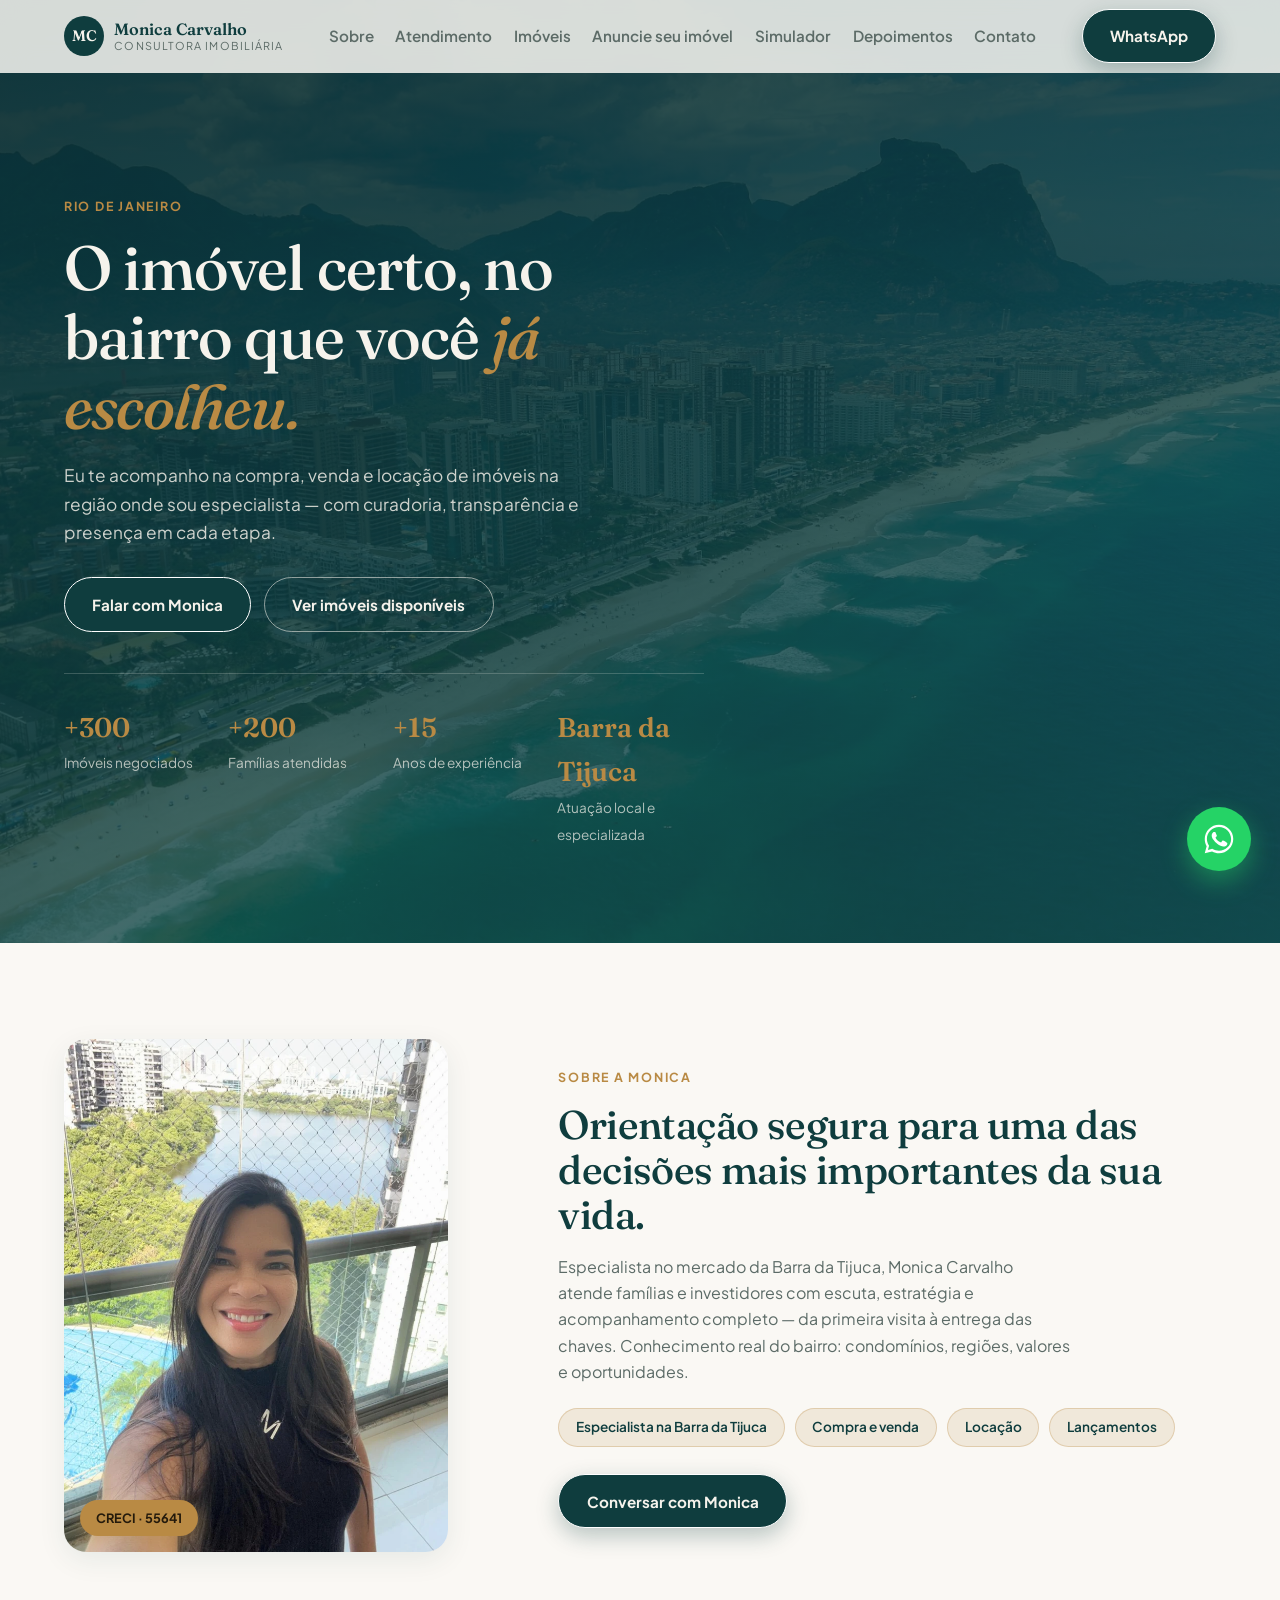
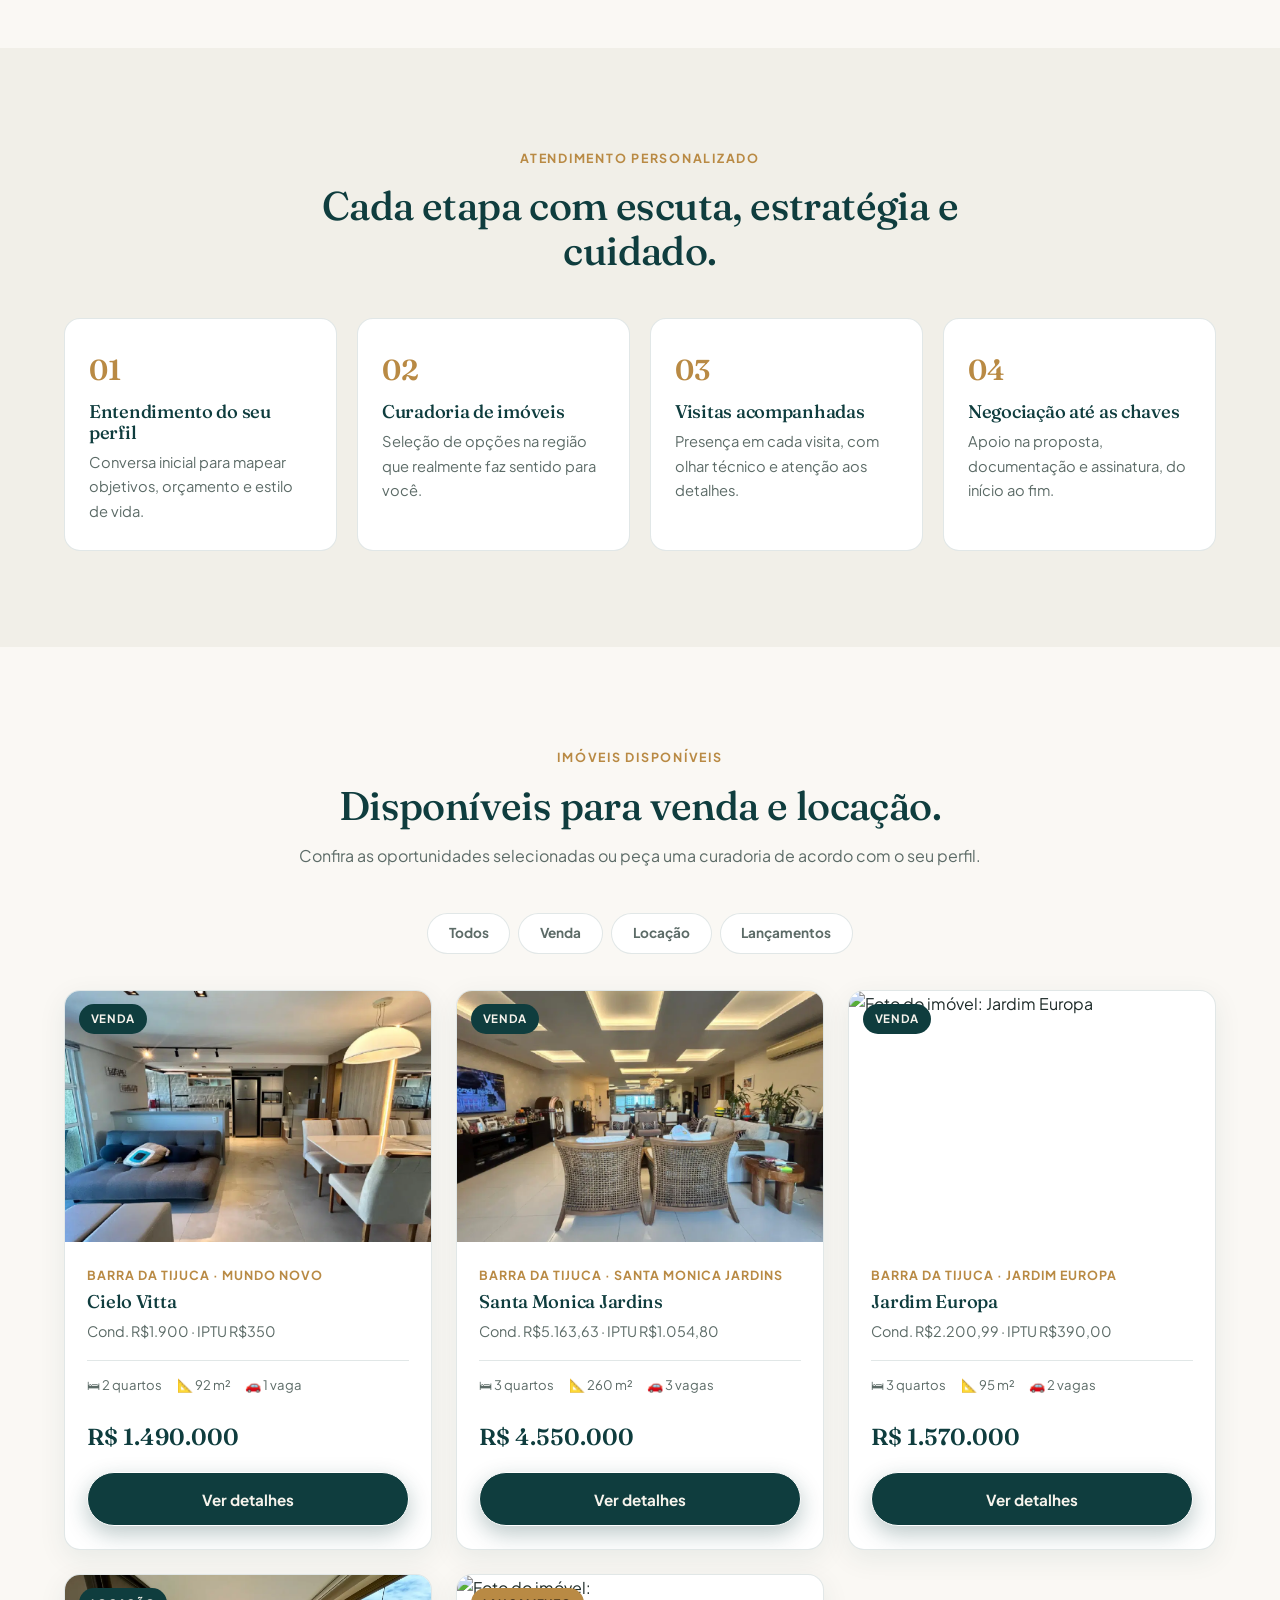
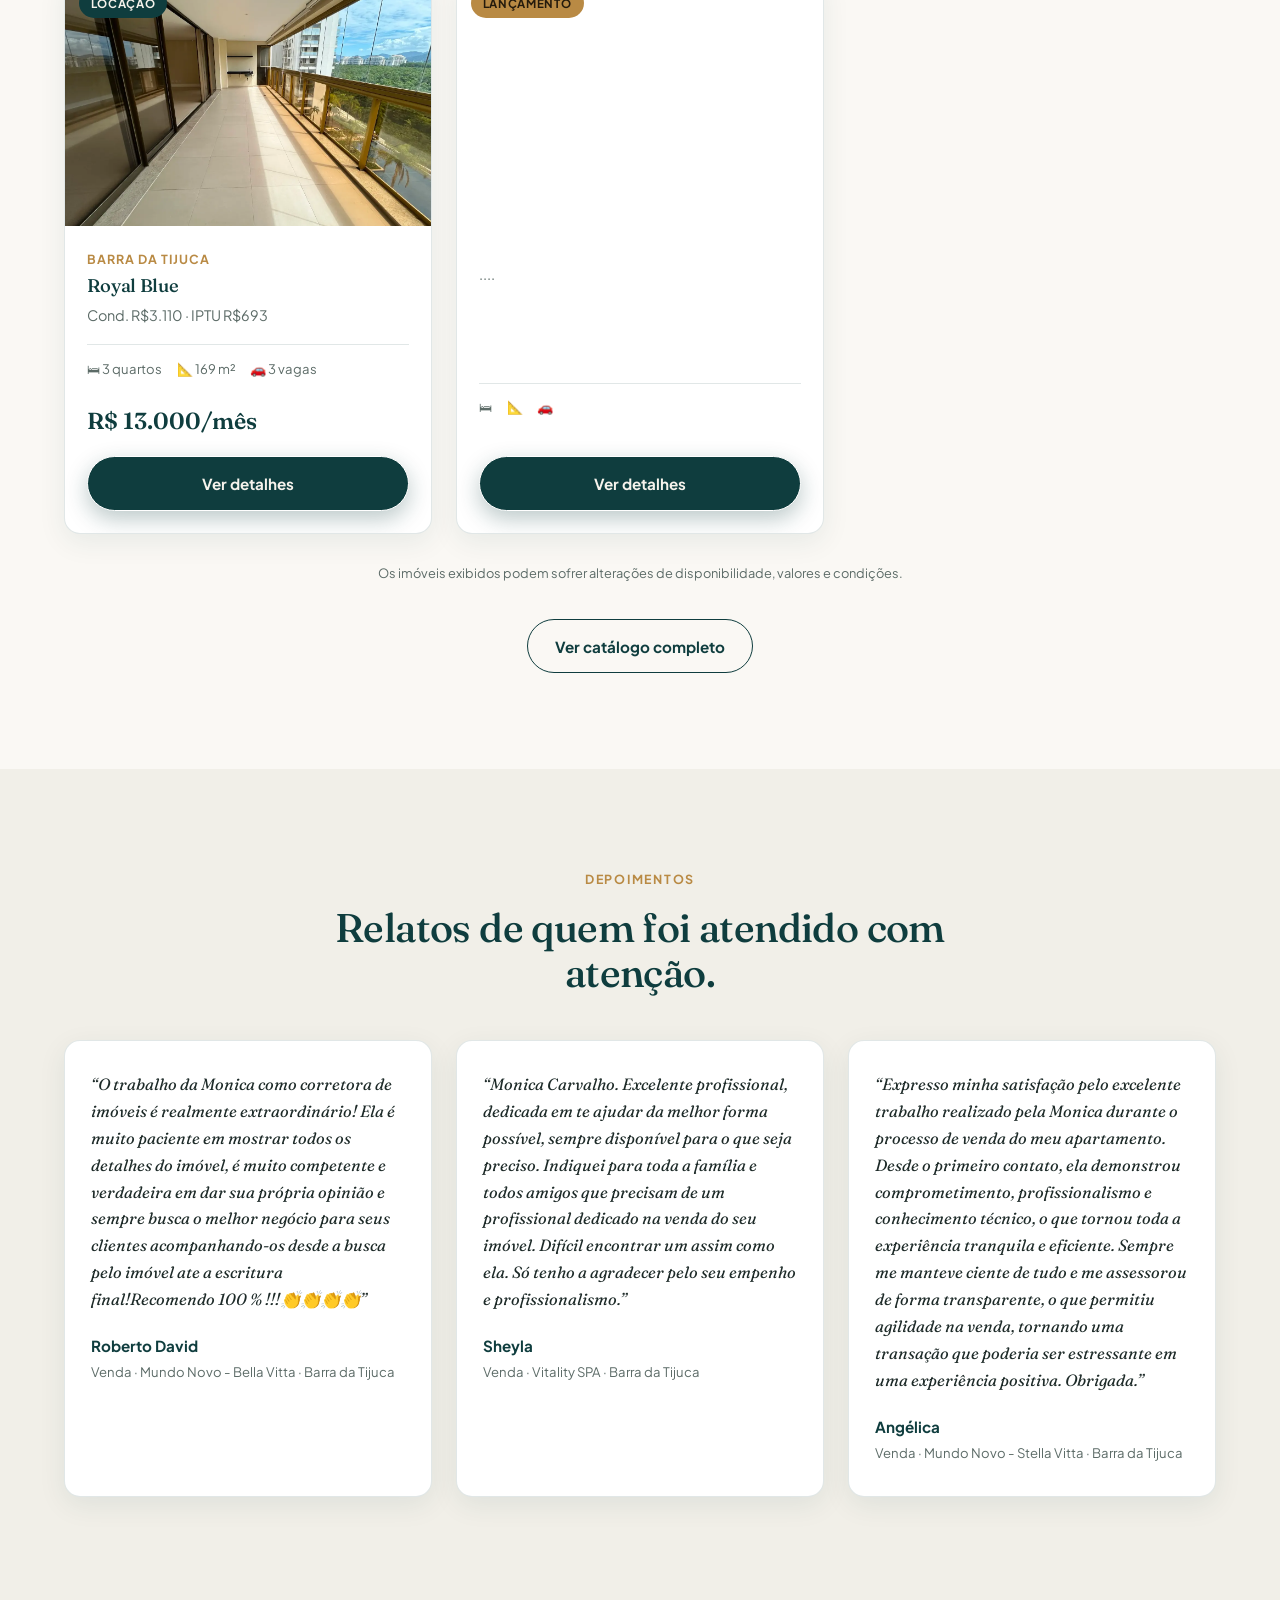
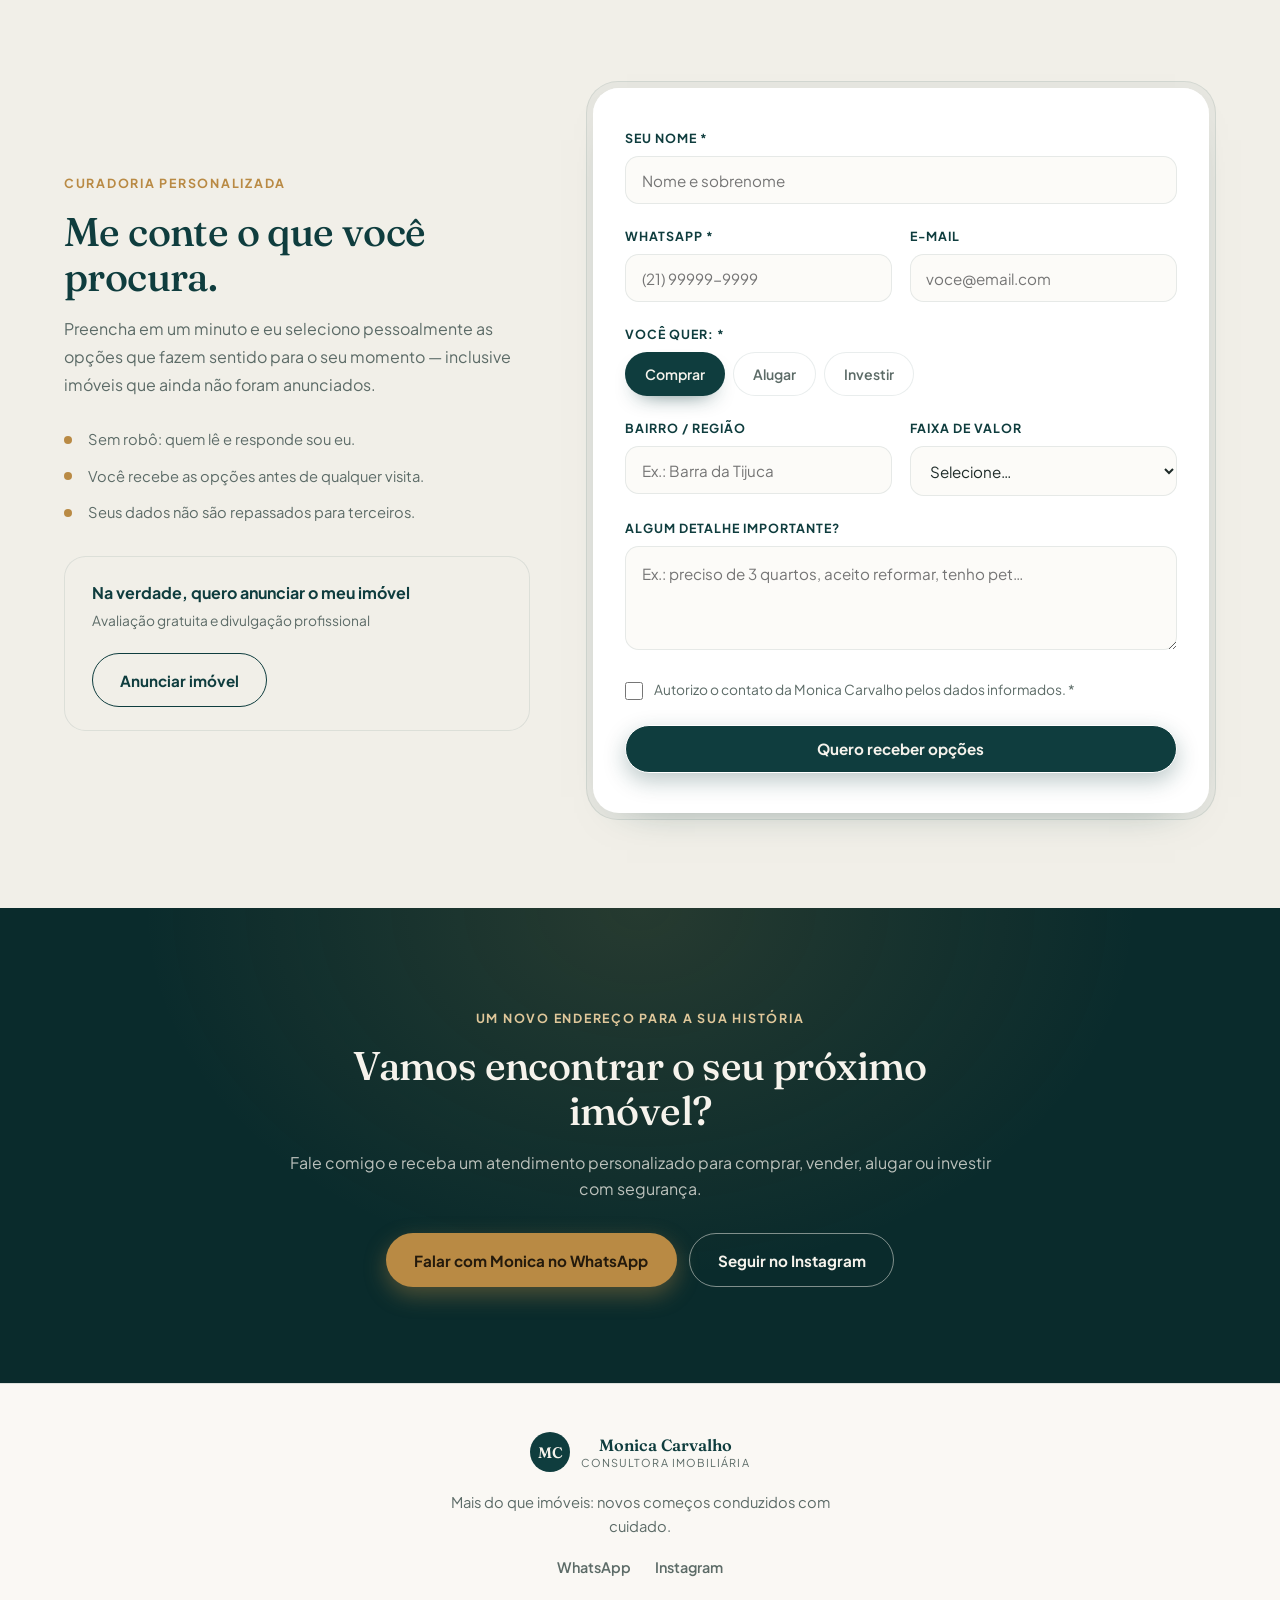
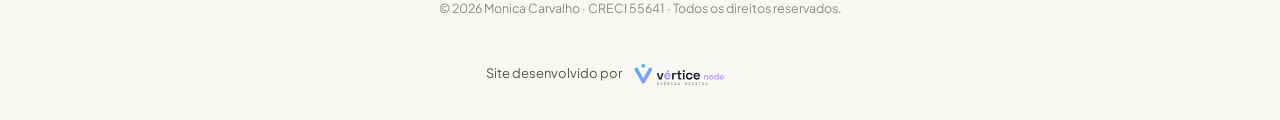
==== commit 9d5b2ed8: "Adição da página Simulador Modificação index, css e js para Simulador de Financiamento imobiliário." ====
--- a/index.html
+++ b/index.html
@@ -88,6 +88,7 @@
         <a href="#imoveis" class="nav__link">Imóveis</a>
         <!-- Link novo: página de captação de proprietários -->
         <a href="anuncie-seu-imovel.html" class="nav__link">Anuncie seu imóvel</a>
+        <a href="simulador/index.html" class="nav__link">Simulador</a>
         <a href="#depoimentos" class="nav__link">Depoimentos</a>
         <a href="#contato" class="nav__link">Contato</a>
       </nav>
@@ -431,8 +432,8 @@
       <!-- Assinatura da Vértice Digital -->
       <div style="display: flex; justify-content: center; align-items: center; gap: 8px; margin-top: 24px;">
         <span style="font-size: 13px; color: #555;">Site desenvolvido por</span>
-        <a href="https://vmvsaint.github.io/Meu-site/" target="_blank" style="display: flex; align-items: center; text-decoration: none;">
-          <img src="logo-escuro.png" alt="Vértice Digital" style="max-height: 28px !important; width: auto !important;">
+        <a href="https://vertice-node.com.br/" target="_blank" style="display: flex; align-items: center; text-decoration: none;">
+          <img src="simulador/assets/vertice-node.svg" alt="Vértice Digital" style="max-height: 28px !important; width: auto !important;">
         </a>
       </div>
     </div>
--- a/style.css
+++ b/style.css
@@ -722,49 +722,6 @@
 }
 
 /* ================================================================
-   BLOCO DO SIMULADOR DE FINANCIAMENTO (na página principal)
-   ================================================================ */
-.simulador-cta {
-  display: grid;
-  gap: 1.8rem;
-  background: var(--surface);
-  border: 1px solid var(--border);
-  border-radius: var(--radius-lg);
-  padding: 2.2rem 1.8rem;
-  box-shadow: var(--shadow-card);
-  transition: box-shadow var(--transition), border-color var(--transition);
-}
-.simulador-cta:hover {
-  box-shadow: var(--shadow-hover);
-  border-color: rgba(185, 138, 68, 0.45);
-}
-.simulador-cta__texto p { color: var(--muted); margin-block: 0.9rem 1.5rem; }
-
-.simulador-cta__lista { display: grid; gap: 0.6rem; align-content: center; }
-.simulador-cta__lista li {
-  position: relative;
-  padding-left: 1.7rem;
-  font-size: 0.94rem;
-  color: var(--text);
-}
-.simulador-cta__lista li::before {
-  content: "✓";
-  position: absolute;
-  left: 0;
-  color: var(--gold);
-  font-weight: 700;
-}
-
-@media (min-width: 56.25em) {
-  .simulador-cta {
-    grid-template-columns: 1.25fr 0.75fr;
-    gap: 3rem;
-    padding: 3rem 3.2rem;
-    align-items: center;
-  }
-}
-
-/* ================================================================
    PÁGINAS INTERNAS (imoveis.html e imovel.html)
    Estilos usados pelo catálogo e pela página de detalhes.
    ================================================================ */
@@ -927,3 +884,29 @@
   .section--detail { padding-top: 9.5rem; }
   .page-hero { padding-top: 10.5rem; }
 }
+
+/* ================================================================
+   SIMULADOR DE FINANCIAMENTO — acréscimos
+   ================================================================ */
+
+/* Menu com 7 links.
+   O "Anuncie seu imóvel" partia em duas linhas dentro do próprio
+   link, desalinhando o menu inteiro. Este problema já existia no
+   site com 6 links (aparecia a partir de 1100px); com o sétimo
+   passou a aparecer já em 1440px. O nowrap resolve os dois casos. */
+@media (min-width: 56.25em) {
+  .nav__link { white-space: nowrap; padding: 0.5rem 0.6rem; }
+  .nav { gap: 0.15rem; }
+}
+
+/* Botões da página do imóvel.
+   A partir de 40em eles ficam lado a lado. Com o terceiro botão,
+   os três se espremiam e o texto quebrava em 3 linhas (130px de
+   altura). Agora ocupam a largura toda até 64em e só então vão
+   para a linha — todos com 54px de altura. */
+.detail__actions { flex-wrap: wrap; }
+.detail__actions .btn { flex: 1 1 100%; }
+
+@media (min-width: 64em) {
+  .detail__actions .btn { flex: 1 1 auto; }
+}
--- a/style.css
+++ b/style.css
@@ -722,49 +722,6 @@
 }
 
 /* ================================================================
-   BLOCO DO SIMULADOR DE FINANCIAMENTO (na página principal)
-   ================================================================ */
-.simulador-cta {
-  display: grid;
-  gap: 1.8rem;
-  background: var(--surface);
-  border: 1px solid var(--border);
-  border-radius: var(--radius-lg);
-  padding: 2.2rem 1.8rem;
-  box-shadow: var(--shadow-card);
-  transition: box-shadow var(--transition), border-color var(--transition);
-}
-.simulador-cta:hover {
-  box-shadow: var(--shadow-hover);
-  border-color: rgba(185, 138, 68, 0.45);
-}
-.simulador-cta__texto p { color: var(--muted); margin-block: 0.9rem 1.5rem; }
-
-.simulador-cta__lista { display: grid; gap: 0.6rem; align-content: center; }
-.simulador-cta__lista li {
-  position: relative;
-  padding-left: 1.7rem;
-  font-size: 0.94rem;
-  color: var(--text);
-}
-.simulador-cta__lista li::before {
-  content: "✓";
-  position: absolute;
-  left: 0;
-  color: var(--gold);
-  font-weight: 700;
-}
-
-@media (min-width: 56.25em) {
-  .simulador-cta {
-    grid-template-columns: 1.25fr 0.75fr;
-    gap: 3rem;
-    padding: 3rem 3.2rem;
-    align-items: center;
-  }
-}
-
-/* ================================================================
    PÁGINAS INTERNAS (imoveis.html e imovel.html)
    Estilos usados pelo catálogo e pela página de detalhes.
    ================================================================ */
@@ -927,3 +884,29 @@
   .section--detail { padding-top: 9.5rem; }
   .page-hero { padding-top: 10.5rem; }
 }
+
+/* ================================================================
+   SIMULADOR DE FINANCIAMENTO — acréscimos
+   ================================================================ */
+
+/* Menu com 7 links.
+   O "Anuncie seu imóvel" partia em duas linhas dentro do próprio
+   link, desalinhando o menu inteiro. Este problema já existia no
+   site com 6 links (aparecia a partir de 1100px); com o sétimo
+   passou a aparecer já em 1440px. O nowrap resolve os dois casos. */
+@media (min-width: 56.25em) {
+  .nav__link { white-space: nowrap; padding: 0.5rem 0.6rem; }
+  .nav { gap: 0.15rem; }
+}
+
+/* Botões da página do imóvel.
+   A partir de 40em eles ficam lado a lado. Com o terceiro botão,
+   os três se espremiam e o texto quebrava em 3 linhas (130px de
+   altura). Agora ocupam a largura toda até 64em e só então vão
+   para a linha — todos com 54px de altura. */
+.detail__actions { flex-wrap: wrap; }
+.detail__actions .btn { flex: 1 1 100%; }
+
+@media (min-width: 64em) {
+  .detail__actions .btn { flex: 1 1 auto; }
+}
